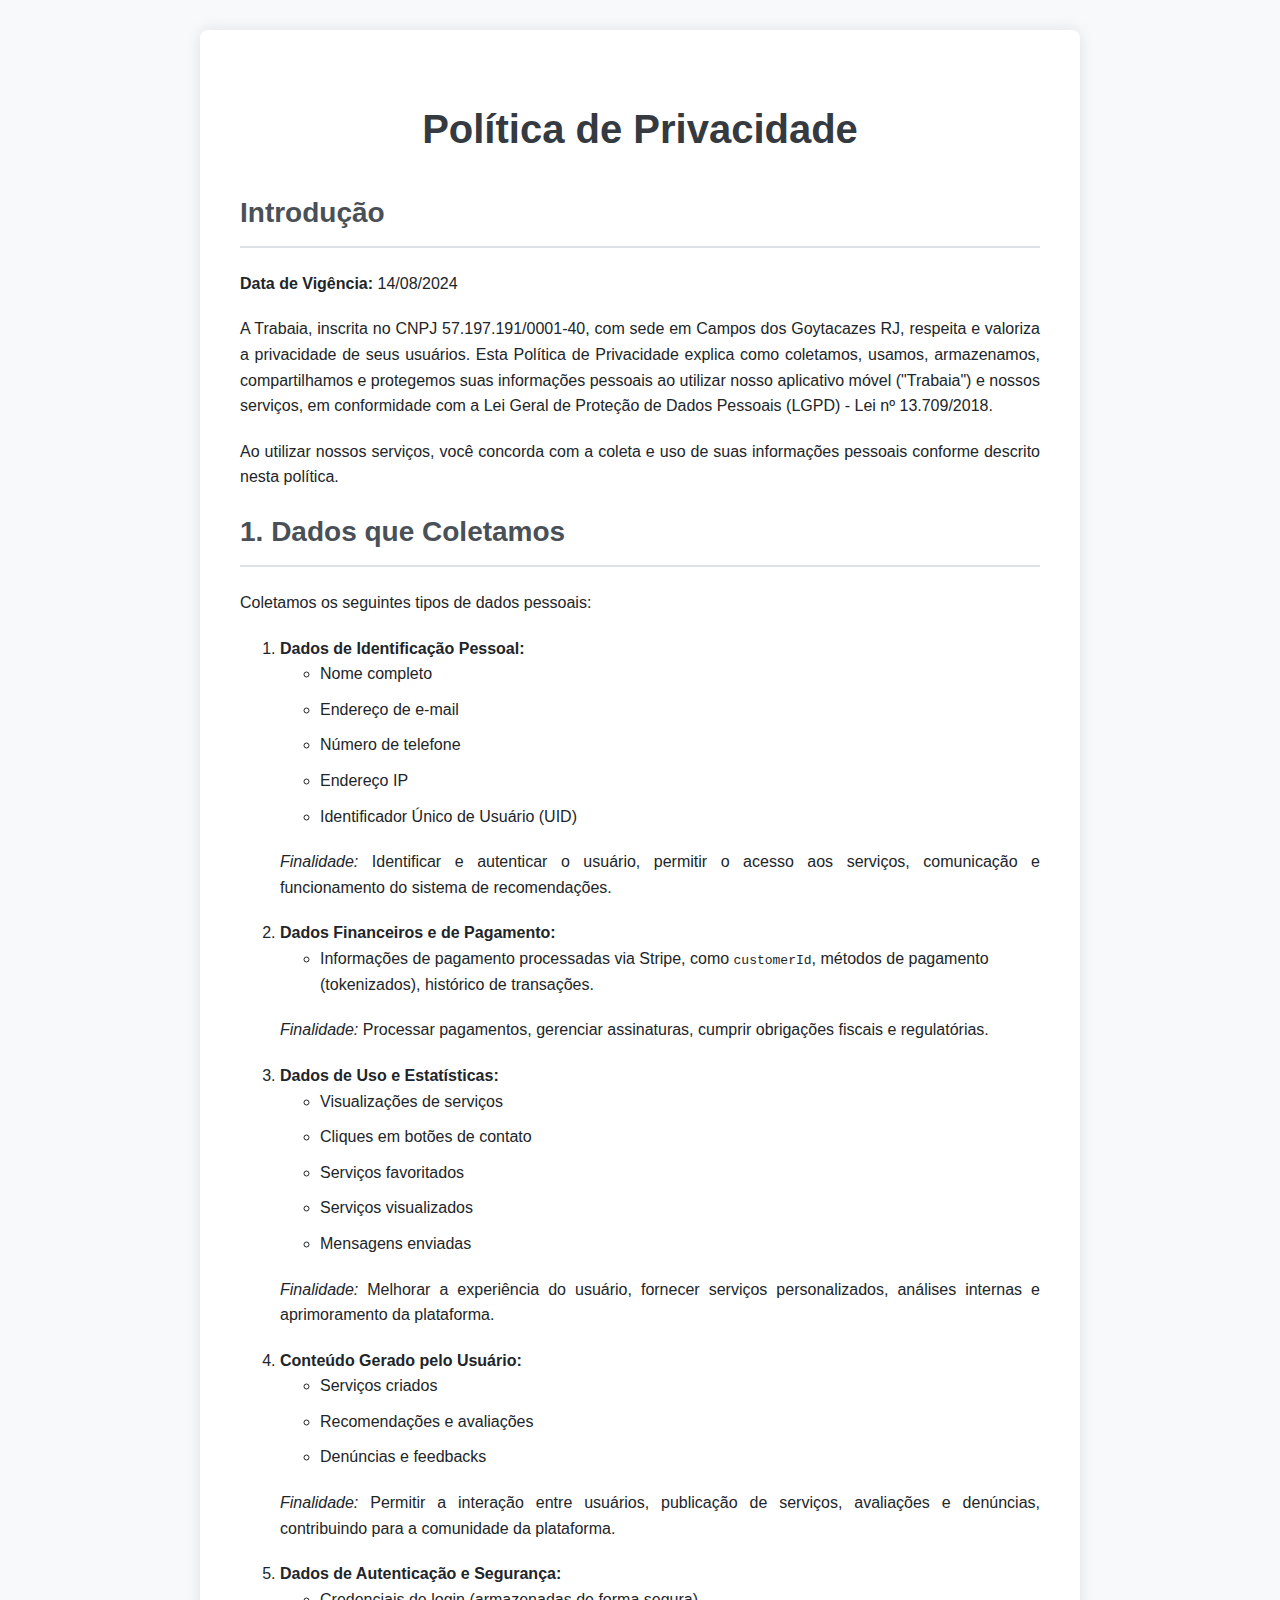
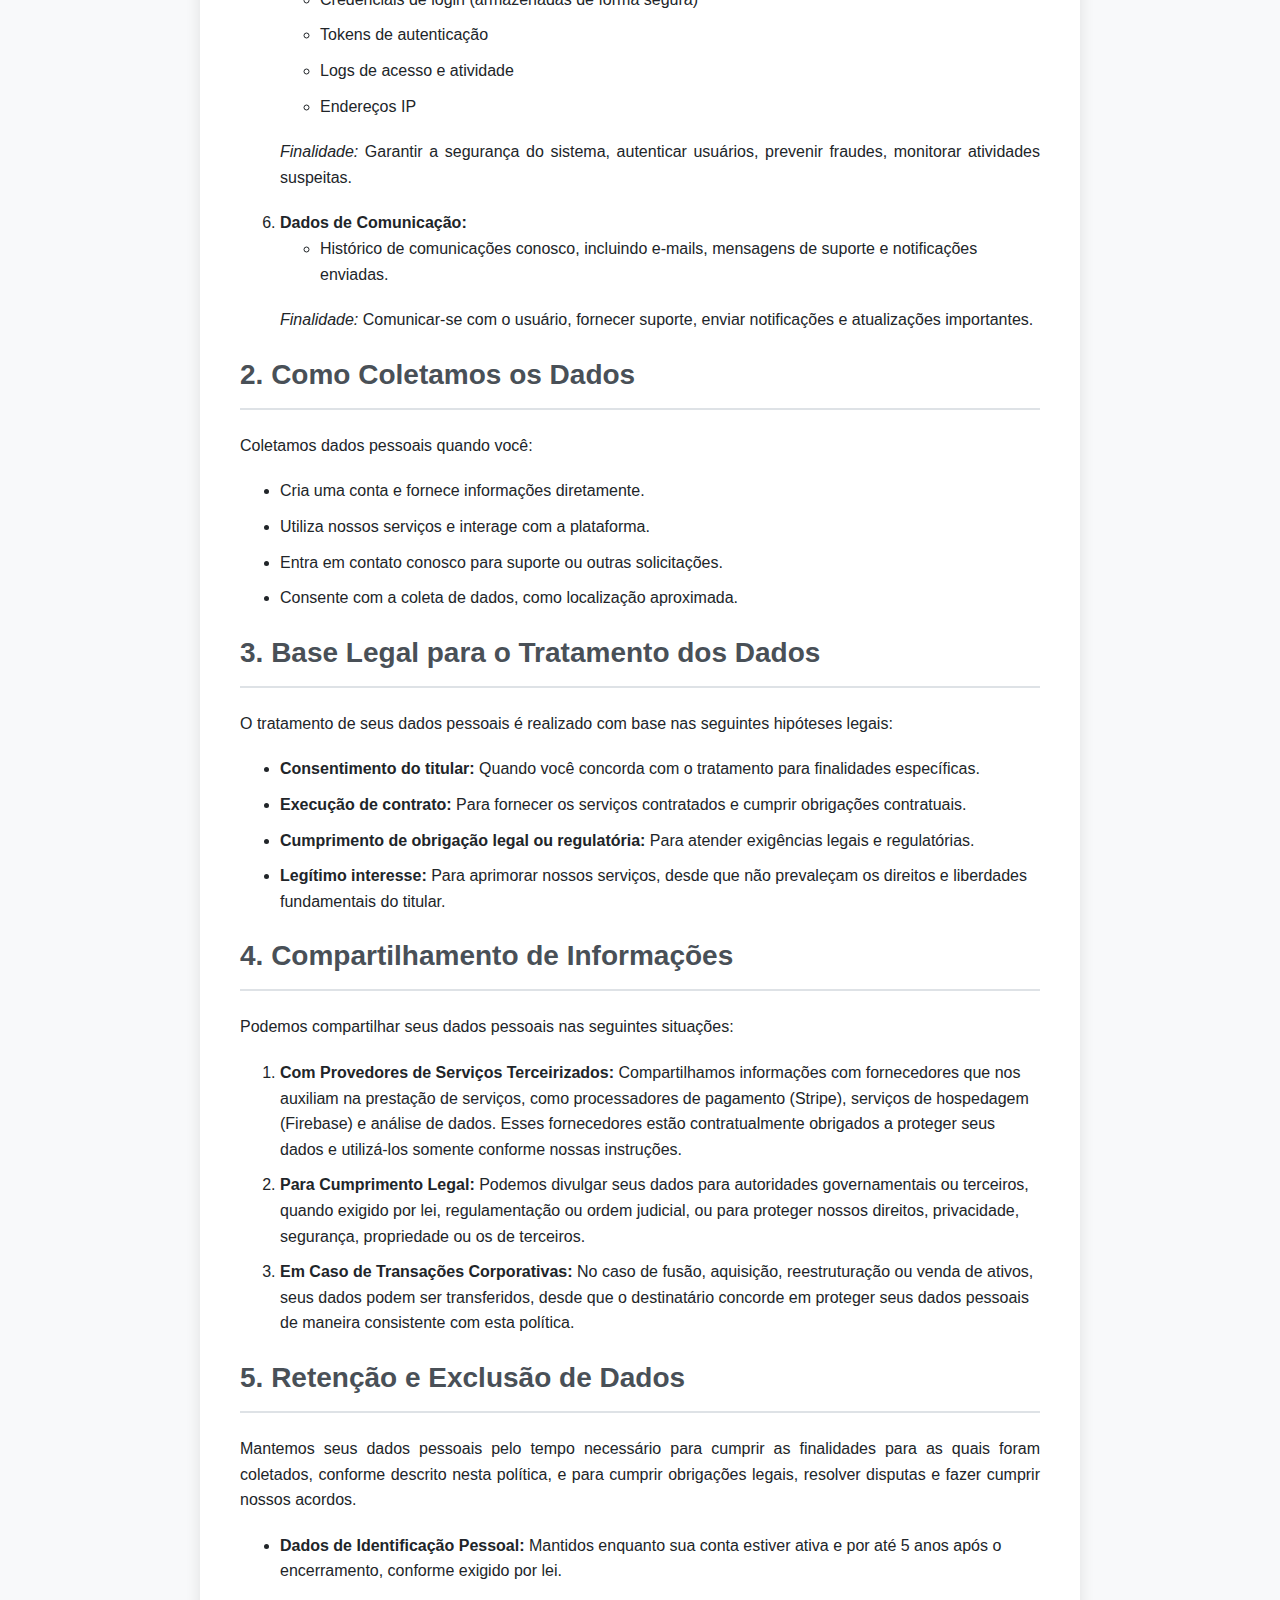
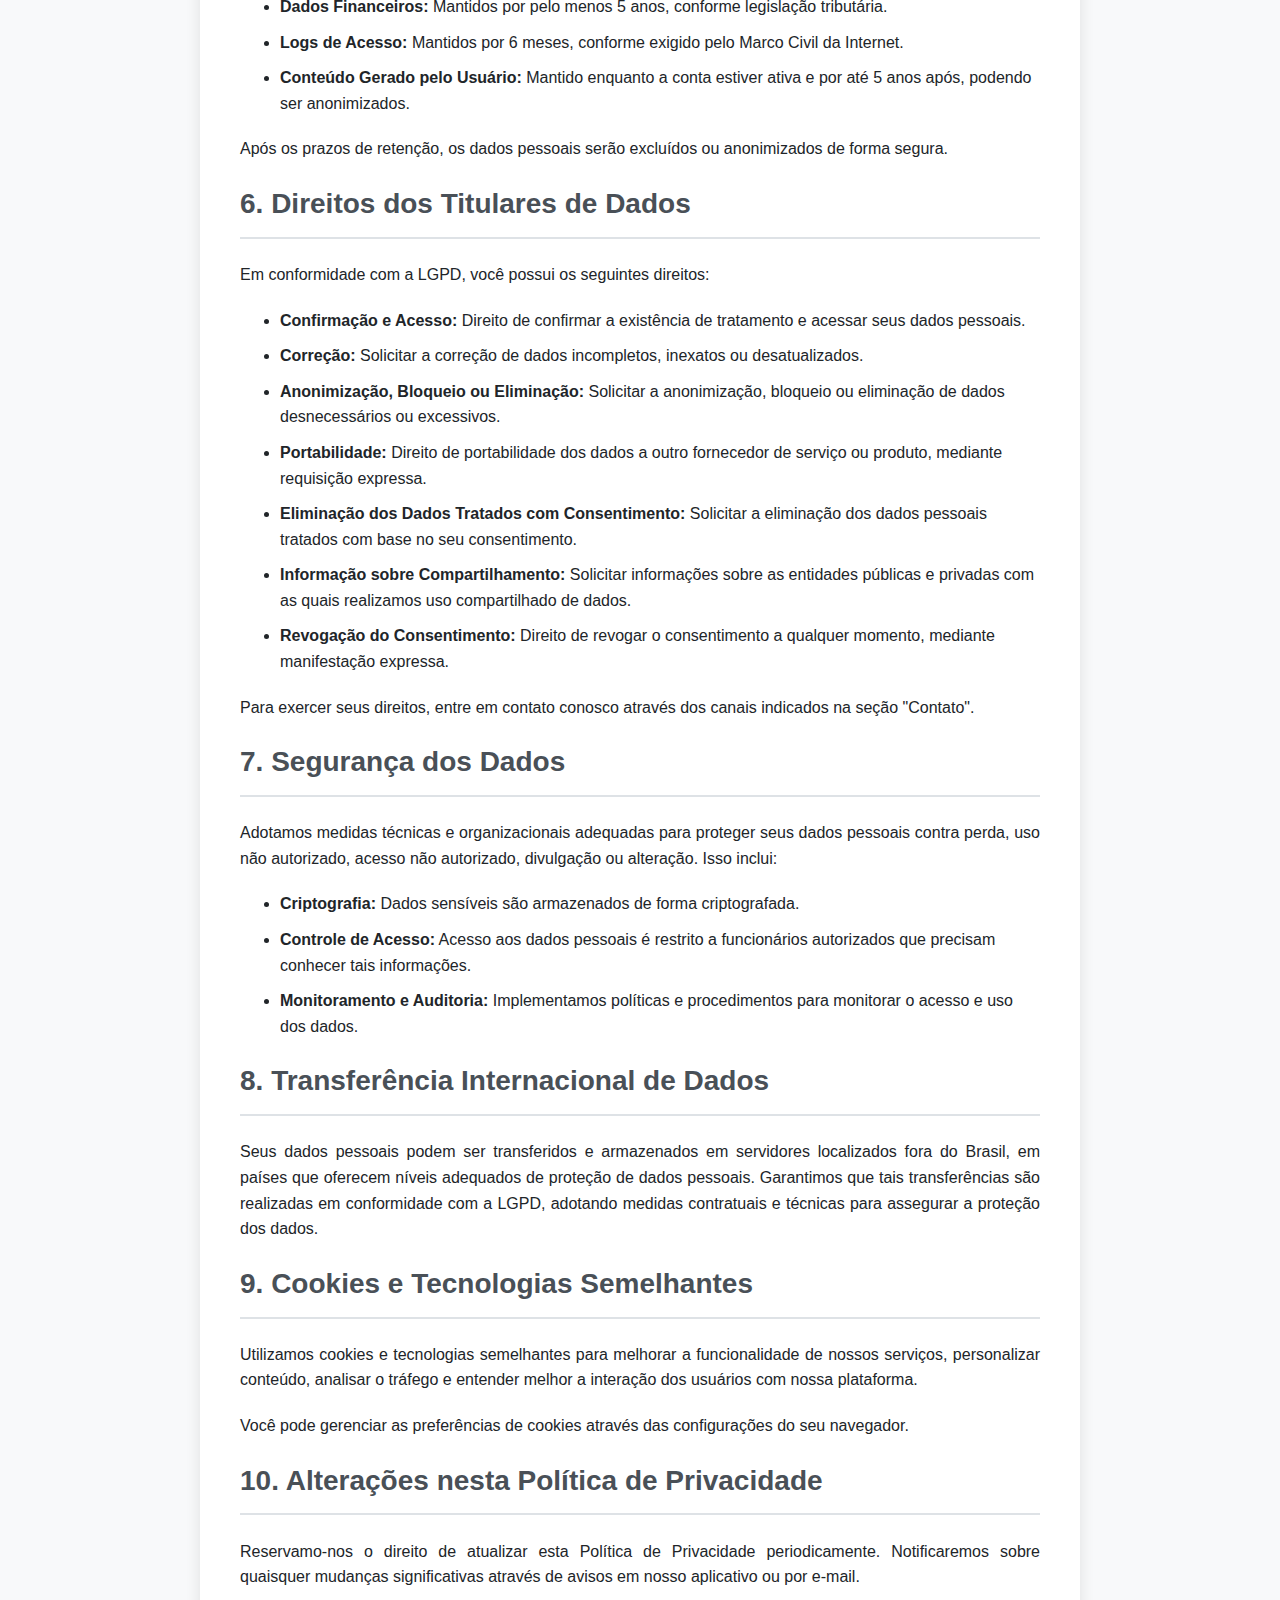
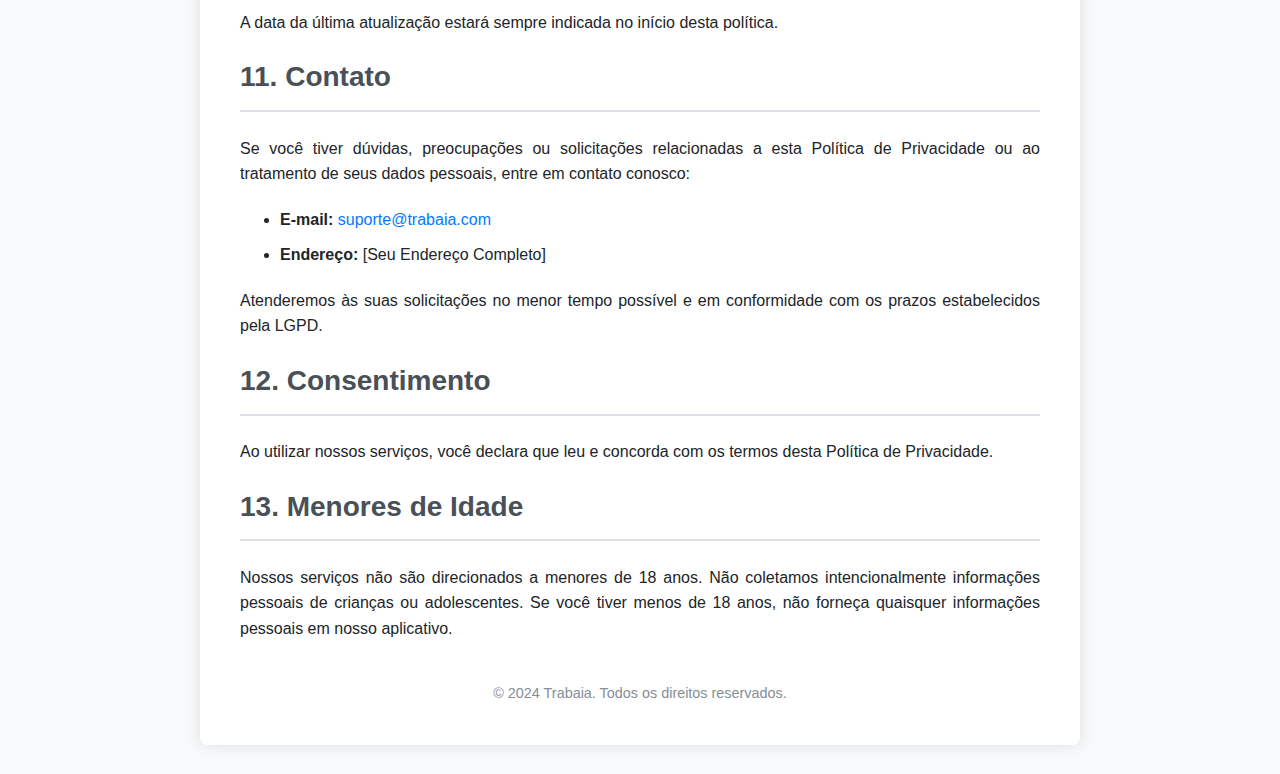
==== politica-de-privacidade.html @ f0afdef7 "Update politica-de-privacidade.html" ====
<!DOCTYPE html>
<html lang="pt-BR">
<head>
    <meta charset="UTF-8">
    <meta name="viewport" content="width=device-width, initial-scale=1.0">
    <title>Política de Privacidade - Trabaia</title>
    <style>
        body {
            font-family: 'Arial', sans-serif;
            background-color: #f8f9fa;
            margin: 0;
            padding: 0;
            color: #212529;
            line-height: 1.6;
        }
        .container {
            max-width: 800px;
            margin: 30px auto;
            background-color: #ffffff;
            padding: 40px;
            border-radius: 8px;
            box-shadow: 0 0 15px rgba(0, 0, 0, 0.1);
        }
        h1 {
            text-align: center;
            font-size: 2.5em;
            color: #343a40;
            margin-bottom: 30px;
        }
        h2 {
            font-size: 1.75em;
            color: #495057;
            margin-top: 20px;
            border-bottom: 2px solid #dee2e6;
            padding-bottom: 10px;
        }
        p {
            margin-bottom: 20px;
            text-align: justify;
            text-justify: inter-word;
        }
        ul, ol {
            margin-bottom: 20px;
        }
        li {
            margin-bottom: 10px;
        }
        a {
            color: #007bff;
            text-decoration: none;
        }
        a:hover {
            text-decoration: underline;
        }
        footer {
            text-align: center;
            margin-top: 40px;
            font-size: 0.9em;
            color: #868e96;
        }
    </style>
</head>
<body>
    <div class="container">
        <h1>Política de Privacidade</h1>
        
        <h2>Introdução</h2>
        <p><strong>Data de Vigência:</strong> 14/08/2024</p>
        <p>A Trabaia, inscrita no CNPJ 57.197.191/0001-40, com sede em Campos dos Goytacazes RJ, respeita e valoriza a privacidade de seus usuários. Esta Política de Privacidade explica como coletamos, usamos, armazenamos, compartilhamos e protegemos suas informações pessoais ao utilizar nosso aplicativo móvel ("Trabaia") e nossos serviços, em conformidade com a Lei Geral de Proteção de Dados Pessoais (LGPD) - Lei nº 13.709/2018.</p>
        <p>Ao utilizar nossos serviços, você concorda com a coleta e uso de suas informações pessoais conforme descrito nesta política.</p>

        <h2>1. Dados que Coletamos</h2>
        <p>Coletamos os seguintes tipos de dados pessoais:</p>
        <ol>
            <li><strong>Dados de Identificação Pessoal:</strong>
                <ul>
                    <li>Nome completo</li>
                    <li>Endereço de e-mail</li>
                    <li>Número de telefone</li>
                    <li>Endereço IP</li>
                    <li>Identificador Único de Usuário (UID)</li>
                </ul>
                <p><em>Finalidade:</em> Identificar e autenticar o usuário, permitir o acesso aos serviços, comunicação e funcionamento do sistema de recomendações.</p>
            </li>
            <li><strong>Dados Financeiros e de Pagamento:</strong>
                <ul>
                    <li>Informações de pagamento processadas via Stripe, como <code>customerId</code>, métodos de pagamento (tokenizados), histórico de transações.</li>
                </ul>
                <p><em>Finalidade:</em> Processar pagamentos, gerenciar assinaturas, cumprir obrigações fiscais e regulatórias.</p>
            </li>
            <li><strong>Dados de Uso e Estatísticas:</strong>
                <ul>
                    <li>Visualizações de serviços</li>
                    <li>Cliques em botões de contato</li>
                    <li>Serviços favoritados</li>
                    <li>Serviços visualizados</li>
                    <li>Mensagens enviadas</li>
                </ul>
                <p><em>Finalidade:</em> Melhorar a experiência do usuário, fornecer serviços personalizados, análises internas e aprimoramento da plataforma.</p>
            </li>
            <li><strong>Conteúdo Gerado pelo Usuário:</strong>
                <ul>
                    <li>Serviços criados</li>
                    <li>Recomendações e avaliações</li>
                    <li>Denúncias e feedbacks</li>
                </ul>
                <p><em>Finalidade:</em> Permitir a interação entre usuários, publicação de serviços, avaliações e denúncias, contribuindo para a comunidade da plataforma.</p>
            </li>
            <li><strong>Dados de Autenticação e Segurança:</strong>
                <ul>
                    <li>Credenciais de login (armazenadas de forma segura)</li>
                    <li>Tokens de autenticação</li>
                    <li>Logs de acesso e atividade</li>
                    <li>Endereços IP</li>
                </ul>
                <p><em>Finalidade:</em> Garantir a segurança do sistema, autenticar usuários, prevenir fraudes, monitorar atividades suspeitas.</p>
            </li>
            <li><strong>Dados de Comunicação:</strong>
                <ul>
                    <li>Histórico de comunicações conosco, incluindo e-mails, mensagens de suporte e notificações enviadas.</li>
                </ul>
                <p><em>Finalidade:</em> Comunicar-se com o usuário, fornecer suporte, enviar notificações e atualizações importantes.</p>
            </li>
        </ol>

        <h2>2. Como Coletamos os Dados</h2>
        <p>Coletamos dados pessoais quando você:</p>
        <ul>
            <li>Cria uma conta e fornece informações diretamente.</li>
            <li>Utiliza nossos serviços e interage com a plataforma.</li>
            <li>Entra em contato conosco para suporte ou outras solicitações.</li>
            <li>Consente com a coleta de dados, como localização aproximada.</li>
        </ul>

        <h2>3. Base Legal para o Tratamento dos Dados</h2>
        <p>O tratamento de seus dados pessoais é realizado com base nas seguintes hipóteses legais:</p>
        <ul>
            <li><strong>Consentimento do titular:</strong> Quando você concorda com o tratamento para finalidades específicas.</li>
            <li><strong>Execução de contrato:</strong> Para fornecer os serviços contratados e cumprir obrigações contratuais.</li>
            <li><strong>Cumprimento de obrigação legal ou regulatória:</strong> Para atender exigências legais e regulatórias.</li>
            <li><strong>Legítimo interesse:</strong> Para aprimorar nossos serviços, desde que não prevaleçam os direitos e liberdades fundamentais do titular.</li>
        </ul>

        <h2>4. Compartilhamento de Informações</h2>
        <p>Podemos compartilhar seus dados pessoais nas seguintes situações:</p>
        <ol>
            <li><strong>Com Provedores de Serviços Terceirizados:</strong> Compartilhamos informações com fornecedores que nos auxiliam na prestação de serviços, como processadores de pagamento (Stripe), serviços de hospedagem (Firebase) e análise de dados. Esses fornecedores estão contratualmente obrigados a proteger seus dados e utilizá-los somente conforme nossas instruções.</li>
            <li><strong>Para Cumprimento Legal:</strong> Podemos divulgar seus dados para autoridades governamentais ou terceiros, quando exigido por lei, regulamentação ou ordem judicial, ou para proteger nossos direitos, privacidade, segurança, propriedade ou os de terceiros.</li>
            <li><strong>Em Caso de Transações Corporativas:</strong> No caso de fusão, aquisição, reestruturação ou venda de ativos, seus dados podem ser transferidos, desde que o destinatário concorde em proteger seus dados pessoais de maneira consistente com esta política.</li>
        </ol>

        <h2>5. Retenção e Exclusão de Dados</h2>
        <p>Mantemos seus dados pessoais pelo tempo necessário para cumprir as finalidades para as quais foram coletados, conforme descrito nesta política, e para cumprir obrigações legais, resolver disputas e fazer cumprir nossos acordos.</p>
        <ul>
            <li><strong>Dados de Identificação Pessoal:</strong> Mantidos enquanto sua conta estiver ativa e por até 5 anos após o encerramento, conforme exigido por lei.</li>
            <li><strong>Dados Financeiros:</strong> Mantidos por pelo menos 5 anos, conforme legislação tributária.</li>
            <li><strong>Logs de Acesso:</strong> Mantidos por 6 meses, conforme exigido pelo Marco Civil da Internet.</li>
            <li><strong>Conteúdo Gerado pelo Usuário:</strong> Mantido enquanto a conta estiver ativa e por até 5 anos após, podendo ser anonimizados.</li>
        </ul>
        <p>Após os prazos de retenção, os dados pessoais serão excluídos ou anonimizados de forma segura.</p>

        <h2>6. Direitos dos Titulares de Dados</h2>
        <p>Em conformidade com a LGPD, você possui os seguintes direitos:</p>
        <ul>
            <li><strong>Confirmação e Acesso:</strong> Direito de confirmar a existência de tratamento e acessar seus dados pessoais.</li>
            <li><strong>Correção:</strong> Solicitar a correção de dados incompletos, inexatos ou desatualizados.</li>
            <li><strong>Anonimização, Bloqueio ou Eliminação:</strong> Solicitar a anonimização, bloqueio ou eliminação de dados desnecessários ou excessivos.</li>
            <li><strong>Portabilidade:</strong> Direito de portabilidade dos dados a outro fornecedor de serviço ou produto, mediante requisição expressa.</li>
            <li><strong>Eliminação dos Dados Tratados com Consentimento:</strong> Solicitar a eliminação dos dados pessoais tratados com base no seu consentimento.</li>
            <li><strong>Informação sobre Compartilhamento:</strong> Solicitar informações sobre as entidades públicas e privadas com as quais realizamos uso compartilhado de dados.</li>
            <li><strong>Revogação do Consentimento:</strong> Direito de revogar o consentimento a qualquer momento, mediante manifestação expressa.</li>
        </ul>
        <p>Para exercer seus direitos, entre em contato conosco através dos canais indicados na seção "Contato".</p>

        <h2>7. Segurança dos Dados</h2>
        <p>Adotamos medidas técnicas e organizacionais adequadas para proteger seus dados pessoais contra perda, uso não autorizado, acesso não autorizado, divulgação ou alteração. Isso inclui:</p>
        <ul>
            <li><strong>Criptografia:</strong> Dados sensíveis são armazenados de forma criptografada.</li>
            <li><strong>Controle de Acesso:</strong> Acesso aos dados pessoais é restrito a funcionários autorizados que precisam conhecer tais informações.</li>
            <li><strong>Monitoramento e Auditoria:</strong> Implementamos políticas e procedimentos para monitorar o acesso e uso dos dados.</li>
        </ul>

        <h2>8. Transferência Internacional de Dados</h2>
        <p>Seus dados pessoais podem ser transferidos e armazenados em servidores localizados fora do Brasil, em países que oferecem níveis adequados de proteção de dados pessoais. Garantimos que tais transferências são realizadas em conformidade com a LGPD, adotando medidas contratuais e técnicas para assegurar a proteção dos dados.</p>

        <h2>9. Cookies e Tecnologias Semelhantes</h2>
        <p>Utilizamos cookies e tecnologias semelhantes para melhorar a funcionalidade de nossos serviços, personalizar conteúdo, analisar o tráfego e entender melhor a interação dos usuários com nossa plataforma.</p>
        <p>Você pode gerenciar as preferências de cookies através das configurações do seu navegador.</p>

        <h2>10. Alterações nesta Política de Privacidade</h2>
        <p>Reservamo-nos o direito de atualizar esta Política de Privacidade periodicamente. Notificaremos sobre quaisquer mudanças significativas através de avisos em nosso aplicativo ou por e-mail.</p>
        <p>A data da última atualização estará sempre indicada no início desta política.</p>

        <h2>11. Contato</h2>
        <p>Se você tiver dúvidas, preocupações ou solicitações relacionadas a esta Política de Privacidade ou ao tratamento de seus dados pessoais, entre em contato conosco:</p>
        <ul>
            <li><strong>E-mail:</strong> <a href="mailto:suporte@trabaia.com">suporte@trabaia.com</a></li>
            <li><strong>Endereço:</strong> [Seu Endereço Completo]</li>
        </ul>
        <p>Atenderemos às suas solicitações no menor tempo possível e em conformidade com os prazos estabelecidos pela LGPD.</p>

        <h2>12. Consentimento</h2>
        <p>Ao utilizar nossos serviços, você declara que leu e concorda com os termos desta Política de Privacidade.</p>

        <h2>13. Menores de Idade</h2>
        <p>Nossos serviços não são direcionados a menores de 18 anos. Não coletamos intencionalmente informações pessoais de crianças ou adolescentes. Se você tiver menos de 18 anos, não forneça quaisquer informações pessoais em nosso aplicativo.</p>

        <footer>
            &copy; 2024 Trabaia. Todos os direitos reservados.
        </footer>
    </div>
</body>
</html>
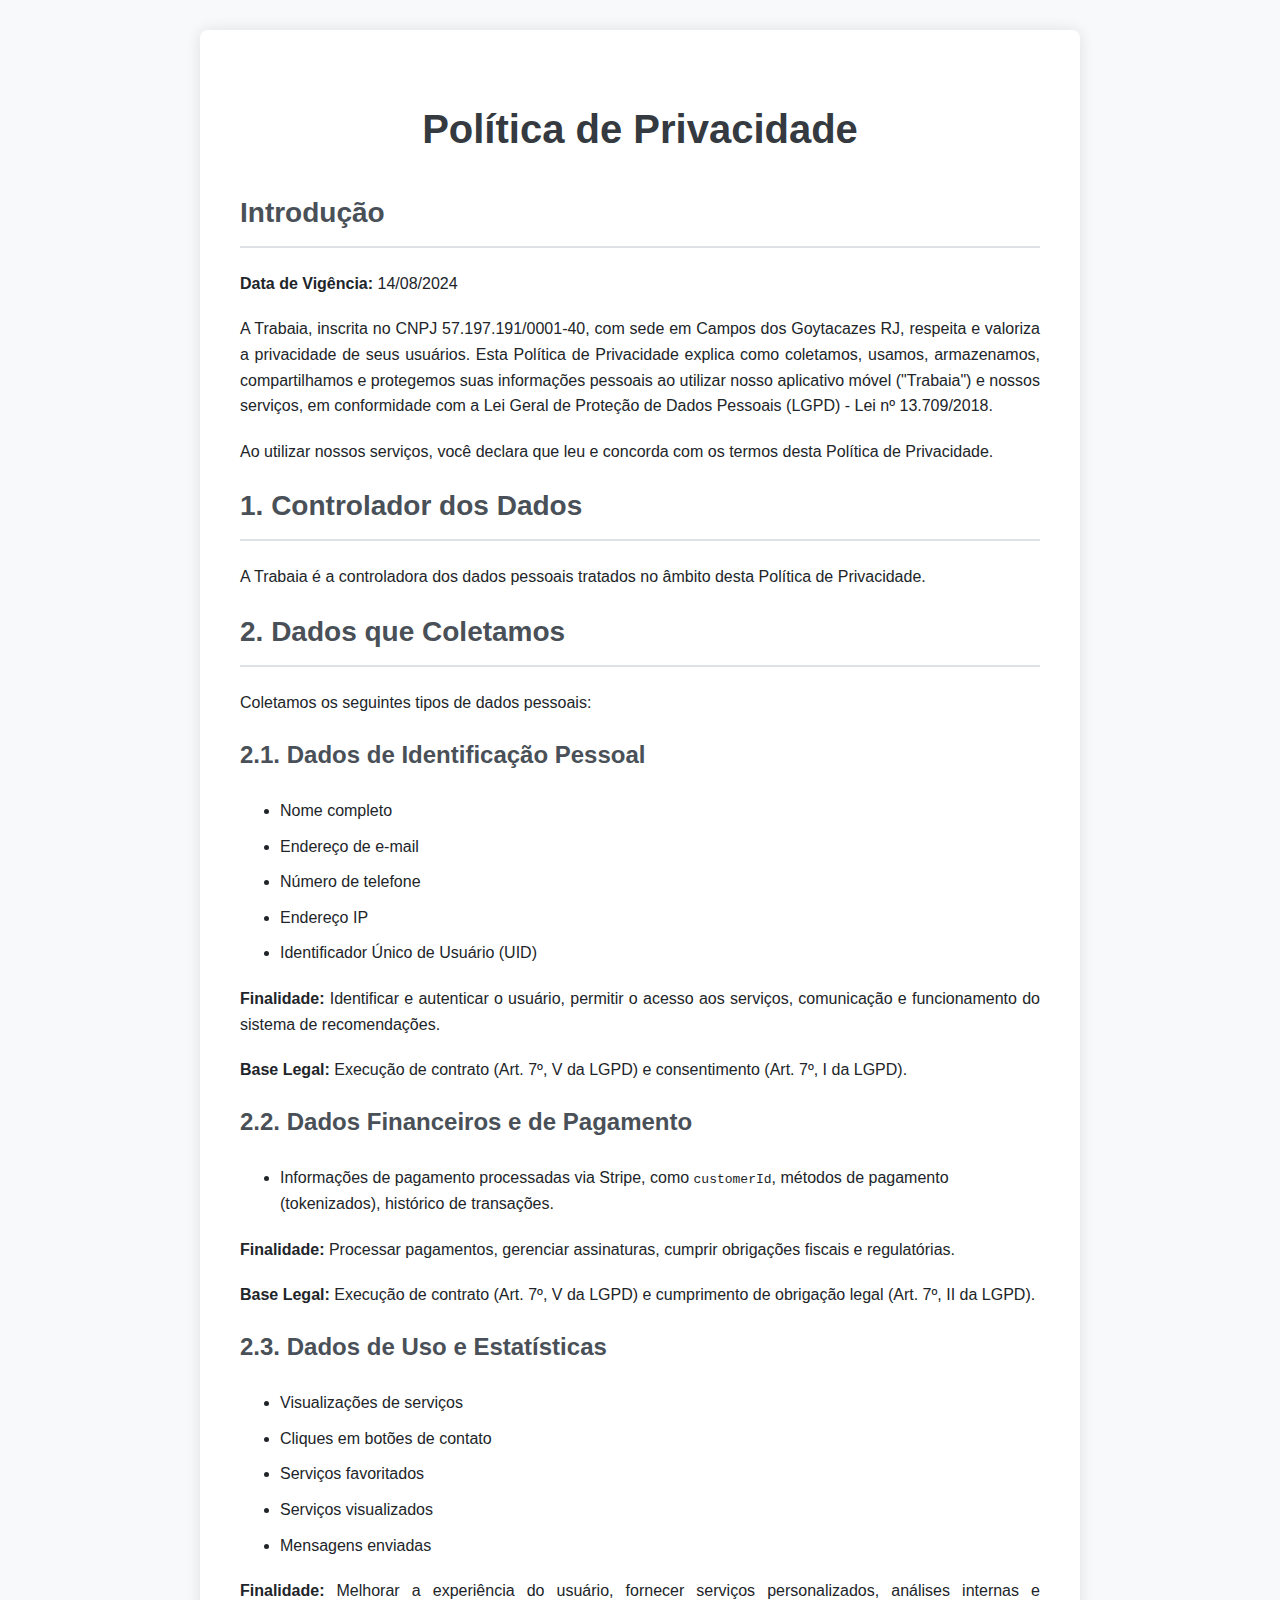
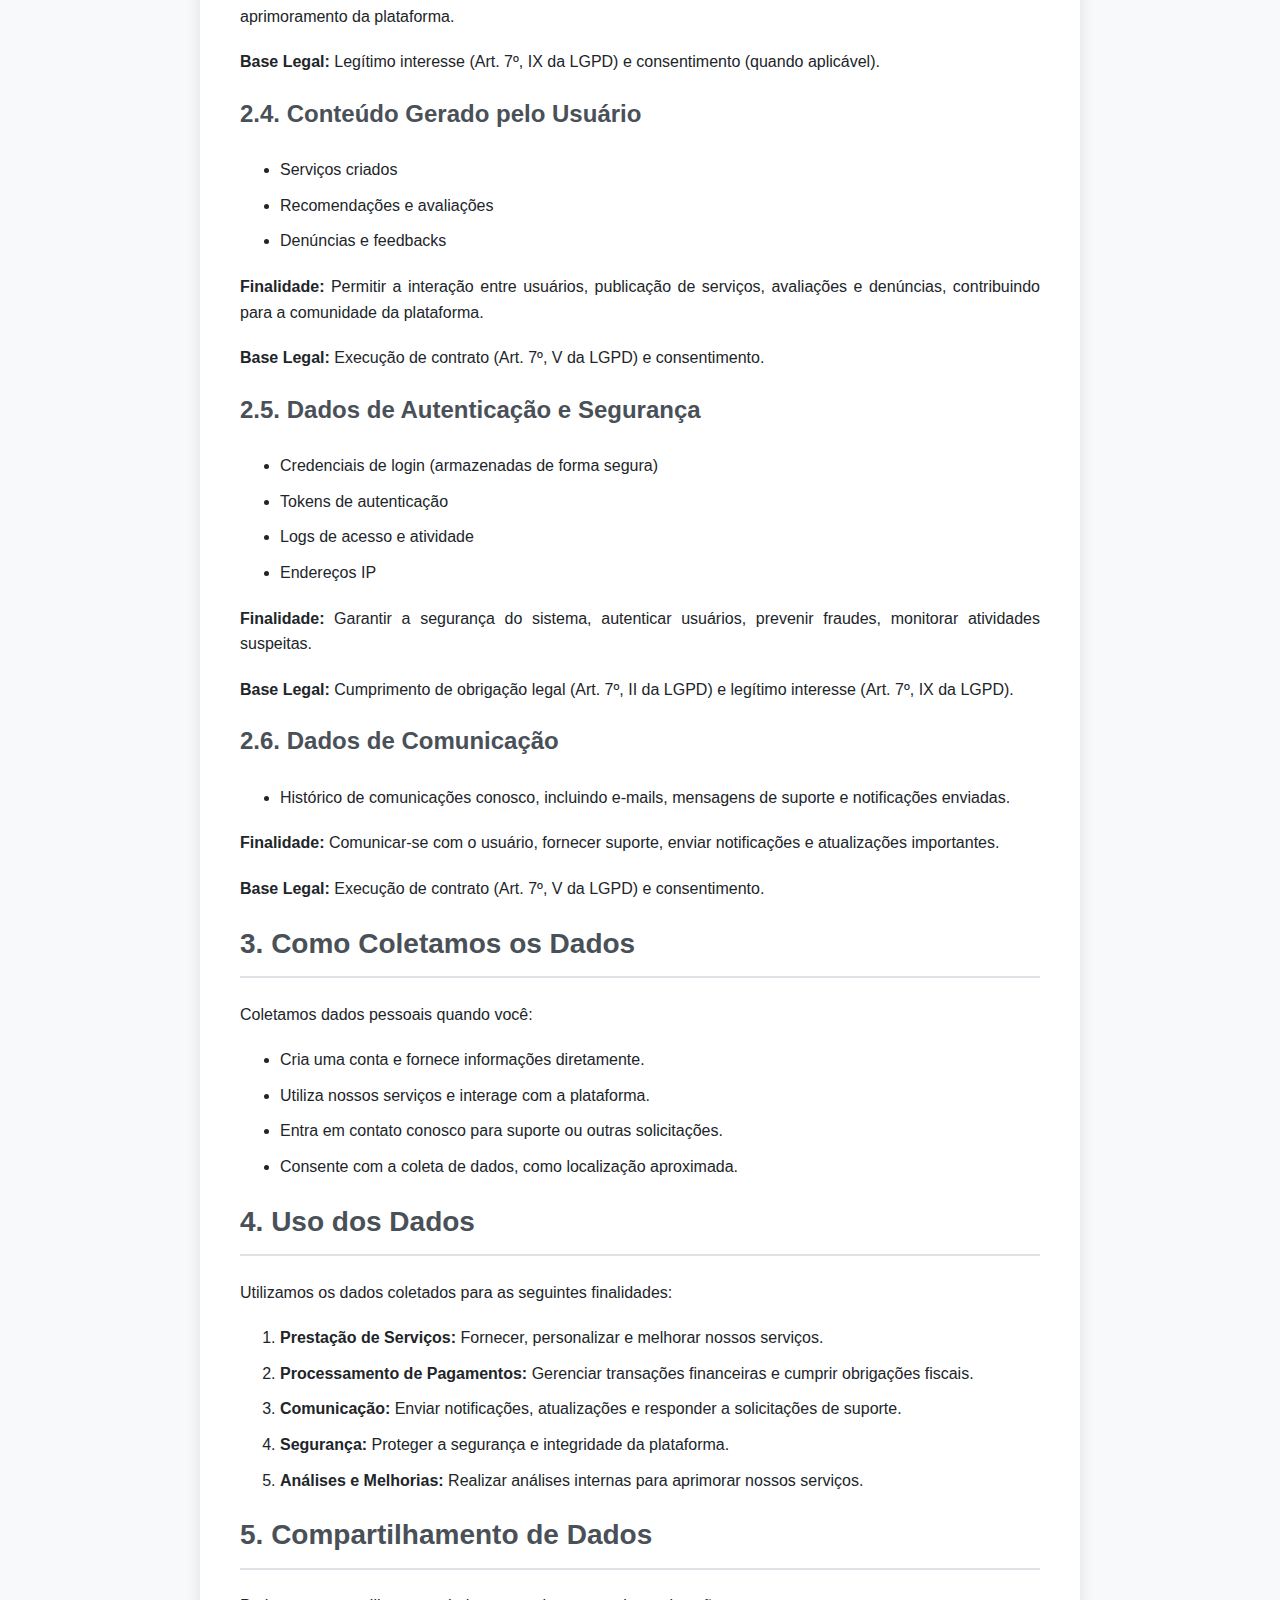
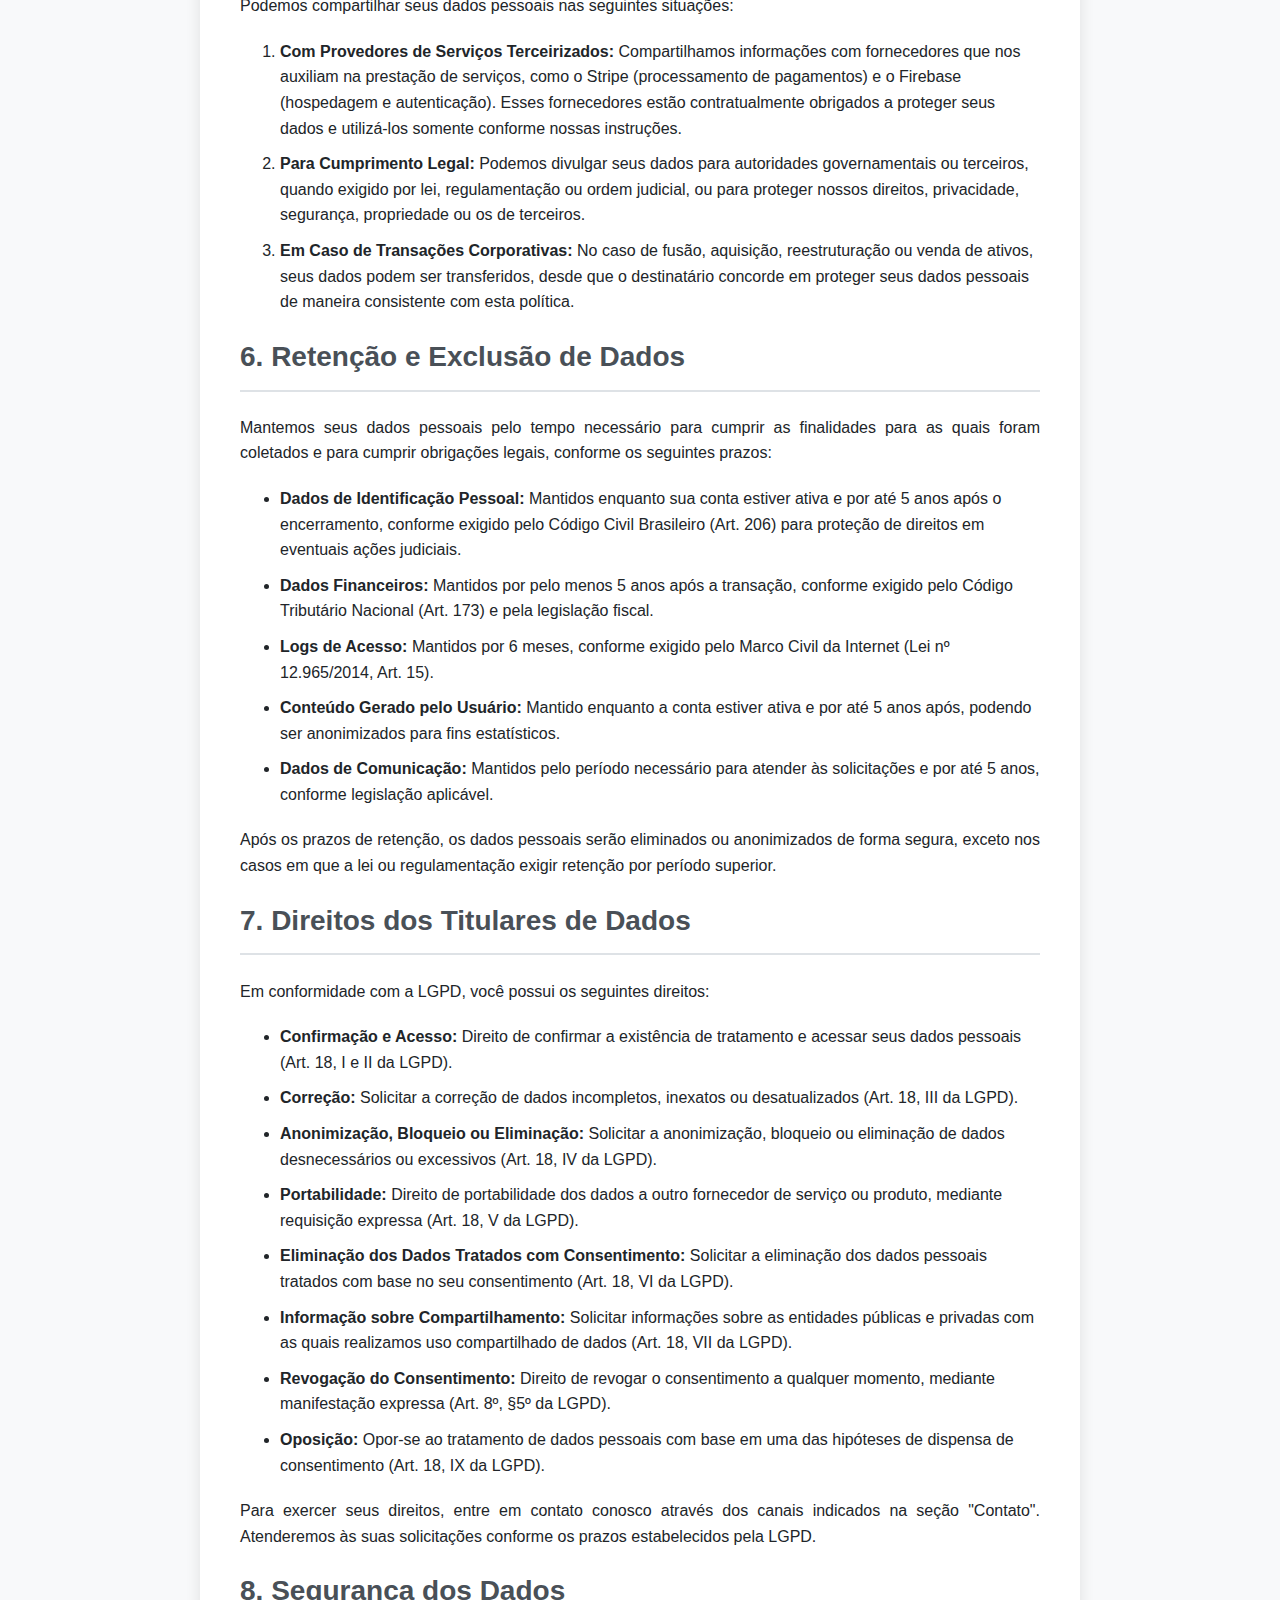
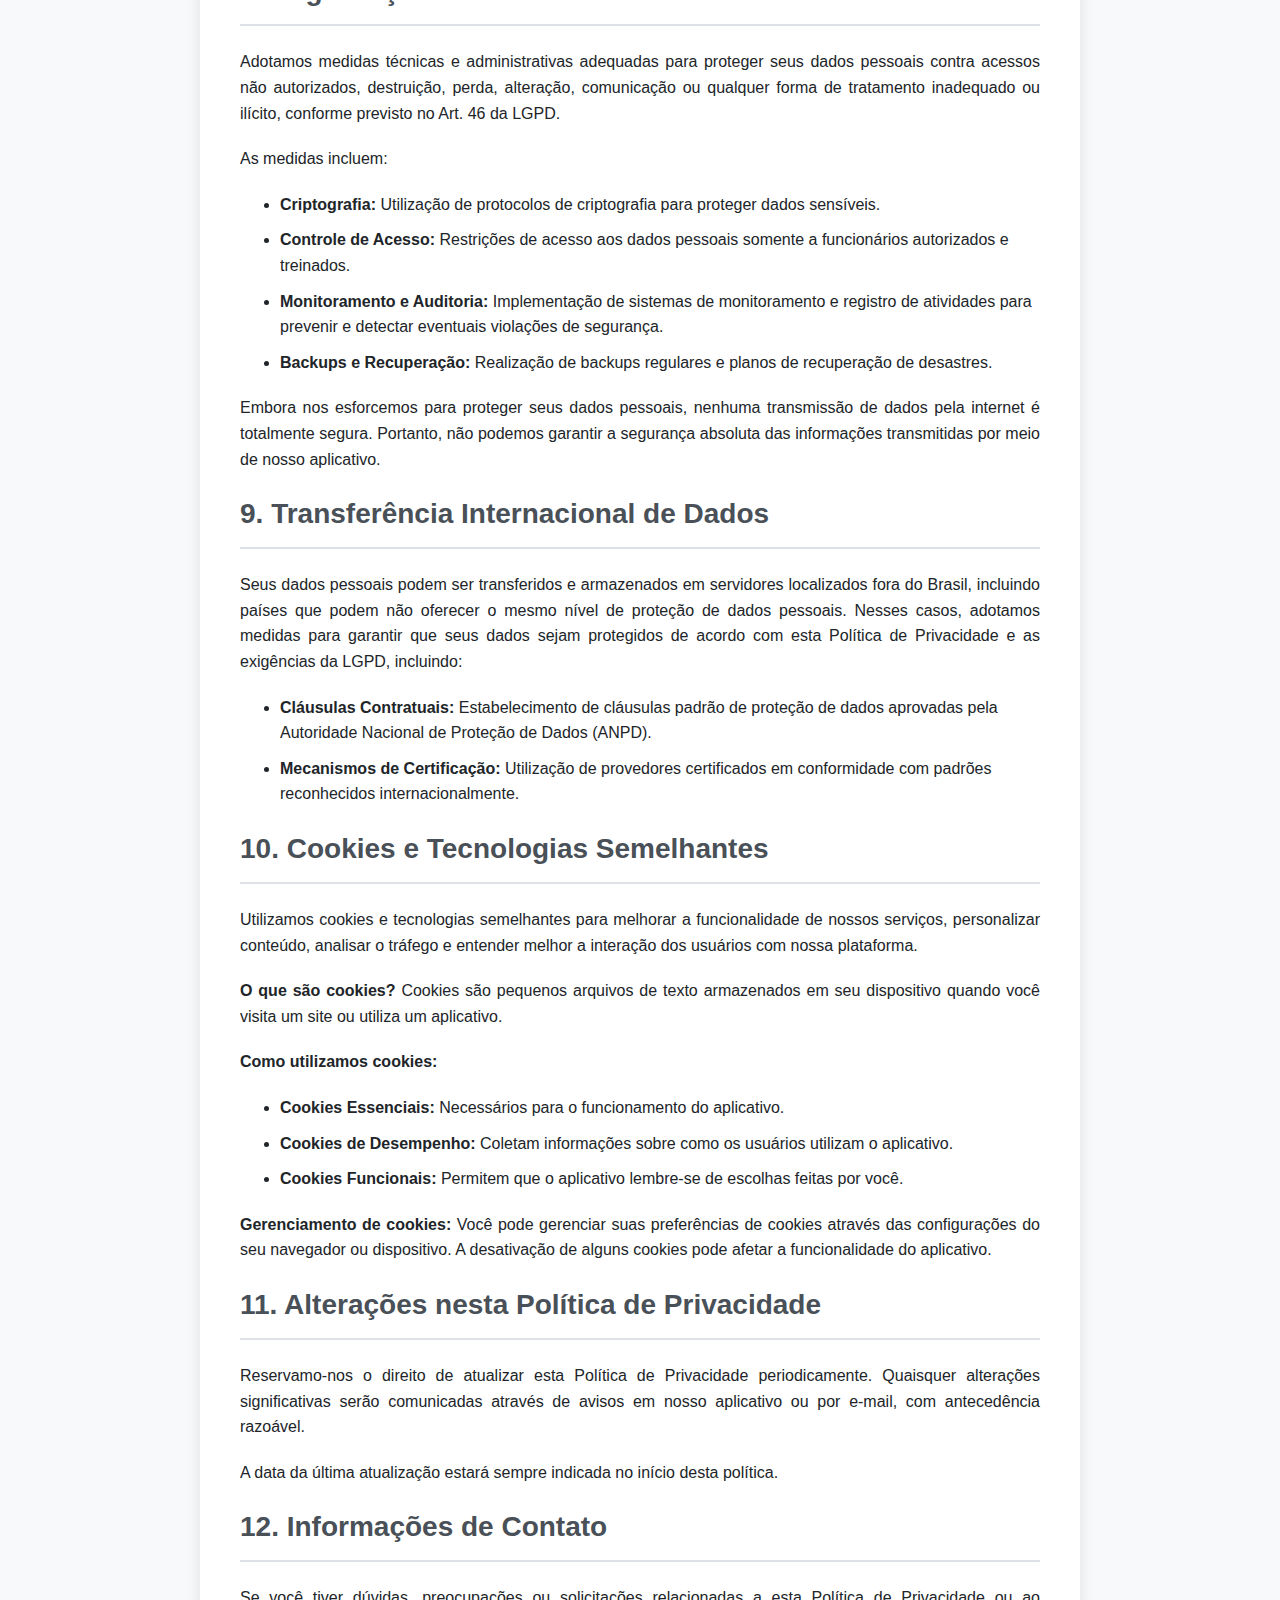
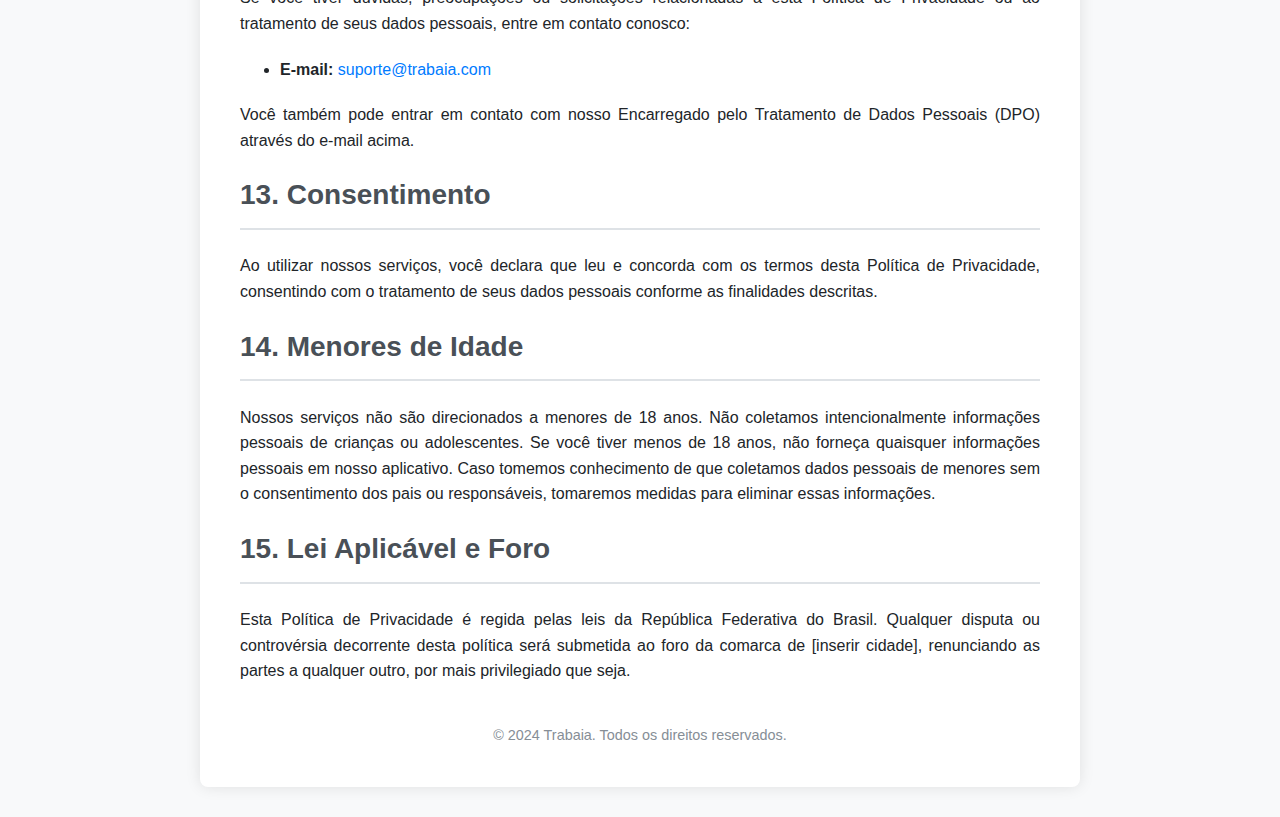
==== commit fc18b9c2: "Update politica-de-privacidade.html" ====
--- a/politica-de-privacidade.html
+++ b/politica-de-privacidade.html
@@ -34,6 +34,11 @@
             border-bottom: 2px solid #dee2e6;
             padding-bottom: 10px;
         }
+        h3 {
+            font-size: 1.5em;
+            color: #495057;
+            margin-top: 20px;
+        }
         p {
             margin-bottom: 20px;
             text-align: justify;
@@ -67,63 +72,70 @@
         <h2>Introdução</h2>
         <p><strong>Data de Vigência:</strong> 14/08/2024</p>
         <p>A Trabaia, inscrita no CNPJ 57.197.191/0001-40, com sede em Campos dos Goytacazes RJ, respeita e valoriza a privacidade de seus usuários. Esta Política de Privacidade explica como coletamos, usamos, armazenamos, compartilhamos e protegemos suas informações pessoais ao utilizar nosso aplicativo móvel ("Trabaia") e nossos serviços, em conformidade com a Lei Geral de Proteção de Dados Pessoais (LGPD) - Lei nº 13.709/2018.</p>
-        <p>Ao utilizar nossos serviços, você concorda com a coleta e uso de suas informações pessoais conforme descrito nesta política.</p>
-
-        <h2>1. Dados que Coletamos</h2>
+        <p>Ao utilizar nossos serviços, você declara que leu e concorda com os termos desta Política de Privacidade.</p>
+
+        <h2>1. Controlador dos Dados</h2>
+        <p>A Trabaia é a controladora dos dados pessoais tratados no âmbito desta Política de Privacidade.</p>
+
+        <h2>2. Dados que Coletamos</h2>
         <p>Coletamos os seguintes tipos de dados pessoais:</p>
-        <ol>
-            <li><strong>Dados de Identificação Pessoal:</strong>
-                <ul>
-                    <li>Nome completo</li>
-                    <li>Endereço de e-mail</li>
-                    <li>Número de telefone</li>
-                    <li>Endereço IP</li>
-                    <li>Identificador Único de Usuário (UID)</li>
-                </ul>
-                <p><em>Finalidade:</em> Identificar e autenticar o usuário, permitir o acesso aos serviços, comunicação e funcionamento do sistema de recomendações.</p>
-            </li>
-            <li><strong>Dados Financeiros e de Pagamento:</strong>
-                <ul>
-                    <li>Informações de pagamento processadas via Stripe, como <code>customerId</code>, métodos de pagamento (tokenizados), histórico de transações.</li>
-                </ul>
-                <p><em>Finalidade:</em> Processar pagamentos, gerenciar assinaturas, cumprir obrigações fiscais e regulatórias.</p>
-            </li>
-            <li><strong>Dados de Uso e Estatísticas:</strong>
-                <ul>
-                    <li>Visualizações de serviços</li>
-                    <li>Cliques em botões de contato</li>
-                    <li>Serviços favoritados</li>
-                    <li>Serviços visualizados</li>
-                    <li>Mensagens enviadas</li>
-                </ul>
-                <p><em>Finalidade:</em> Melhorar a experiência do usuário, fornecer serviços personalizados, análises internas e aprimoramento da plataforma.</p>
-            </li>
-            <li><strong>Conteúdo Gerado pelo Usuário:</strong>
-                <ul>
-                    <li>Serviços criados</li>
-                    <li>Recomendações e avaliações</li>
-                    <li>Denúncias e feedbacks</li>
-                </ul>
-                <p><em>Finalidade:</em> Permitir a interação entre usuários, publicação de serviços, avaliações e denúncias, contribuindo para a comunidade da plataforma.</p>
-            </li>
-            <li><strong>Dados de Autenticação e Segurança:</strong>
-                <ul>
-                    <li>Credenciais de login (armazenadas de forma segura)</li>
-                    <li>Tokens de autenticação</li>
-                    <li>Logs de acesso e atividade</li>
-                    <li>Endereços IP</li>
-                </ul>
-                <p><em>Finalidade:</em> Garantir a segurança do sistema, autenticar usuários, prevenir fraudes, monitorar atividades suspeitas.</p>
-            </li>
-            <li><strong>Dados de Comunicação:</strong>
-                <ul>
-                    <li>Histórico de comunicações conosco, incluindo e-mails, mensagens de suporte e notificações enviadas.</li>
-                </ul>
-                <p><em>Finalidade:</em> Comunicar-se com o usuário, fornecer suporte, enviar notificações e atualizações importantes.</p>
-            </li>
-        </ol>
-
-        <h2>2. Como Coletamos os Dados</h2>
+
+        <h3>2.1. Dados de Identificação Pessoal</h3>
+        <ul>
+            <li>Nome completo</li>
+            <li>Endereço de e-mail</li>
+            <li>Número de telefone</li>
+            <li>Endereço IP</li>
+            <li>Identificador Único de Usuário (UID)</li>
+        </ul>
+        <p><strong>Finalidade:</strong> Identificar e autenticar o usuário, permitir o acesso aos serviços, comunicação e funcionamento do sistema de recomendações.</p>
+        <p><strong>Base Legal:</strong> Execução de contrato (Art. 7º, V da LGPD) e consentimento (Art. 7º, I da LGPD).</p>
+
+        <h3>2.2. Dados Financeiros e de Pagamento</h3>
+        <ul>
+            <li>Informações de pagamento processadas via Stripe, como <code>customerId</code>, métodos de pagamento (tokenizados), histórico de transações.</li>
+        </ul>
+        <p><strong>Finalidade:</strong> Processar pagamentos, gerenciar assinaturas, cumprir obrigações fiscais e regulatórias.</p>
+        <p><strong>Base Legal:</strong> Execução de contrato (Art. 7º, V da LGPD) e cumprimento de obrigação legal (Art. 7º, II da LGPD).</p>
+
+        <h3>2.3. Dados de Uso e Estatísticas</h3>
+        <ul>
+            <li>Visualizações de serviços</li>
+            <li>Cliques em botões de contato</li>
+            <li>Serviços favoritados</li>
+            <li>Serviços visualizados</li>
+            <li>Mensagens enviadas</li>
+        </ul>
+        <p><strong>Finalidade:</strong> Melhorar a experiência do usuário, fornecer serviços personalizados, análises internas e aprimoramento da plataforma.</p>
+        <p><strong>Base Legal:</strong> Legítimo interesse (Art. 7º, IX da LGPD) e consentimento (quando aplicável).</p>
+
+        <h3>2.4. Conteúdo Gerado pelo Usuário</h3>
+        <ul>
+            <li>Serviços criados</li>
+            <li>Recomendações e avaliações</li>
+            <li>Denúncias e feedbacks</li>
+        </ul>
+        <p><strong>Finalidade:</strong> Permitir a interação entre usuários, publicação de serviços, avaliações e denúncias, contribuindo para a comunidade da plataforma.</p>
+        <p><strong>Base Legal:</strong> Execução de contrato (Art. 7º, V da LGPD) e consentimento.</p>
+
+        <h3>2.5. Dados de Autenticação e Segurança</h3>
+        <ul>
+            <li>Credenciais de login (armazenadas de forma segura)</li>
+            <li>Tokens de autenticação</li>
+            <li>Logs de acesso e atividade</li>
+            <li>Endereços IP</li>
+        </ul>
+        <p><strong>Finalidade:</strong> Garantir a segurança do sistema, autenticar usuários, prevenir fraudes, monitorar atividades suspeitas.</p>
+        <p><strong>Base Legal:</strong> Cumprimento de obrigação legal (Art. 7º, II da LGPD) e legítimo interesse (Art. 7º, IX da LGPD).</p>
+
+        <h3>2.6. Dados de Comunicação</h3>
+        <ul>
+            <li>Histórico de comunicações conosco, incluindo e-mails, mensagens de suporte e notificações enviadas.</li>
+        </ul>
+        <p><strong>Finalidade:</strong> Comunicar-se com o usuário, fornecer suporte, enviar notificações e atualizações importantes.</p>
+        <p><strong>Base Legal:</strong> Execução de contrato (Art. 7º, V da LGPD) e consentimento.</p>
+
+        <h2>3. Como Coletamos os Dados</h2>
         <p>Coletamos dados pessoais quando você:</p>
         <ul>
             <li>Cria uma conta e fornece informações diretamente.</li>
@@ -132,78 +144,97 @@
             <li>Consente com a coleta de dados, como localização aproximada.</li>
         </ul>
 
-        <h2>3. Base Legal para o Tratamento dos Dados</h2>
-        <p>O tratamento de seus dados pessoais é realizado com base nas seguintes hipóteses legais:</p>
-        <ul>
-            <li><strong>Consentimento do titular:</strong> Quando você concorda com o tratamento para finalidades específicas.</li>
-            <li><strong>Execução de contrato:</strong> Para fornecer os serviços contratados e cumprir obrigações contratuais.</li>
-            <li><strong>Cumprimento de obrigação legal ou regulatória:</strong> Para atender exigências legais e regulatórias.</li>
-            <li><strong>Legítimo interesse:</strong> Para aprimorar nossos serviços, desde que não prevaleçam os direitos e liberdades fundamentais do titular.</li>
-        </ul>
-
-        <h2>4. Compartilhamento de Informações</h2>
+        <h2>4. Uso dos Dados</h2>
+        <p>Utilizamos os dados coletados para as seguintes finalidades:</p>
+        <ol>
+            <li><strong>Prestação de Serviços:</strong> Fornecer, personalizar e melhorar nossos serviços.</li>
+            <li><strong>Processamento de Pagamentos:</strong> Gerenciar transações financeiras e cumprir obrigações fiscais.</li>
+            <li><strong>Comunicação:</strong> Enviar notificações, atualizações e responder a solicitações de suporte.</li>
+            <li><strong>Segurança:</strong> Proteger a segurança e integridade da plataforma.</li>
+            <li><strong>Análises e Melhorias:</strong> Realizar análises internas para aprimorar nossos serviços.</li>
+        </ol>
+
+        <h2>5. Compartilhamento de Dados</h2>
         <p>Podemos compartilhar seus dados pessoais nas seguintes situações:</p>
         <ol>
-            <li><strong>Com Provedores de Serviços Terceirizados:</strong> Compartilhamos informações com fornecedores que nos auxiliam na prestação de serviços, como processadores de pagamento (Stripe), serviços de hospedagem (Firebase) e análise de dados. Esses fornecedores estão contratualmente obrigados a proteger seus dados e utilizá-los somente conforme nossas instruções.</li>
+            <li><strong>Com Provedores de Serviços Terceirizados:</strong> Compartilhamos informações com fornecedores que nos auxiliam na prestação de serviços, como o Stripe (processamento de pagamentos) e o Firebase (hospedagem e autenticação). Esses fornecedores estão contratualmente obrigados a proteger seus dados e utilizá-los somente conforme nossas instruções.</li>
             <li><strong>Para Cumprimento Legal:</strong> Podemos divulgar seus dados para autoridades governamentais ou terceiros, quando exigido por lei, regulamentação ou ordem judicial, ou para proteger nossos direitos, privacidade, segurança, propriedade ou os de terceiros.</li>
             <li><strong>Em Caso de Transações Corporativas:</strong> No caso de fusão, aquisição, reestruturação ou venda de ativos, seus dados podem ser transferidos, desde que o destinatário concorde em proteger seus dados pessoais de maneira consistente com esta política.</li>
         </ol>
 
-        <h2>5. Retenção e Exclusão de Dados</h2>
-        <p>Mantemos seus dados pessoais pelo tempo necessário para cumprir as finalidades para as quais foram coletados, conforme descrito nesta política, e para cumprir obrigações legais, resolver disputas e fazer cumprir nossos acordos.</p>
-        <ul>
-            <li><strong>Dados de Identificação Pessoal:</strong> Mantidos enquanto sua conta estiver ativa e por até 5 anos após o encerramento, conforme exigido por lei.</li>
-            <li><strong>Dados Financeiros:</strong> Mantidos por pelo menos 5 anos, conforme legislação tributária.</li>
-            <li><strong>Logs de Acesso:</strong> Mantidos por 6 meses, conforme exigido pelo Marco Civil da Internet.</li>
-            <li><strong>Conteúdo Gerado pelo Usuário:</strong> Mantido enquanto a conta estiver ativa e por até 5 anos após, podendo ser anonimizados.</li>
-        </ul>
-        <p>Após os prazos de retenção, os dados pessoais serão excluídos ou anonimizados de forma segura.</p>
-
-        <h2>6. Direitos dos Titulares de Dados</h2>
+        <h2>6. Retenção e Exclusão de Dados</h2>
+        <p>Mantemos seus dados pessoais pelo tempo necessário para cumprir as finalidades para as quais foram coletados e para cumprir obrigações legais, conforme os seguintes prazos:</p>
+        <ul>
+            <li><strong>Dados de Identificação Pessoal:</strong> Mantidos enquanto sua conta estiver ativa e por até 5 anos após o encerramento, conforme exigido pelo Código Civil Brasileiro (Art. 206) para proteção de direitos em eventuais ações judiciais.</li>
+            <li><strong>Dados Financeiros:</strong> Mantidos por pelo menos 5 anos após a transação, conforme exigido pelo Código Tributário Nacional (Art. 173) e pela legislação fiscal.</li>
+            <li><strong>Logs de Acesso:</strong> Mantidos por 6 meses, conforme exigido pelo Marco Civil da Internet (Lei nº 12.965/2014, Art. 15).</li>
+            <li><strong>Conteúdo Gerado pelo Usuário:</strong> Mantido enquanto a conta estiver ativa e por até 5 anos após, podendo ser anonimizados para fins estatísticos.</li>
+            <li><strong>Dados de Comunicação:</strong> Mantidos pelo período necessário para atender às solicitações e por até 5 anos, conforme legislação aplicável.</li>
+        </ul>
+        <p>Após os prazos de retenção, os dados pessoais serão eliminados ou anonimizados de forma segura, exceto nos casos em que a lei ou regulamentação exigir retenção por período superior.</p>
+
+        <h2>7. Direitos dos Titulares de Dados</h2>
         <p>Em conformidade com a LGPD, você possui os seguintes direitos:</p>
         <ul>
-            <li><strong>Confirmação e Acesso:</strong> Direito de confirmar a existência de tratamento e acessar seus dados pessoais.</li>
-            <li><strong>Correção:</strong> Solicitar a correção de dados incompletos, inexatos ou desatualizados.</li>
-            <li><strong>Anonimização, Bloqueio ou Eliminação:</strong> Solicitar a anonimização, bloqueio ou eliminação de dados desnecessários ou excessivos.</li>
-            <li><strong>Portabilidade:</strong> Direito de portabilidade dos dados a outro fornecedor de serviço ou produto, mediante requisição expressa.</li>
-            <li><strong>Eliminação dos Dados Tratados com Consentimento:</strong> Solicitar a eliminação dos dados pessoais tratados com base no seu consentimento.</li>
-            <li><strong>Informação sobre Compartilhamento:</strong> Solicitar informações sobre as entidades públicas e privadas com as quais realizamos uso compartilhado de dados.</li>
-            <li><strong>Revogação do Consentimento:</strong> Direito de revogar o consentimento a qualquer momento, mediante manifestação expressa.</li>
-        </ul>
-        <p>Para exercer seus direitos, entre em contato conosco através dos canais indicados na seção "Contato".</p>
-
-        <h2>7. Segurança dos Dados</h2>
-        <p>Adotamos medidas técnicas e organizacionais adequadas para proteger seus dados pessoais contra perda, uso não autorizado, acesso não autorizado, divulgação ou alteração. Isso inclui:</p>
-        <ul>
-            <li><strong>Criptografia:</strong> Dados sensíveis são armazenados de forma criptografada.</li>
-            <li><strong>Controle de Acesso:</strong> Acesso aos dados pessoais é restrito a funcionários autorizados que precisam conhecer tais informações.</li>
-            <li><strong>Monitoramento e Auditoria:</strong> Implementamos políticas e procedimentos para monitorar o acesso e uso dos dados.</li>
-        </ul>
-
-        <h2>8. Transferência Internacional de Dados</h2>
-        <p>Seus dados pessoais podem ser transferidos e armazenados em servidores localizados fora do Brasil, em países que oferecem níveis adequados de proteção de dados pessoais. Garantimos que tais transferências são realizadas em conformidade com a LGPD, adotando medidas contratuais e técnicas para assegurar a proteção dos dados.</p>
-
-        <h2>9. Cookies e Tecnologias Semelhantes</h2>
+            <li><strong>Confirmação e Acesso:</strong> Direito de confirmar a existência de tratamento e acessar seus dados pessoais (Art. 18, I e II da LGPD).</li>
+            <li><strong>Correção:</strong> Solicitar a correção de dados incompletos, inexatos ou desatualizados (Art. 18, III da LGPD).</li>
+            <li><strong>Anonimização, Bloqueio ou Eliminação:</strong> Solicitar a anonimização, bloqueio ou eliminação de dados desnecessários ou excessivos (Art. 18, IV da LGPD).</li>
+            <li><strong>Portabilidade:</strong> Direito de portabilidade dos dados a outro fornecedor de serviço ou produto, mediante requisição expressa (Art. 18, V da LGPD).</li>
+            <li><strong>Eliminação dos Dados Tratados com Consentimento:</strong> Solicitar a eliminação dos dados pessoais tratados com base no seu consentimento (Art. 18, VI da LGPD).</li>
+            <li><strong>Informação sobre Compartilhamento:</strong> Solicitar informações sobre as entidades públicas e privadas com as quais realizamos uso compartilhado de dados (Art. 18, VII da LGPD).</li>
+            <li><strong>Revogação do Consentimento:</strong> Direito de revogar o consentimento a qualquer momento, mediante manifestação expressa (Art. 8º, §5º da LGPD).</li>
+            <li><strong>Oposição:</strong> Opor-se ao tratamento de dados pessoais com base em uma das hipóteses de dispensa de consentimento (Art. 18, IX da LGPD).</li>
+        </ul>
+        <p>Para exercer seus direitos, entre em contato conosco através dos canais indicados na seção "Contato". Atenderemos às suas solicitações conforme os prazos estabelecidos pela LGPD.</p>
+
+        <h2>8. Segurança dos Dados</h2>
+        <p>Adotamos medidas técnicas e administrativas adequadas para proteger seus dados pessoais contra acessos não autorizados, destruição, perda, alteração, comunicação ou qualquer forma de tratamento inadequado ou ilícito, conforme previsto no Art. 46 da LGPD.</p>
+        <p>As medidas incluem:</p>
+        <ul>
+            <li><strong>Criptografia:</strong> Utilização de protocolos de criptografia para proteger dados sensíveis.</li>
+            <li><strong>Controle de Acesso:</strong> Restrições de acesso aos dados pessoais somente a funcionários autorizados e treinados.</li>
+            <li><strong>Monitoramento e Auditoria:</strong> Implementação de sistemas de monitoramento e registro de atividades para prevenir e detectar eventuais violações de segurança.</li>
+            <li><strong>Backups e Recuperação:</strong> Realização de backups regulares e planos de recuperação de desastres.</li>
+        </ul>
+        <p>Embora nos esforcemos para proteger seus dados pessoais, nenhuma transmissão de dados pela internet é totalmente segura. Portanto, não podemos garantir a segurança absoluta das informações transmitidas por meio de nosso aplicativo.</p>
+
+        <h2>9. Transferência Internacional de Dados</h2>
+        <p>Seus dados pessoais podem ser transferidos e armazenados em servidores localizados fora do Brasil, incluindo países que podem não oferecer o mesmo nível de proteção de dados pessoais. Nesses casos, adotamos medidas para garantir que seus dados sejam protegidos de acordo com esta Política de Privacidade e as exigências da LGPD, incluindo:</p>
+        <ul>
+            <li><strong>Cláusulas Contratuais:</strong> Estabelecimento de cláusulas padrão de proteção de dados aprovadas pela Autoridade Nacional de Proteção de Dados (ANPD).</li>
+            <li><strong>Mecanismos de Certificação:</strong> Utilização de provedores certificados em conformidade com padrões reconhecidos internacionalmente.</li>
+        </ul>
+
+        <h2>10. Cookies e Tecnologias Semelhantes</h2>
         <p>Utilizamos cookies e tecnologias semelhantes para melhorar a funcionalidade de nossos serviços, personalizar conteúdo, analisar o tráfego e entender melhor a interação dos usuários com nossa plataforma.</p>
-        <p>Você pode gerenciar as preferências de cookies através das configurações do seu navegador.</p>
-
-        <h2>10. Alterações nesta Política de Privacidade</h2>
-        <p>Reservamo-nos o direito de atualizar esta Política de Privacidade periodicamente. Notificaremos sobre quaisquer mudanças significativas através de avisos em nosso aplicativo ou por e-mail.</p>
+        <p><strong>O que são cookies?</strong> Cookies são pequenos arquivos de texto armazenados em seu dispositivo quando você visita um site ou utiliza um aplicativo.</p>
+        <p><strong>Como utilizamos cookies:</strong></p>
+        <ul>
+            <li><strong>Cookies Essenciais:</strong> Necessários para o funcionamento do aplicativo.</li>
+            <li><strong>Cookies de Desempenho:</strong> Coletam informações sobre como os usuários utilizam o aplicativo.</li>
+            <li><strong>Cookies Funcionais:</strong> Permitem que o aplicativo lembre-se de escolhas feitas por você.</li>
+        </ul>
+        <p><strong>Gerenciamento de cookies:</strong> Você pode gerenciar suas preferências de cookies através das configurações do seu navegador ou dispositivo. A desativação de alguns cookies pode afetar a funcionalidade do aplicativo.</p>
+
+        <h2>11. Alterações nesta Política de Privacidade</h2>
+        <p>Reservamo-nos o direito de atualizar esta Política de Privacidade periodicamente. Quaisquer alterações significativas serão comunicadas através de avisos em nosso aplicativo ou por e-mail, com antecedência razoável.</p>
         <p>A data da última atualização estará sempre indicada no início desta política.</p>
 
-        <h2>11. Contato</h2>
+        <h2>12. Informações de Contato</h2>
         <p>Se você tiver dúvidas, preocupações ou solicitações relacionadas a esta Política de Privacidade ou ao tratamento de seus dados pessoais, entre em contato conosco:</p>
         <ul>
             <li><strong>E-mail:</strong> <a href="mailto:suporte@trabaia.com">suporte@trabaia.com</a></li>
-            <li><strong>Endereço:</strong> [Seu Endereço Completo]</li>
-        </ul>
-        <p>Atenderemos às suas solicitações no menor tempo possível e em conformidade com os prazos estabelecidos pela LGPD.</p>
-
-        <h2>12. Consentimento</h2>
-        <p>Ao utilizar nossos serviços, você declara que leu e concorda com os termos desta Política de Privacidade.</p>
-
-        <h2>13. Menores de Idade</h2>
-        <p>Nossos serviços não são direcionados a menores de 18 anos. Não coletamos intencionalmente informações pessoais de crianças ou adolescentes. Se você tiver menos de 18 anos, não forneça quaisquer informações pessoais em nosso aplicativo.</p>
+        </ul>
+        <p>Você também pode entrar em contato com nosso Encarregado pelo Tratamento de Dados Pessoais (DPO) através do e-mail acima.</p>
+
+        <h2>13. Consentimento</h2>
+        <p>Ao utilizar nossos serviços, você declara que leu e concorda com os termos desta Política de Privacidade, consentindo com o tratamento de seus dados pessoais conforme as finalidades descritas.</p>
+
+        <h2>14. Menores de Idade</h2>
+        <p>Nossos serviços não são direcionados a menores de 18 anos. Não coletamos intencionalmente informações pessoais de crianças ou adolescentes. Se você tiver menos de 18 anos, não forneça quaisquer informações pessoais em nosso aplicativo. Caso tomemos conhecimento de que coletamos dados pessoais de menores sem o consentimento dos pais ou responsáveis, tomaremos medidas para eliminar essas informações.</p>
+
+        <h2>15. Lei Aplicável e Foro</h2>
+        <p>Esta Política de Privacidade é regida pelas leis da República Federativa do Brasil. Qualquer disputa ou controvérsia decorrente desta política será submetida ao foro da comarca de [inserir cidade], renunciando as partes a qualquer outro, por mais privilegiado que seja.</p>
 
         <footer>
             &copy; 2024 Trabaia. Todos os direitos reservados.
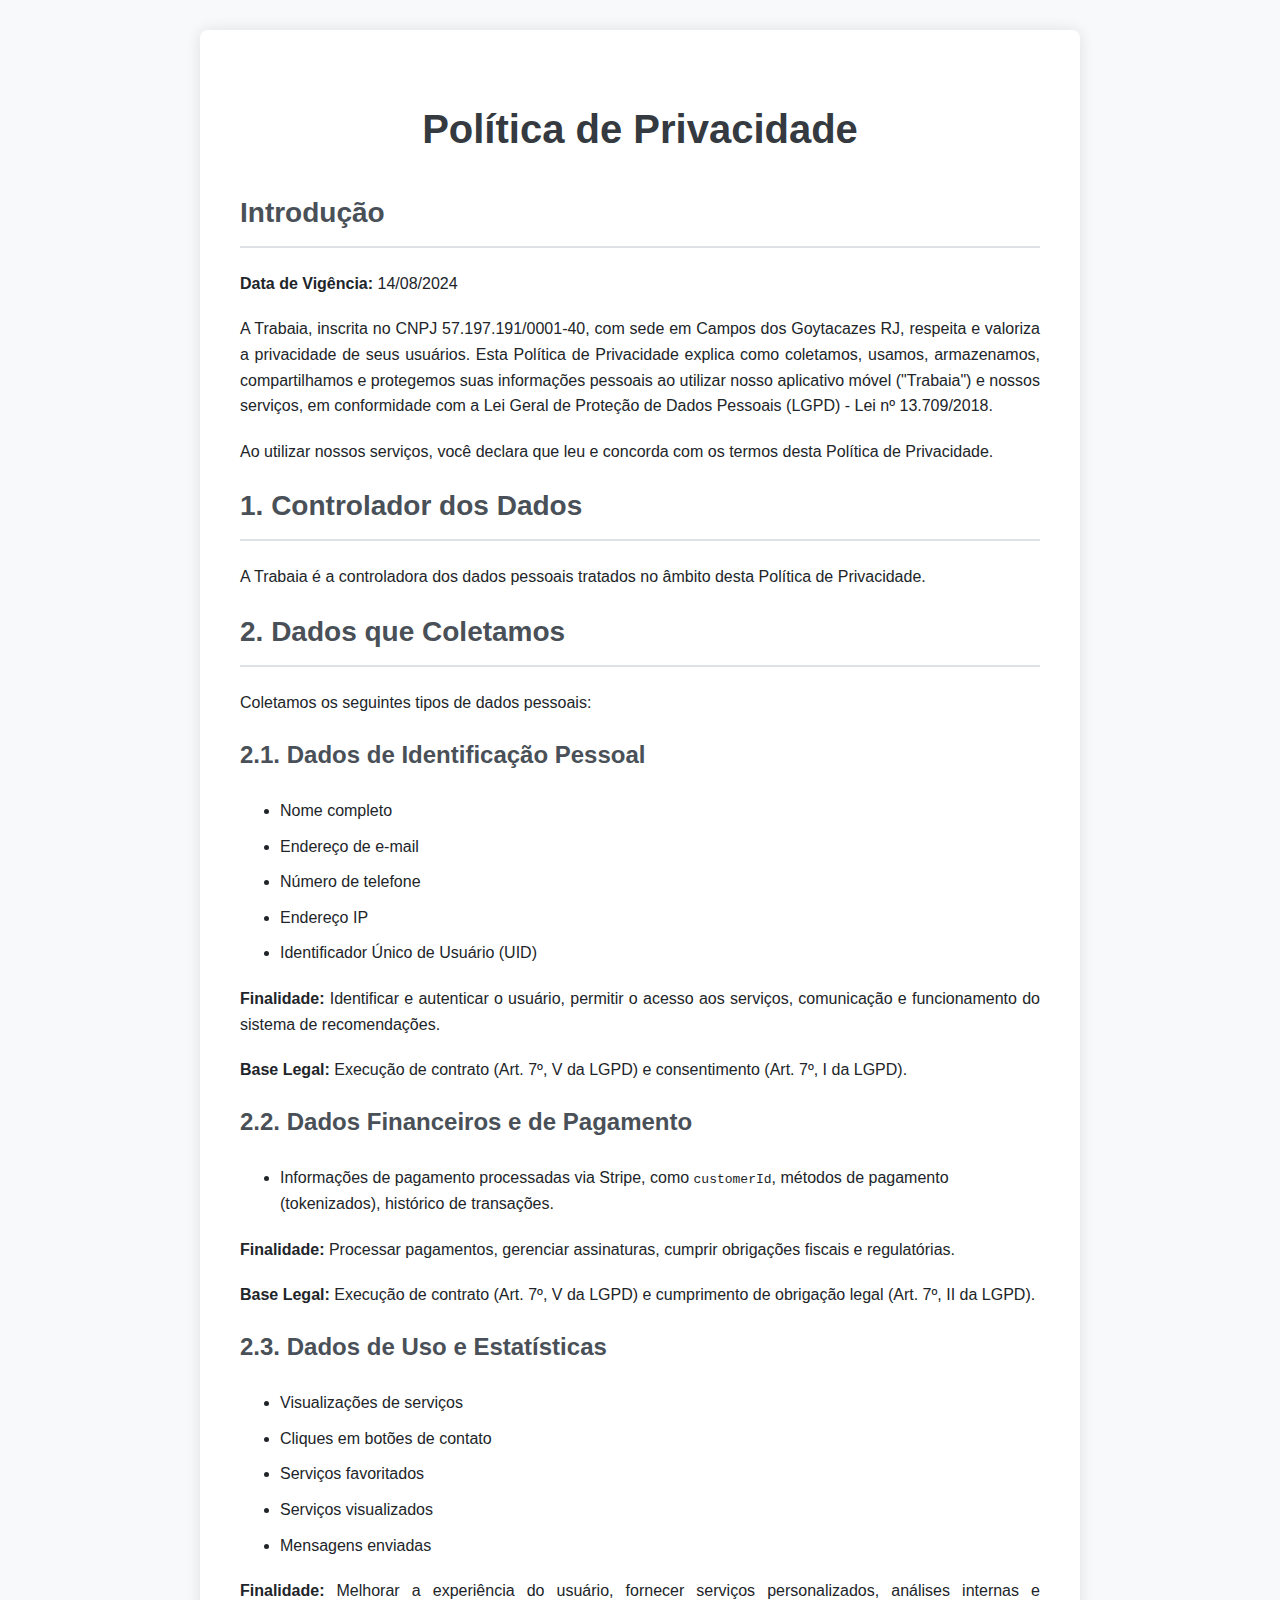
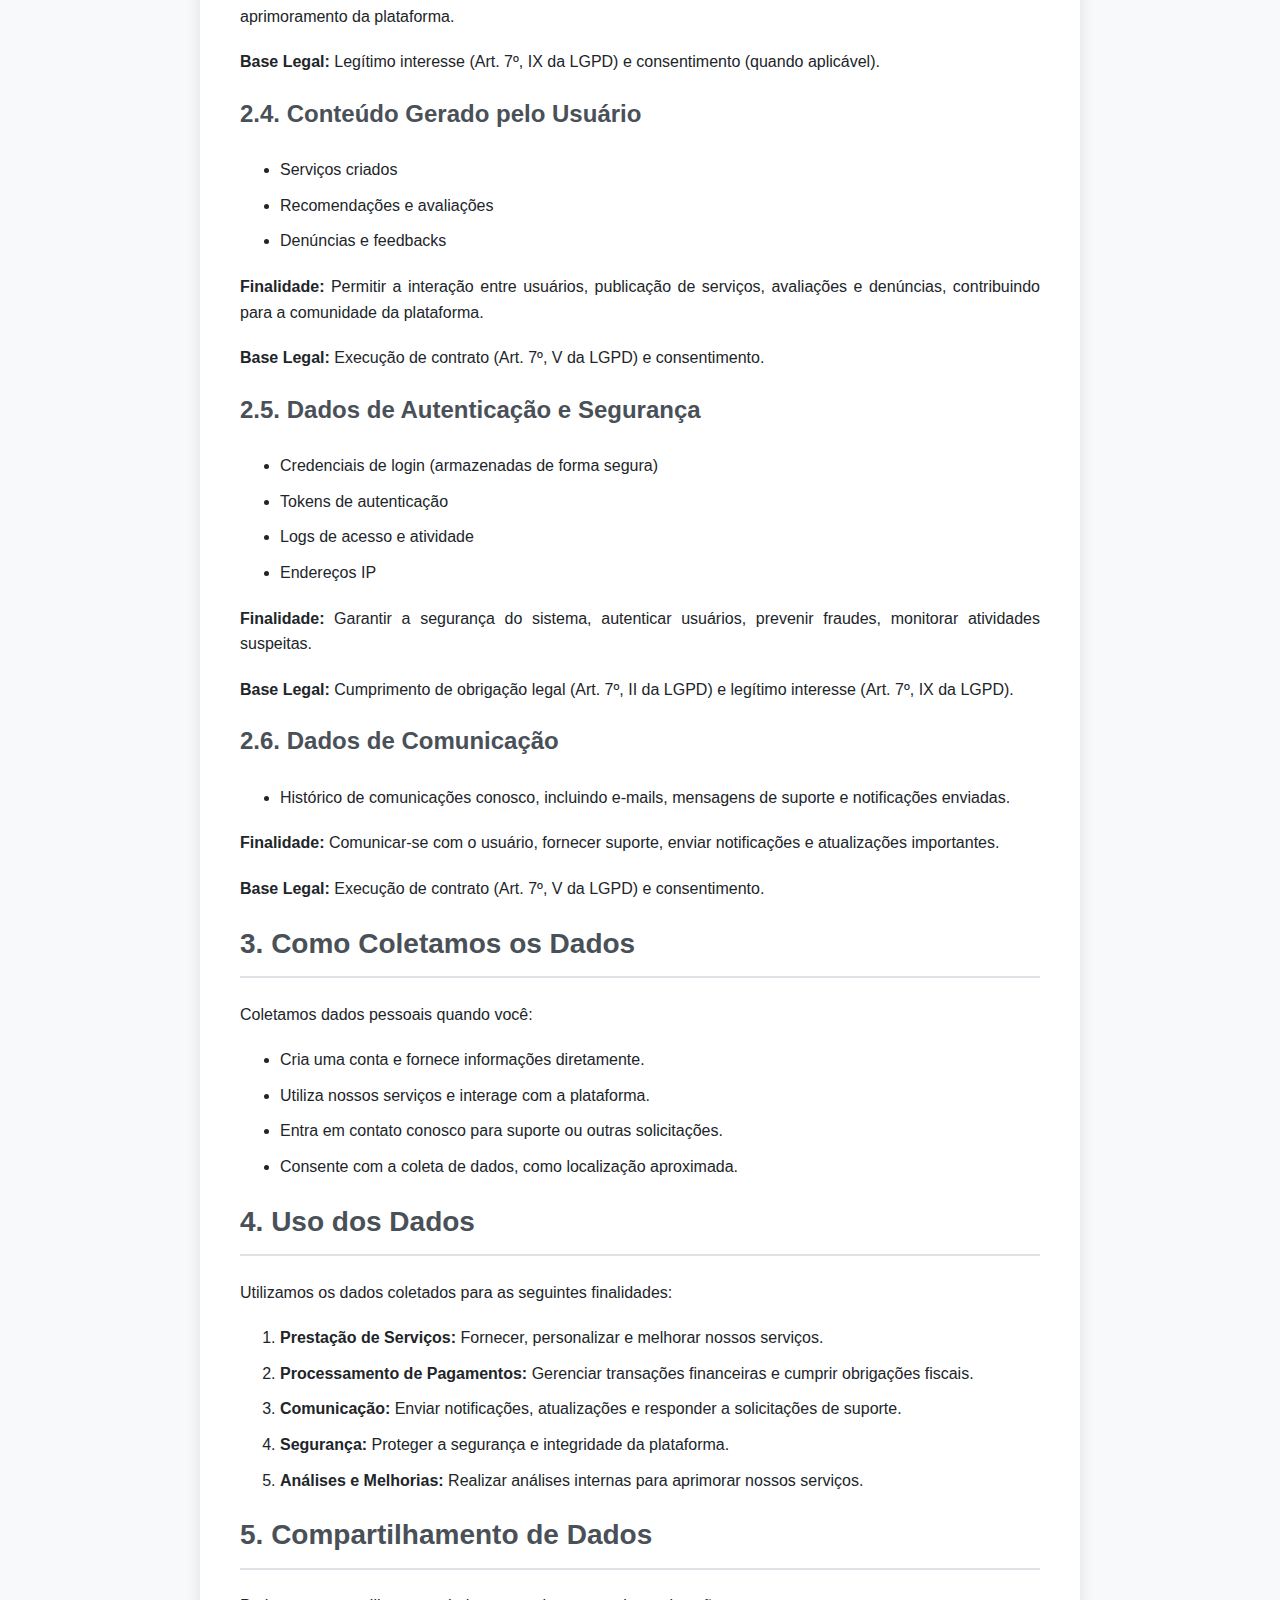
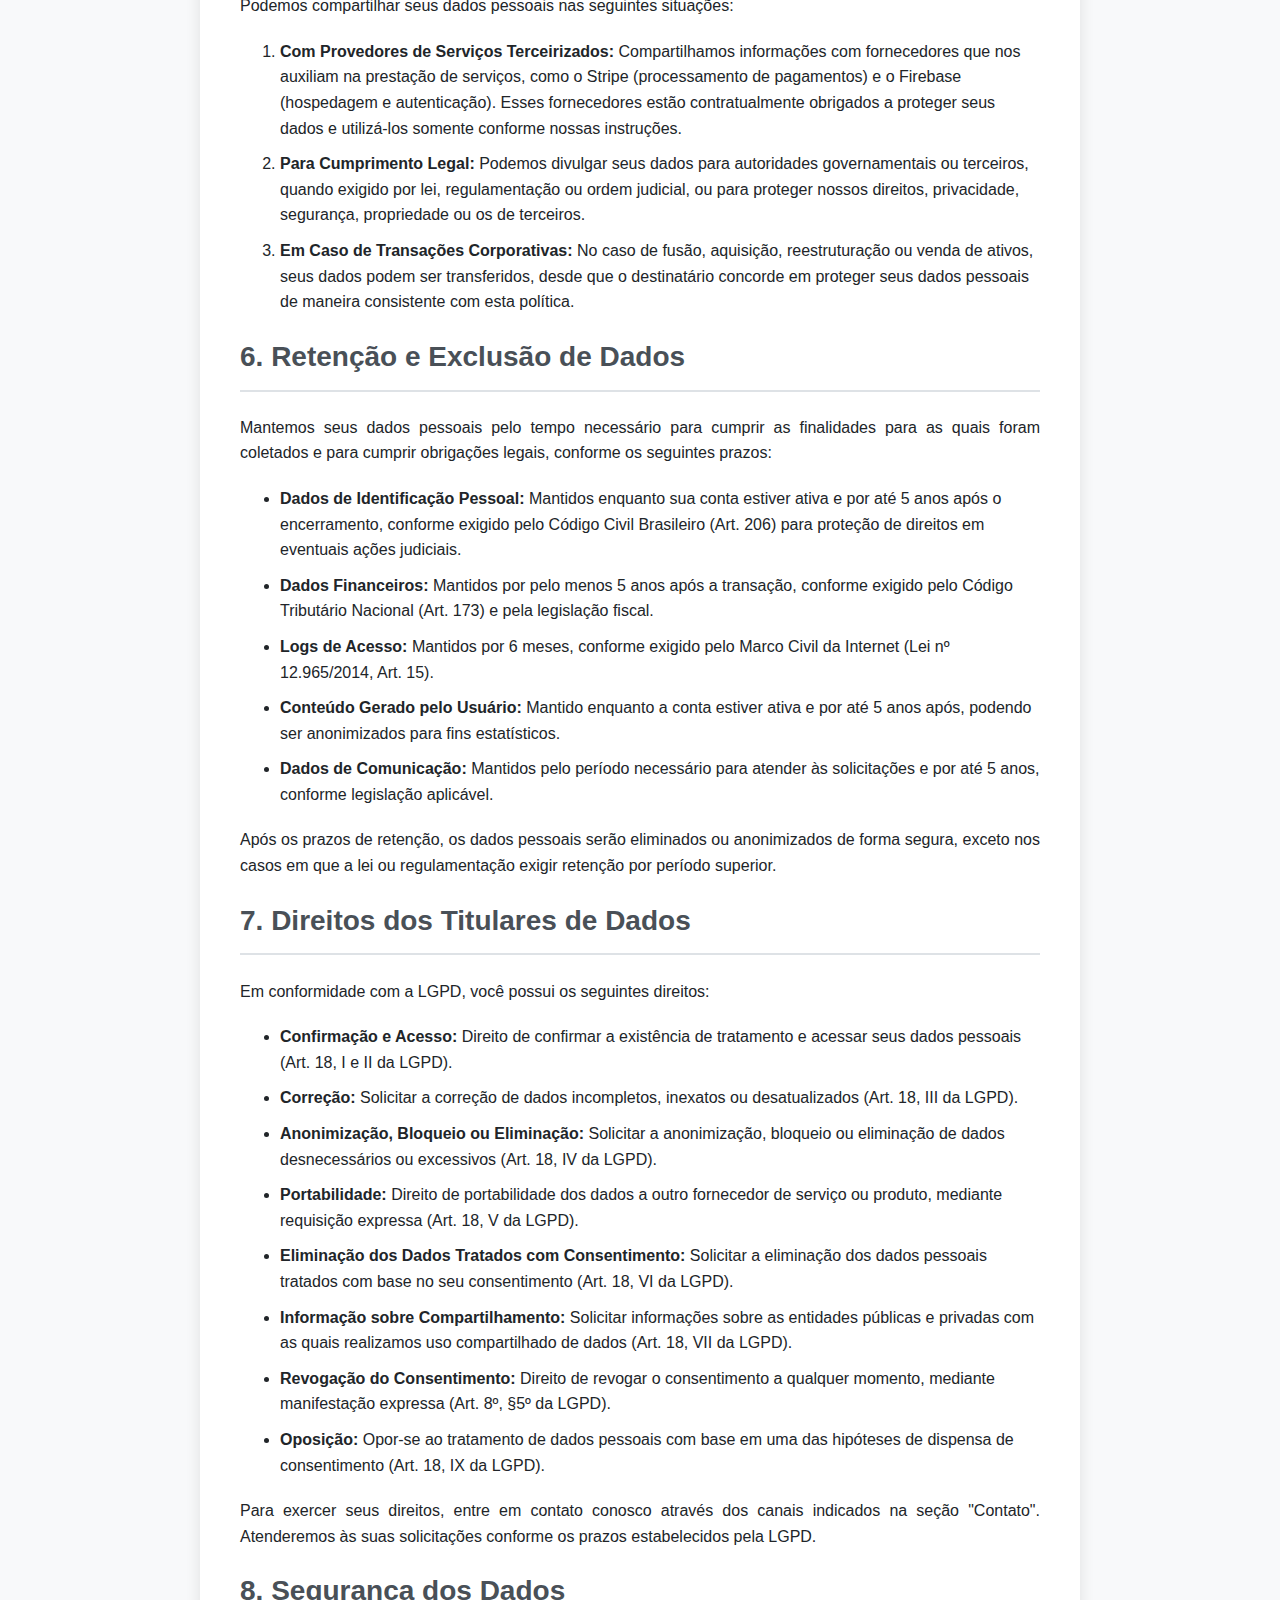
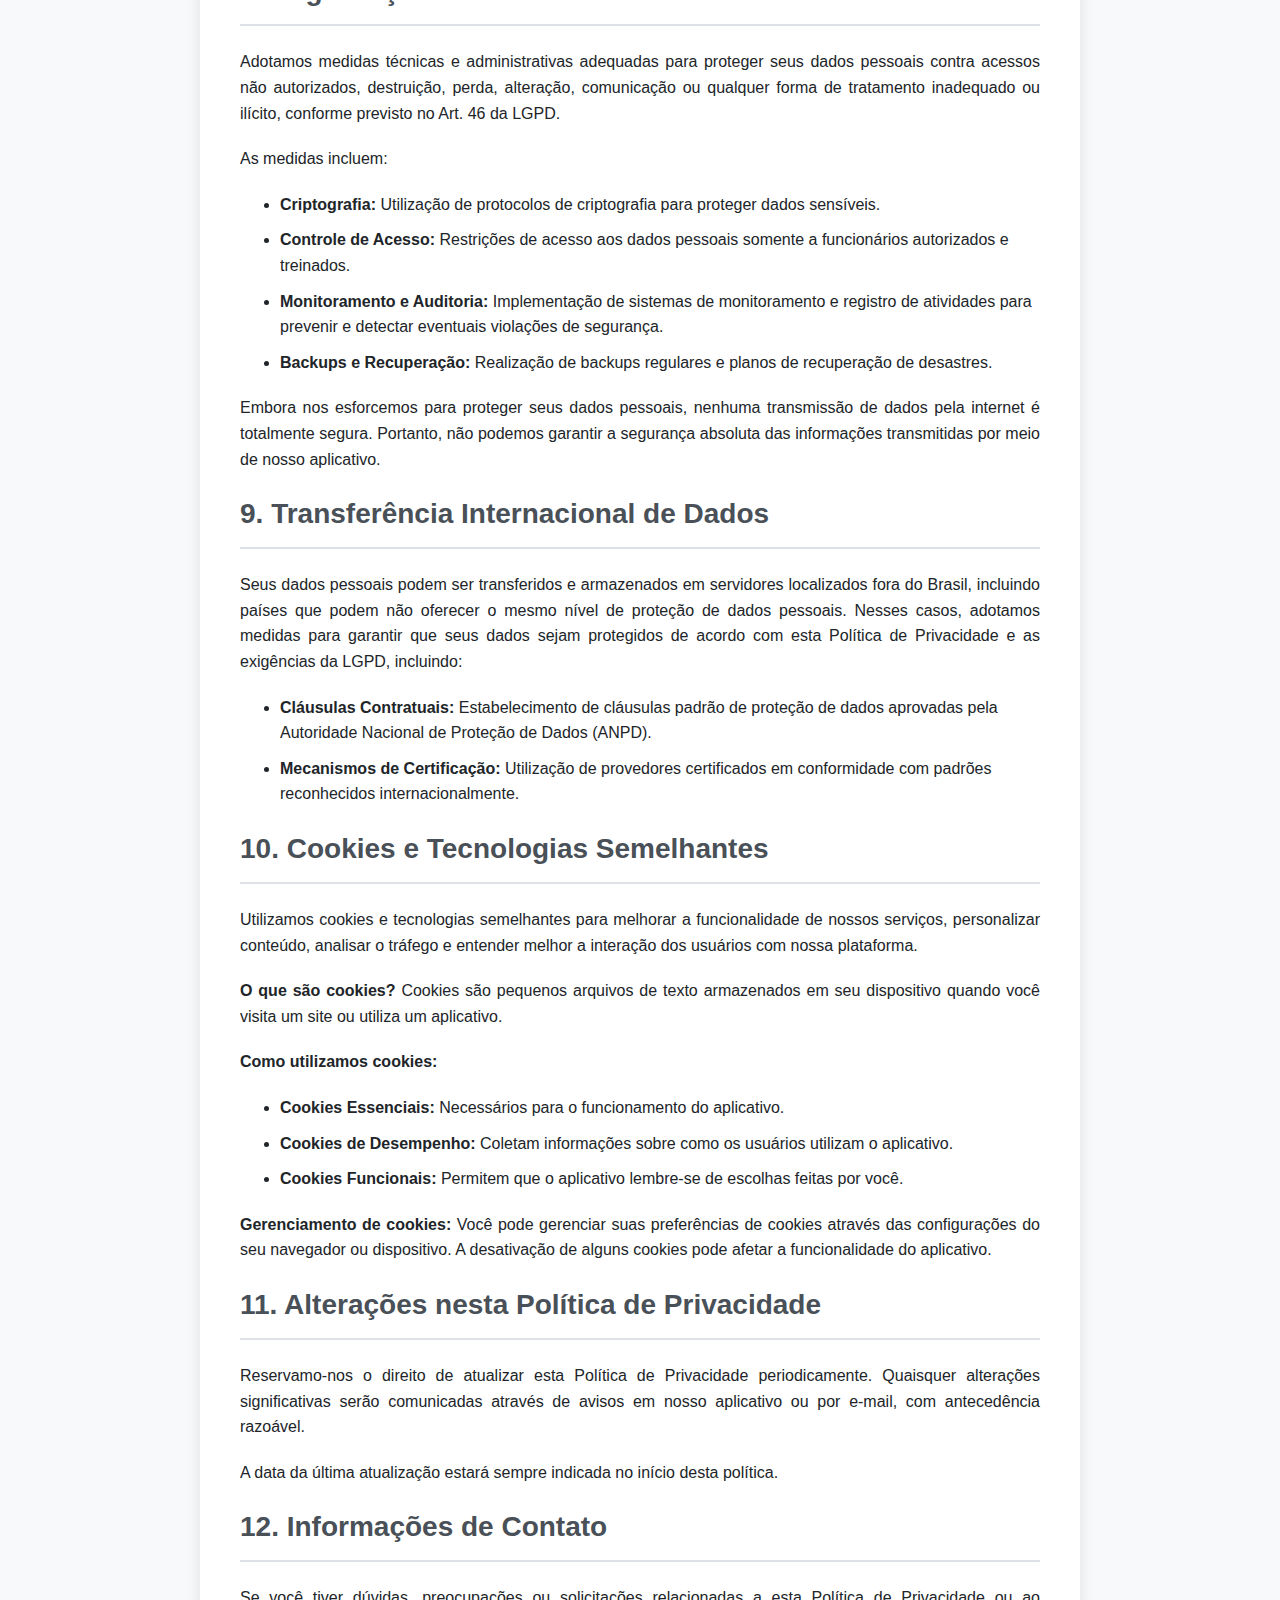
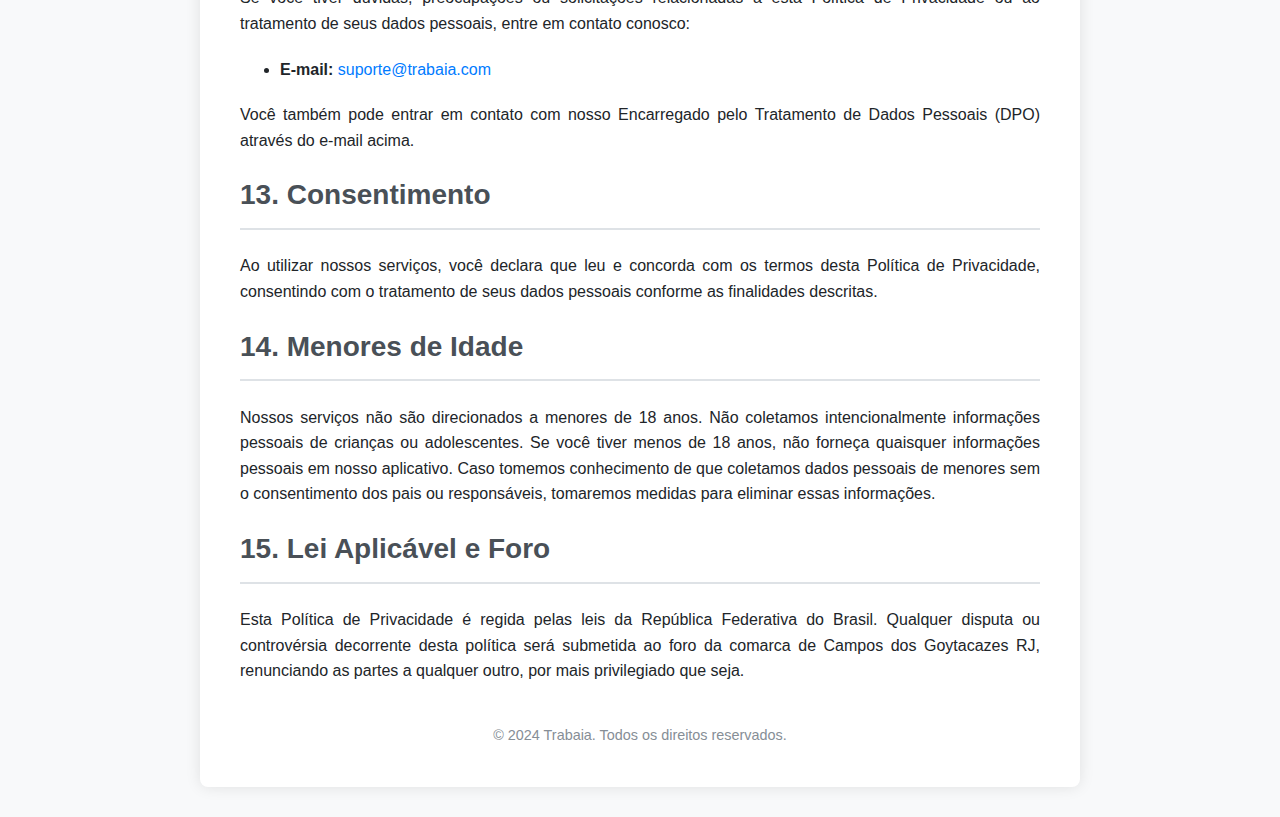
==== commit d2bd1924: "Update politica-de-privacidade.html" ====
--- a/politica-de-privacidade.html
+++ b/politica-de-privacidade.html
@@ -234,7 +234,7 @@
         <p>Nossos serviços não são direcionados a menores de 18 anos. Não coletamos intencionalmente informações pessoais de crianças ou adolescentes. Se você tiver menos de 18 anos, não forneça quaisquer informações pessoais em nosso aplicativo. Caso tomemos conhecimento de que coletamos dados pessoais de menores sem o consentimento dos pais ou responsáveis, tomaremos medidas para eliminar essas informações.</p>
 
         <h2>15. Lei Aplicável e Foro</h2>
-        <p>Esta Política de Privacidade é regida pelas leis da República Federativa do Brasil. Qualquer disputa ou controvérsia decorrente desta política será submetida ao foro da comarca de [inserir cidade], renunciando as partes a qualquer outro, por mais privilegiado que seja.</p>
+        <p>Esta Política de Privacidade é regida pelas leis da República Federativa do Brasil. Qualquer disputa ou controvérsia decorrente desta política será submetida ao foro da comarca de Campos dos Goytacazes RJ, renunciando as partes a qualquer outro, por mais privilegiado que seja.</p>
 
         <footer>
             &copy; 2024 Trabaia. Todos os direitos reservados.
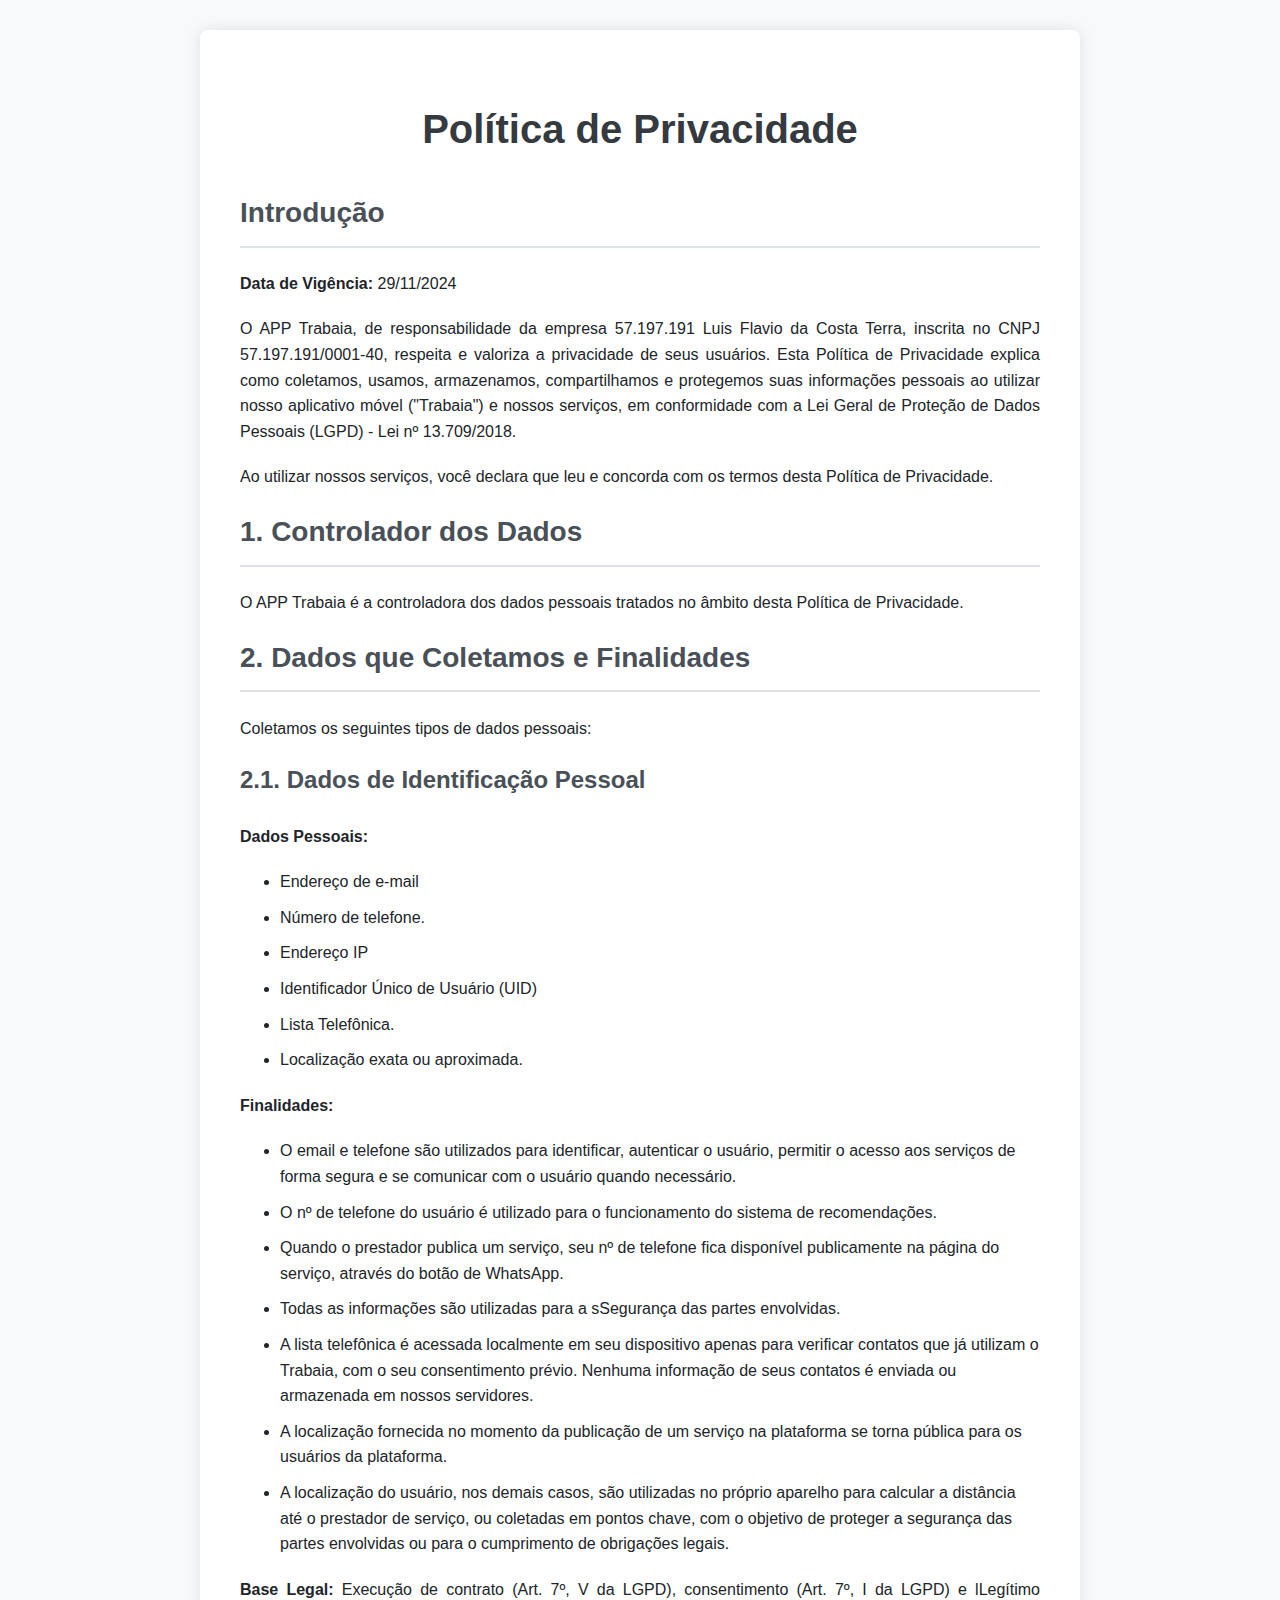
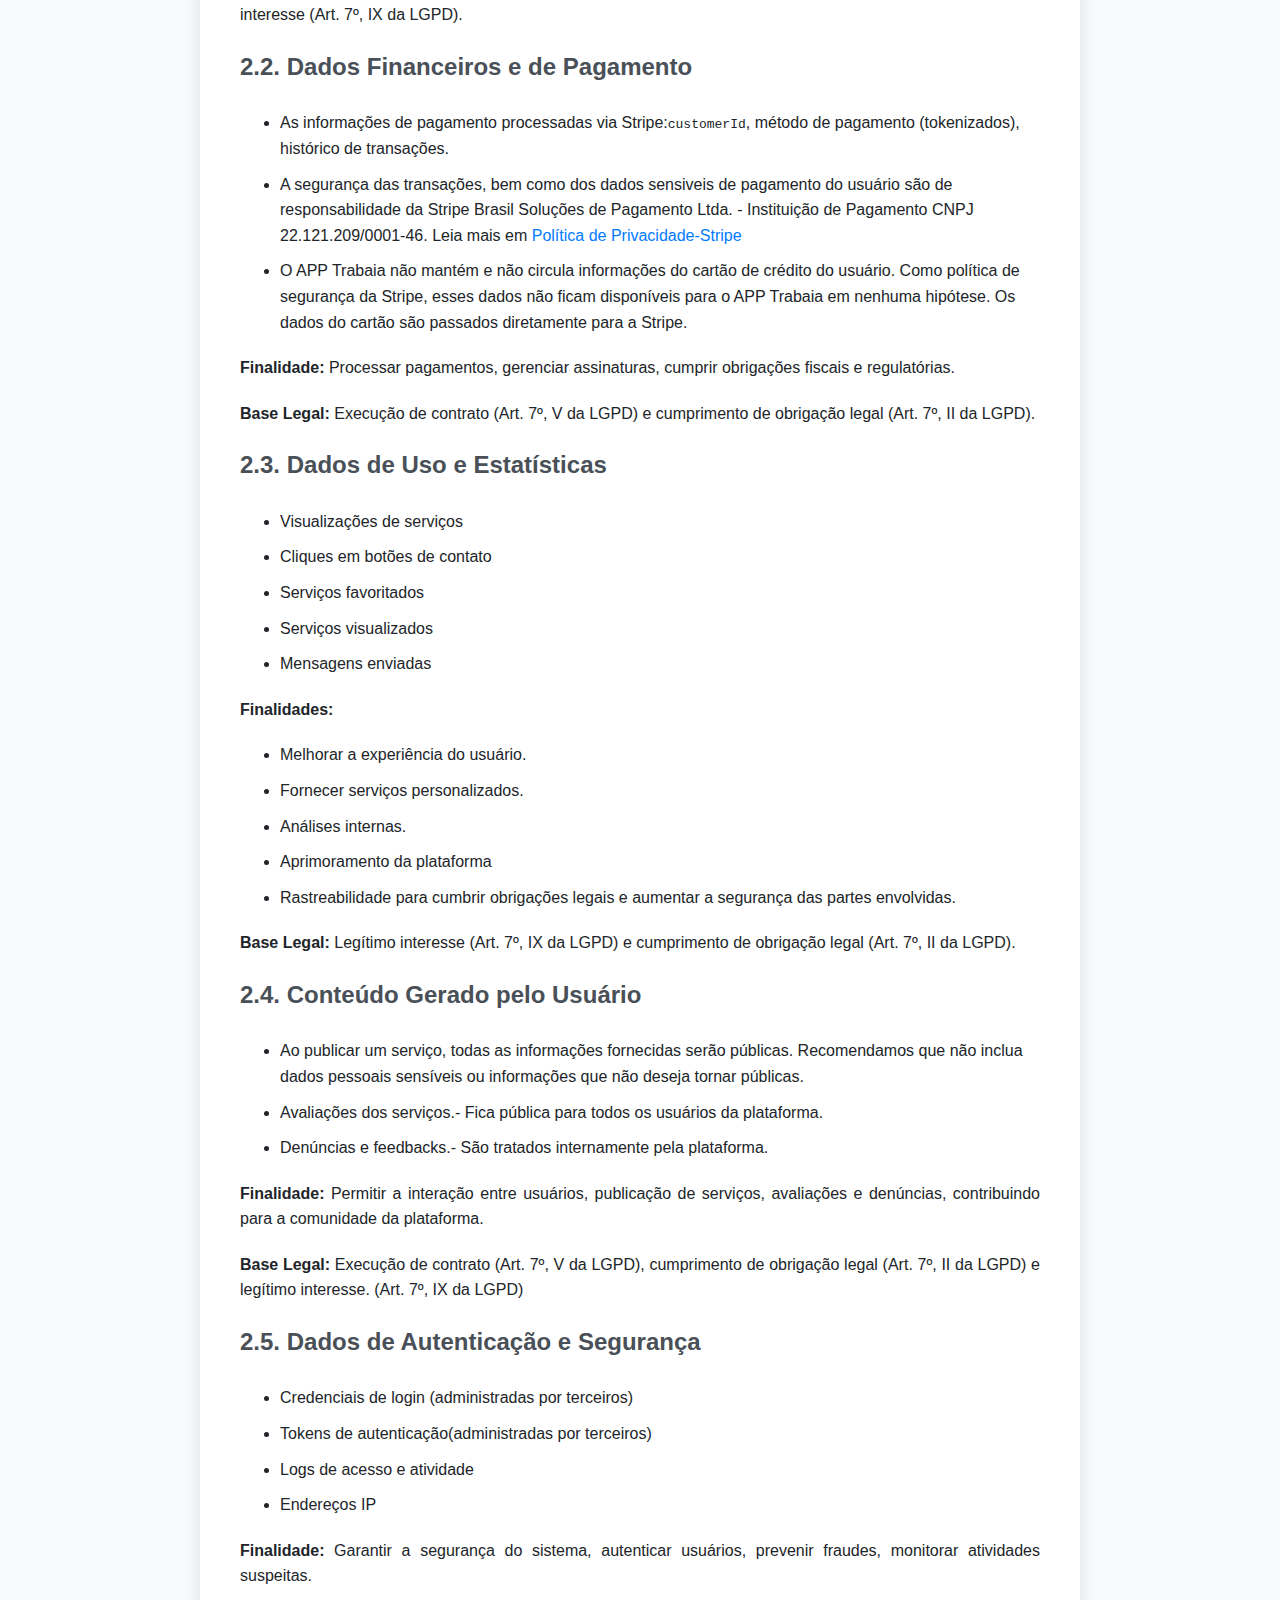
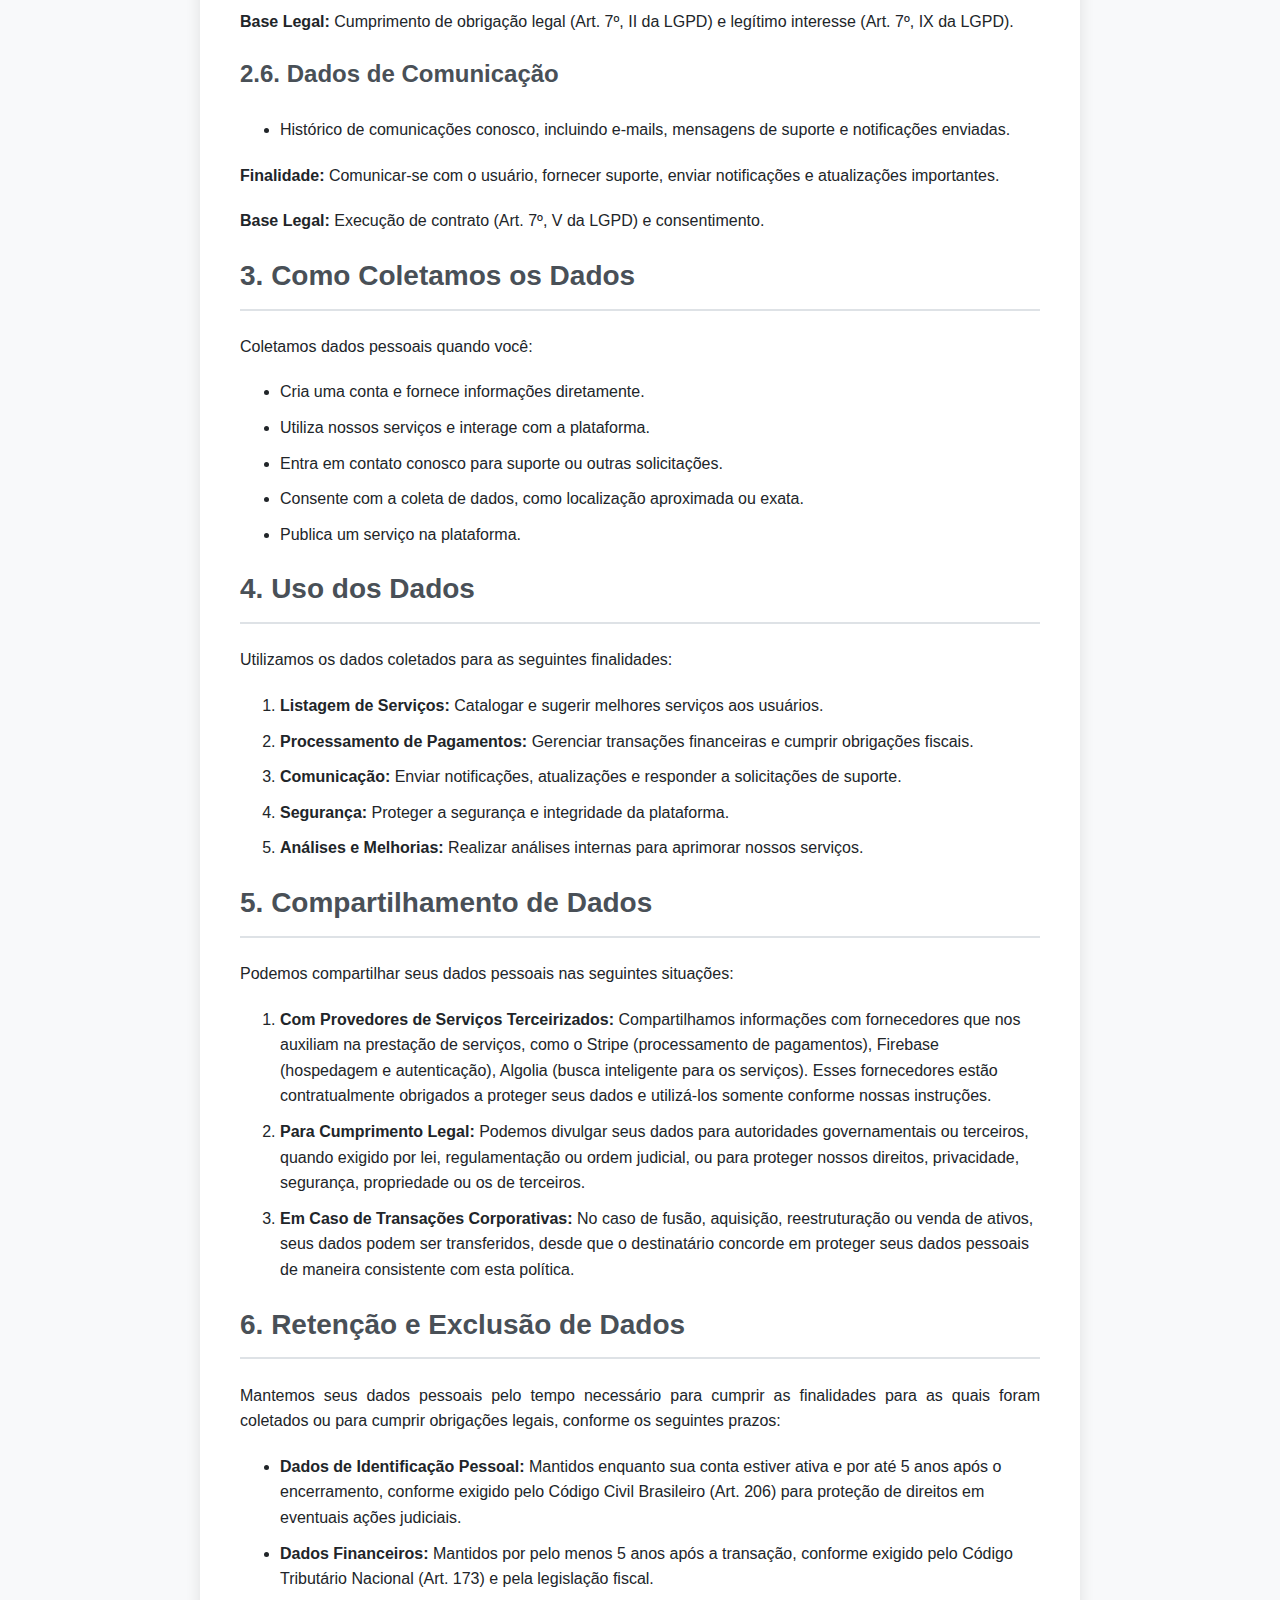
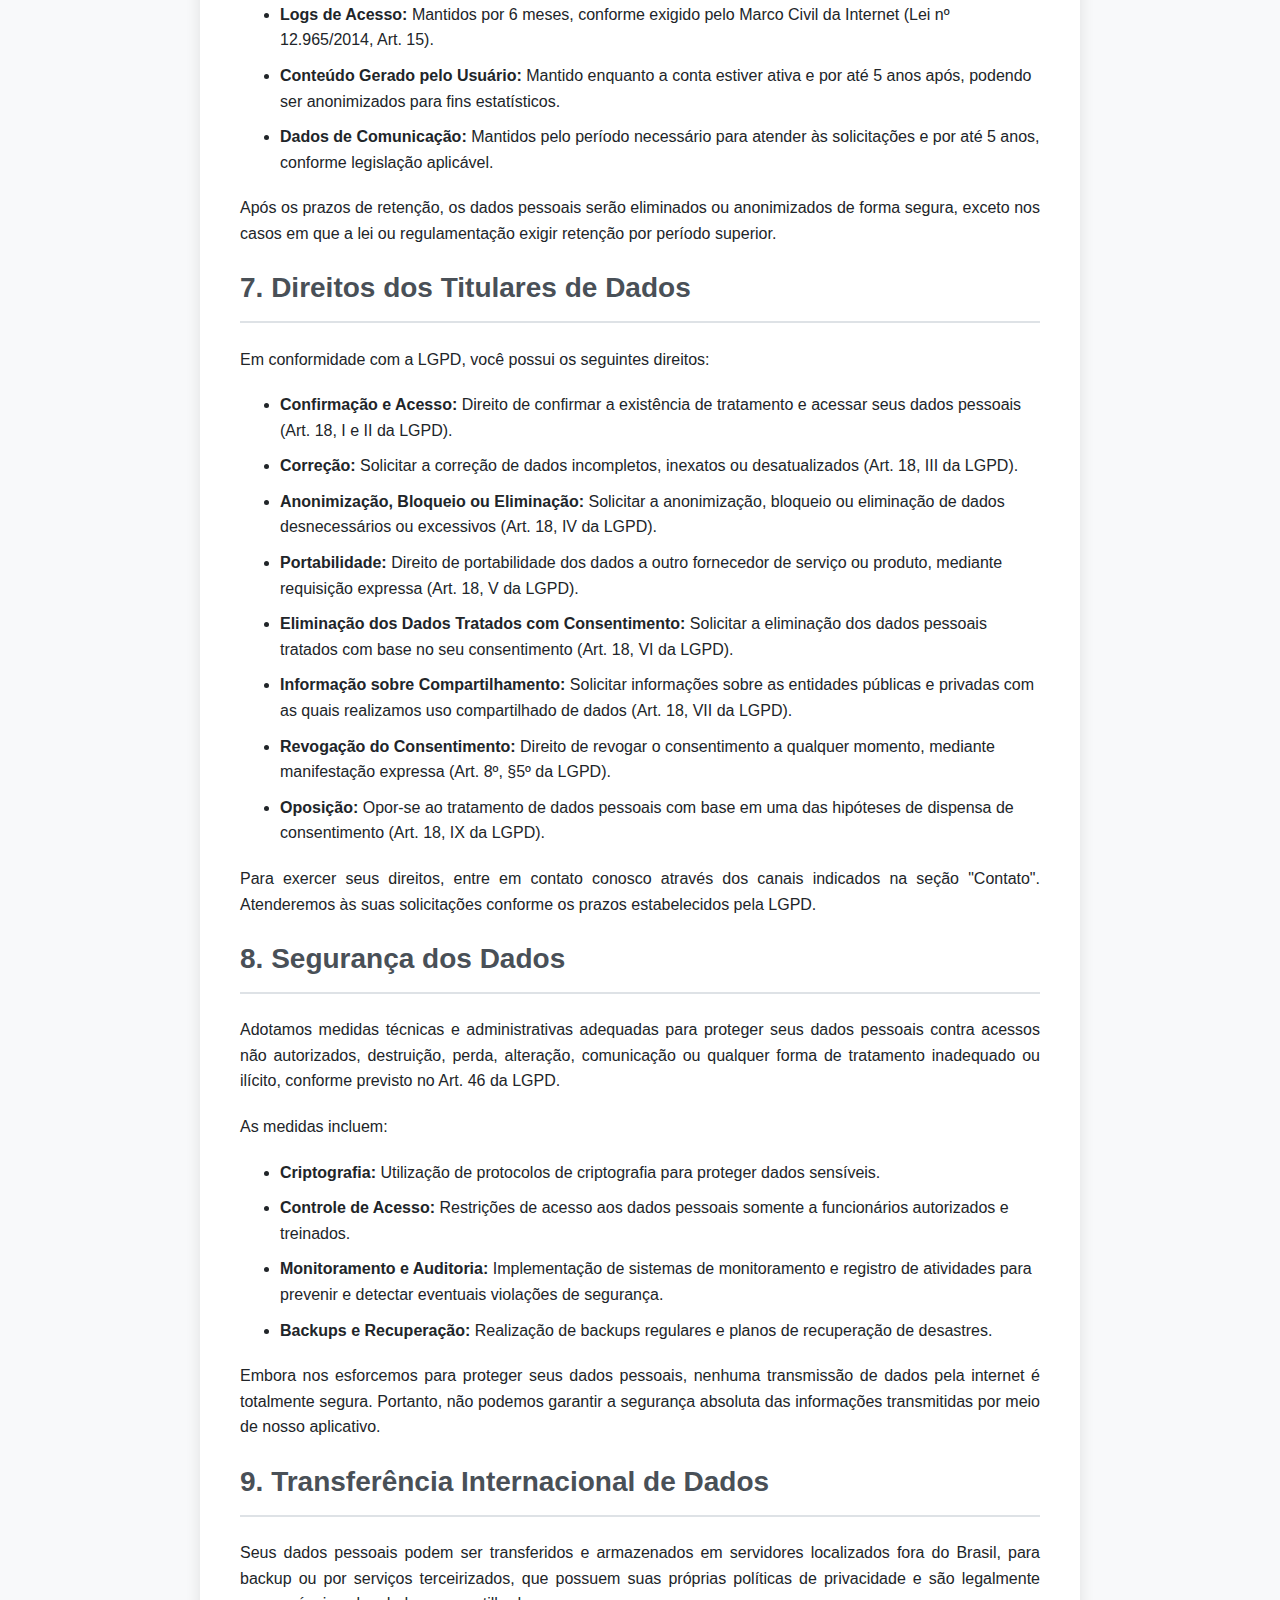
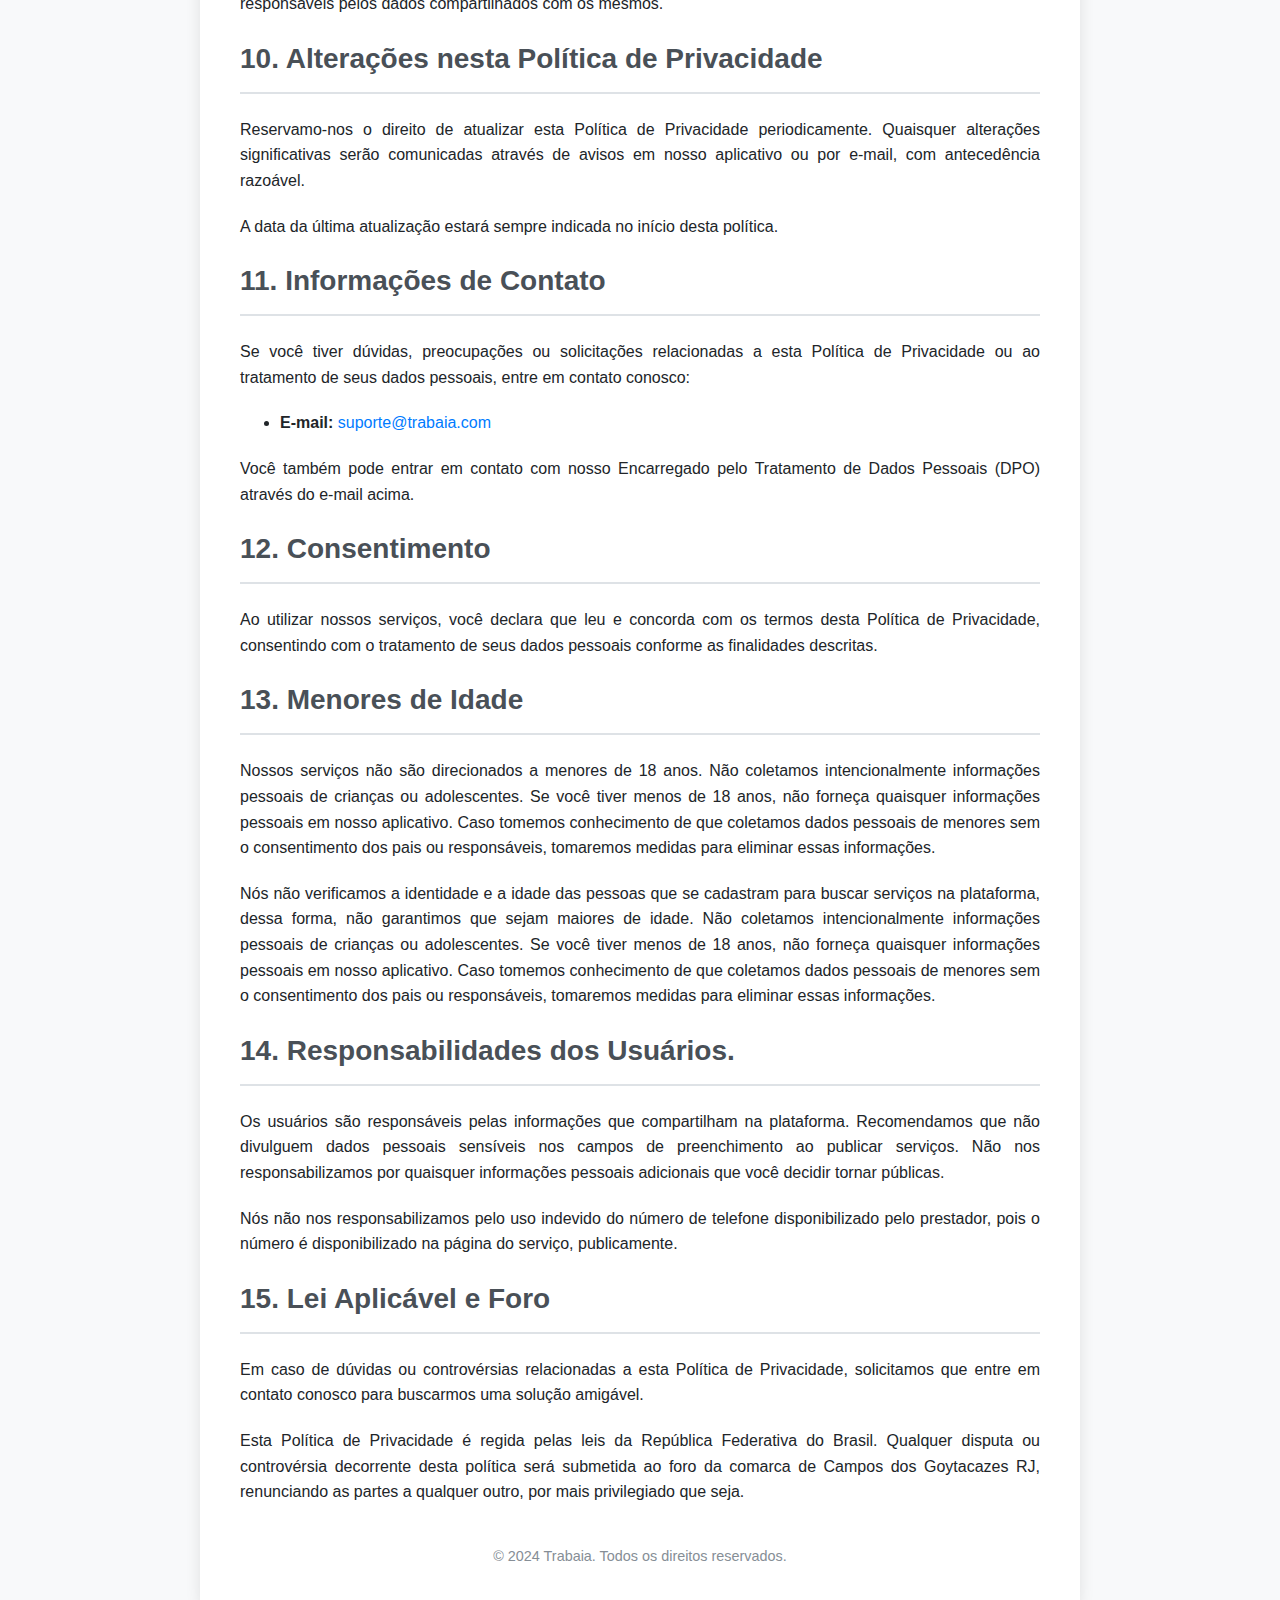
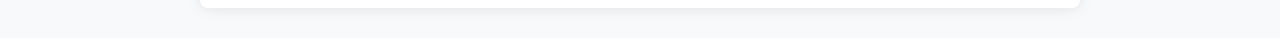
==== commit 2ffd2759: "Update politica-de-privacidade.html" ====
--- a/politica-de-privacidade.html
+++ b/politica-de-privacidade.html
@@ -70,30 +70,44 @@
         <h1>Política de Privacidade</h1>
         
         <h2>Introdução</h2>
-        <p><strong>Data de Vigência:</strong> 14/08/2024</p>
-        <p>A Trabaia, inscrita no CNPJ 57.197.191/0001-40, com sede em Campos dos Goytacazes RJ, respeita e valoriza a privacidade de seus usuários. Esta Política de Privacidade explica como coletamos, usamos, armazenamos, compartilhamos e protegemos suas informações pessoais ao utilizar nosso aplicativo móvel ("Trabaia") e nossos serviços, em conformidade com a Lei Geral de Proteção de Dados Pessoais (LGPD) - Lei nº 13.709/2018.</p>
+        <p><strong>Data de Vigência:</strong> 29/11/2024</p>
+        <p>O APP Trabaia, de responsabilidade da empresa 57.197.191 Luis Flavio da Costa Terra, inscrita no CNPJ 57.197.191/0001-40, respeita e valoriza a privacidade de seus usuários. Esta Política de Privacidade explica como coletamos, usamos, armazenamos, compartilhamos e protegemos suas informações pessoais ao utilizar nosso aplicativo móvel ("Trabaia") e nossos serviços, em conformidade com a Lei Geral de Proteção de Dados Pessoais (LGPD) - Lei nº 13.709/2018.</p>
         <p>Ao utilizar nossos serviços, você declara que leu e concorda com os termos desta Política de Privacidade.</p>
 
         <h2>1. Controlador dos Dados</h2>
-        <p>A Trabaia é a controladora dos dados pessoais tratados no âmbito desta Política de Privacidade.</p>
-
-        <h2>2. Dados que Coletamos</h2>
+        <p>O APP Trabaia é a controladora dos dados pessoais tratados no âmbito desta Política de Privacidade.</p>
+
+        <h2>2. Dados que Coletamos e Finalidades</h2>
         <p>Coletamos os seguintes tipos de dados pessoais:</p>
 
         <h3>2.1. Dados de Identificação Pessoal</h3>
-        <ul>
-            <li>Nome completo</li>
+        <p><strong>Dados Pessoais:</strong></p>
+        <ul>
             <li>Endereço de e-mail</li>
-            <li>Número de telefone</li>
+            <li>Número de telefone.</li>
             <li>Endereço IP</li>
             <li>Identificador Único de Usuário (UID)</li>
-        </ul>
-        <p><strong>Finalidade:</strong> Identificar e autenticar o usuário, permitir o acesso aos serviços, comunicação e funcionamento do sistema de recomendações.</p>
-        <p><strong>Base Legal:</strong> Execução de contrato (Art. 7º, V da LGPD) e consentimento (Art. 7º, I da LGPD).</p>
+            <li>Lista Telefônica.</li>
+            <li>Localização exata ou aproximada.</li>
+        </ul>
+        <p><strong>Finalidades:</strong> </p>
+        <ul>
+            <li>O email e telefone são utilizados para identificar, autenticar o usuário, permitir o acesso aos serviços de forma segura e se comunicar com o usuário quando necessário.</li>
+            <li>O nº de telefone do usuário é utilizado para o funcionamento do sistema de recomendações.</li>
+            <li>Quando o prestador publica um serviço, seu  nº de telefone fica disponível publicamente na página do serviço, através do botão de WhatsApp.</li>
+            <li>Todas as informações são utilizadas para a sSegurança das partes envolvidas.</li>
+            <li>A lista telefônica é acessada localmente em seu dispositivo apenas para verificar contatos que já utilizam o Trabaia, com o seu consentimento prévio. Nenhuma informação de seus contatos é enviada ou armazenada em nossos servidores.</li>
+            <li>A localização fornecida no momento da publicação de um serviço na plataforma se torna pública para os usuários da plataforma.</li>
+            <li>A localização do usuário, nos demais casos, são utilizadas no próprio aparelho para calcular a distância até o prestador de serviço, ou coletadas em pontos chave, com o objetivo de proteger a segurança das partes envolvidas ou para o cumprimento de obrigações legais.</li>
+        </ul>
+        <p><strong>Base Legal:</strong> Execução de contrato (Art. 7º, V da LGPD), consentimento (Art. 7º, I da LGPD) e  lLegítimo interesse (Art. 7º, IX da LGPD).</p>
 
         <h3>2.2. Dados Financeiros e de Pagamento</h3>
         <ul>
-            <li>Informações de pagamento processadas via Stripe, como <code>customerId</code>, métodos de pagamento (tokenizados), histórico de transações.</li>
+            <li>As informações de pagamento processadas via Stripe:<code>customerId</code>, método de pagamento (tokenizados), histórico de transações.</li>
+            <li>A segurança das transações, bem como dos dados sensiveis de pagamento do usuário são de responsabilidade da Stripe Brasil Soluções de Pagamento Ltda. - Instituição de Pagamento
+CNPJ 22.121.209/0001-46. Leia mais em <a href="https://stripe.com/br/privacy">Política de Privacidade-Stripe</a></li>
+            <li>O APP Trabaia não mantém e não circula informações do cartão de crédito do usuário. Como política de segurança da Stripe, esses dados não ficam disponíveis para o APP Trabaia em nenhuma hipótese. Os dados do cartão são passados diretamente para a Stripe.</li>
         </ul>
         <p><strong>Finalidade:</strong> Processar pagamentos, gerenciar assinaturas, cumprir obrigações fiscais e regulatórias.</p>
         <p><strong>Base Legal:</strong> Execução de contrato (Art. 7º, V da LGPD) e cumprimento de obrigação legal (Art. 7º, II da LGPD).</p>
@@ -106,22 +120,29 @@
             <li>Serviços visualizados</li>
             <li>Mensagens enviadas</li>
         </ul>
-        <p><strong>Finalidade:</strong> Melhorar a experiência do usuário, fornecer serviços personalizados, análises internas e aprimoramento da plataforma.</p>
-        <p><strong>Base Legal:</strong> Legítimo interesse (Art. 7º, IX da LGPD) e consentimento (quando aplicável).</p>
+        <p><strong>Finalidades:</strong> </p>
+        <ul>
+            <li>Melhorar a experiência do usuário.</li>
+            <li>Fornecer serviços personalizados.</li>
+            <li>Análises internas.</li>
+            <li>Aprimoramento da plataforma</li>
+            <li>Rastreabilidade para cumbrir obrigações legais e aumentar a segurança das partes envolvidas.</li>
+        </ul>
+        <p><strong>Base Legal:</strong> Legítimo interesse (Art. 7º, IX da LGPD) e  cumprimento de obrigação legal (Art. 7º, II da LGPD).</p>
 
         <h3>2.4. Conteúdo Gerado pelo Usuário</h3>
         <ul>
-            <li>Serviços criados</li>
-            <li>Recomendações e avaliações</li>
-            <li>Denúncias e feedbacks</li>
+            <li>Ao publicar um serviço, todas as informações fornecidas serão públicas. Recomendamos que não inclua dados pessoais sensíveis ou informações que não deseja tornar públicas.</li>
+            <li>Avaliações dos serviços.- Fica pública para todos os usuários da plataforma.</li>
+            <li>Denúncias e feedbacks.- São tratados internamente pela plataforma.</li>
         </ul>
         <p><strong>Finalidade:</strong> Permitir a interação entre usuários, publicação de serviços, avaliações e denúncias, contribuindo para a comunidade da plataforma.</p>
-        <p><strong>Base Legal:</strong> Execução de contrato (Art. 7º, V da LGPD) e consentimento.</p>
+        <p><strong>Base Legal:</strong> Execução de contrato (Art. 7º, V da LGPD), cumprimento de obrigação legal (Art. 7º, II da LGPD) e legítimo interesse. (Art. 7º, IX da LGPD)</p>
 
         <h3>2.5. Dados de Autenticação e Segurança</h3>
         <ul>
-            <li>Credenciais de login (armazenadas de forma segura)</li>
-            <li>Tokens de autenticação</li>
+            <li>Credenciais de login (administradas por terceiros)</li>
+            <li>Tokens de autenticação(administradas por terceiros)</li>
             <li>Logs de acesso e atividade</li>
             <li>Endereços IP</li>
         </ul>
@@ -141,13 +162,14 @@
             <li>Cria uma conta e fornece informações diretamente.</li>
             <li>Utiliza nossos serviços e interage com a plataforma.</li>
             <li>Entra em contato conosco para suporte ou outras solicitações.</li>
-            <li>Consente com a coleta de dados, como localização aproximada.</li>
+            <li>Consente com a coleta de dados, como localização aproximada ou exata.</li>
+            <li>Publica um serviço na plataforma.</li>
         </ul>
 
         <h2>4. Uso dos Dados</h2>
         <p>Utilizamos os dados coletados para as seguintes finalidades:</p>
         <ol>
-            <li><strong>Prestação de Serviços:</strong> Fornecer, personalizar e melhorar nossos serviços.</li>
+            <li><strong>Listagem de Serviços:</strong> Catalogar e sugerir melhores serviços aos usuários.</li>
             <li><strong>Processamento de Pagamentos:</strong> Gerenciar transações financeiras e cumprir obrigações fiscais.</li>
             <li><strong>Comunicação:</strong> Enviar notificações, atualizações e responder a solicitações de suporte.</li>
             <li><strong>Segurança:</strong> Proteger a segurança e integridade da plataforma.</li>
@@ -157,13 +179,13 @@
         <h2>5. Compartilhamento de Dados</h2>
         <p>Podemos compartilhar seus dados pessoais nas seguintes situações:</p>
         <ol>
-            <li><strong>Com Provedores de Serviços Terceirizados:</strong> Compartilhamos informações com fornecedores que nos auxiliam na prestação de serviços, como o Stripe (processamento de pagamentos) e o Firebase (hospedagem e autenticação). Esses fornecedores estão contratualmente obrigados a proteger seus dados e utilizá-los somente conforme nossas instruções.</li>
+            <li><strong>Com Provedores de Serviços Terceirizados:</strong> Compartilhamos informações com fornecedores que nos auxiliam na prestação de serviços, como o Stripe (processamento de pagamentos), Firebase (hospedagem e autenticação), Algolia (busca inteligente para os serviços). Esses fornecedores estão contratualmente obrigados a proteger seus dados e utilizá-los somente conforme nossas instruções.</li>
             <li><strong>Para Cumprimento Legal:</strong> Podemos divulgar seus dados para autoridades governamentais ou terceiros, quando exigido por lei, regulamentação ou ordem judicial, ou para proteger nossos direitos, privacidade, segurança, propriedade ou os de terceiros.</li>
             <li><strong>Em Caso de Transações Corporativas:</strong> No caso de fusão, aquisição, reestruturação ou venda de ativos, seus dados podem ser transferidos, desde que o destinatário concorde em proteger seus dados pessoais de maneira consistente com esta política.</li>
         </ol>
 
         <h2>6. Retenção e Exclusão de Dados</h2>
-        <p>Mantemos seus dados pessoais pelo tempo necessário para cumprir as finalidades para as quais foram coletados e para cumprir obrigações legais, conforme os seguintes prazos:</p>
+        <p>Mantemos seus dados pessoais pelo tempo necessário para cumprir as finalidades para as quais foram coletados ou para cumprir obrigações legais, conforme os seguintes prazos:</p>
         <ul>
             <li><strong>Dados de Identificação Pessoal:</strong> Mantidos enquanto sua conta estiver ativa e por até 5 anos após o encerramento, conforme exigido pelo Código Civil Brasileiro (Art. 206) para proteção de direitos em eventuais ações judiciais.</li>
             <li><strong>Dados Financeiros:</strong> Mantidos por pelo menos 5 anos após a transação, conforme exigido pelo Código Tributário Nacional (Art. 173) e pela legislação fiscal.</li>
@@ -199,41 +221,33 @@
         <p>Embora nos esforcemos para proteger seus dados pessoais, nenhuma transmissão de dados pela internet é totalmente segura. Portanto, não podemos garantir a segurança absoluta das informações transmitidas por meio de nosso aplicativo.</p>
 
         <h2>9. Transferência Internacional de Dados</h2>
-        <p>Seus dados pessoais podem ser transferidos e armazenados em servidores localizados fora do Brasil, incluindo países que podem não oferecer o mesmo nível de proteção de dados pessoais. Nesses casos, adotamos medidas para garantir que seus dados sejam protegidos de acordo com esta Política de Privacidade e as exigências da LGPD, incluindo:</p>
-        <ul>
-            <li><strong>Cláusulas Contratuais:</strong> Estabelecimento de cláusulas padrão de proteção de dados aprovadas pela Autoridade Nacional de Proteção de Dados (ANPD).</li>
-            <li><strong>Mecanismos de Certificação:</strong> Utilização de provedores certificados em conformidade com padrões reconhecidos internacionalmente.</li>
-        </ul>
-
-        <h2>10. Cookies e Tecnologias Semelhantes</h2>
-        <p>Utilizamos cookies e tecnologias semelhantes para melhorar a funcionalidade de nossos serviços, personalizar conteúdo, analisar o tráfego e entender melhor a interação dos usuários com nossa plataforma.</p>
-        <p><strong>O que são cookies?</strong> Cookies são pequenos arquivos de texto armazenados em seu dispositivo quando você visita um site ou utiliza um aplicativo.</p>
-        <p><strong>Como utilizamos cookies:</strong></p>
-        <ul>
-            <li><strong>Cookies Essenciais:</strong> Necessários para o funcionamento do aplicativo.</li>
-            <li><strong>Cookies de Desempenho:</strong> Coletam informações sobre como os usuários utilizam o aplicativo.</li>
-            <li><strong>Cookies Funcionais:</strong> Permitem que o aplicativo lembre-se de escolhas feitas por você.</li>
-        </ul>
-        <p><strong>Gerenciamento de cookies:</strong> Você pode gerenciar suas preferências de cookies através das configurações do seu navegador ou dispositivo. A desativação de alguns cookies pode afetar a funcionalidade do aplicativo.</p>
-
-        <h2>11. Alterações nesta Política de Privacidade</h2>
+        <p>Seus dados pessoais podem ser transferidos e armazenados em servidores localizados fora do Brasil, para backup ou por serviços terceirizados, que possuem suas próprias políticas de privacidade e são legalmente responsáveis pelos dados compartilhados com os mesmos. </p>
+
+        <h2>10. Alterações nesta Política de Privacidade</h2>
         <p>Reservamo-nos o direito de atualizar esta Política de Privacidade periodicamente. Quaisquer alterações significativas serão comunicadas através de avisos em nosso aplicativo ou por e-mail, com antecedência razoável.</p>
         <p>A data da última atualização estará sempre indicada no início desta política.</p>
 
-        <h2>12. Informações de Contato</h2>
+        <h2>11. Informações de Contato</h2>
         <p>Se você tiver dúvidas, preocupações ou solicitações relacionadas a esta Política de Privacidade ou ao tratamento de seus dados pessoais, entre em contato conosco:</p>
+        
         <ul>
             <li><strong>E-mail:</strong> <a href="mailto:suporte@trabaia.com">suporte@trabaia.com</a></li>
         </ul>
         <p>Você também pode entrar em contato com nosso Encarregado pelo Tratamento de Dados Pessoais (DPO) através do e-mail acima.</p>
 
-        <h2>13. Consentimento</h2>
+        <h2>12. Consentimento</h2>
         <p>Ao utilizar nossos serviços, você declara que leu e concorda com os termos desta Política de Privacidade, consentindo com o tratamento de seus dados pessoais conforme as finalidades descritas.</p>
 
-        <h2>14. Menores de Idade</h2>
+        <h2>13. Menores de Idade</h2>
         <p>Nossos serviços não são direcionados a menores de 18 anos. Não coletamos intencionalmente informações pessoais de crianças ou adolescentes. Se você tiver menos de 18 anos, não forneça quaisquer informações pessoais em nosso aplicativo. Caso tomemos conhecimento de que coletamos dados pessoais de menores sem o consentimento dos pais ou responsáveis, tomaremos medidas para eliminar essas informações.</p>
+        <p>Nós não verificamos a identidade e a idade das pessoas que se cadastram para buscar serviços na plataforma, dessa forma, não garantimos que sejam maiores de idade. Não coletamos intencionalmente informações pessoais de crianças ou adolescentes. Se você tiver menos de 18 anos, não forneça quaisquer informações pessoais em nosso aplicativo. Caso tomemos conhecimento de que coletamos dados pessoais de menores sem o consentimento dos pais ou responsáveis, tomaremos medidas para eliminar essas informações.</p>
+
+         <h2>14. Responsabilidades dos Usuários.</h2>
+        <p>Os usuários são responsáveis pelas informações que compartilham na plataforma. Recomendamos que não divulguem dados pessoais sensíveis nos campos de preenchimento ao publicar serviços. Não nos responsabilizamos por quaisquer informações pessoais adicionais que você decidir tornar públicas.</p>
+        <p>Nós não nos responsabilizamos pelo uso indevido do número de telefone disponibilizado pelo prestador, pois o número é disponibilizado na página do serviço, publicamente.</p>
 
         <h2>15. Lei Aplicável e Foro</h2>
+        <p>Em caso de dúvidas ou controvérsias relacionadas a esta Política de Privacidade, solicitamos que entre em contato conosco para buscarmos uma solução amigável.</p>
         <p>Esta Política de Privacidade é regida pelas leis da República Federativa do Brasil. Qualquer disputa ou controvérsia decorrente desta política será submetida ao foro da comarca de Campos dos Goytacazes RJ, renunciando as partes a qualquer outro, por mais privilegiado que seja.</p>
 
         <footer>
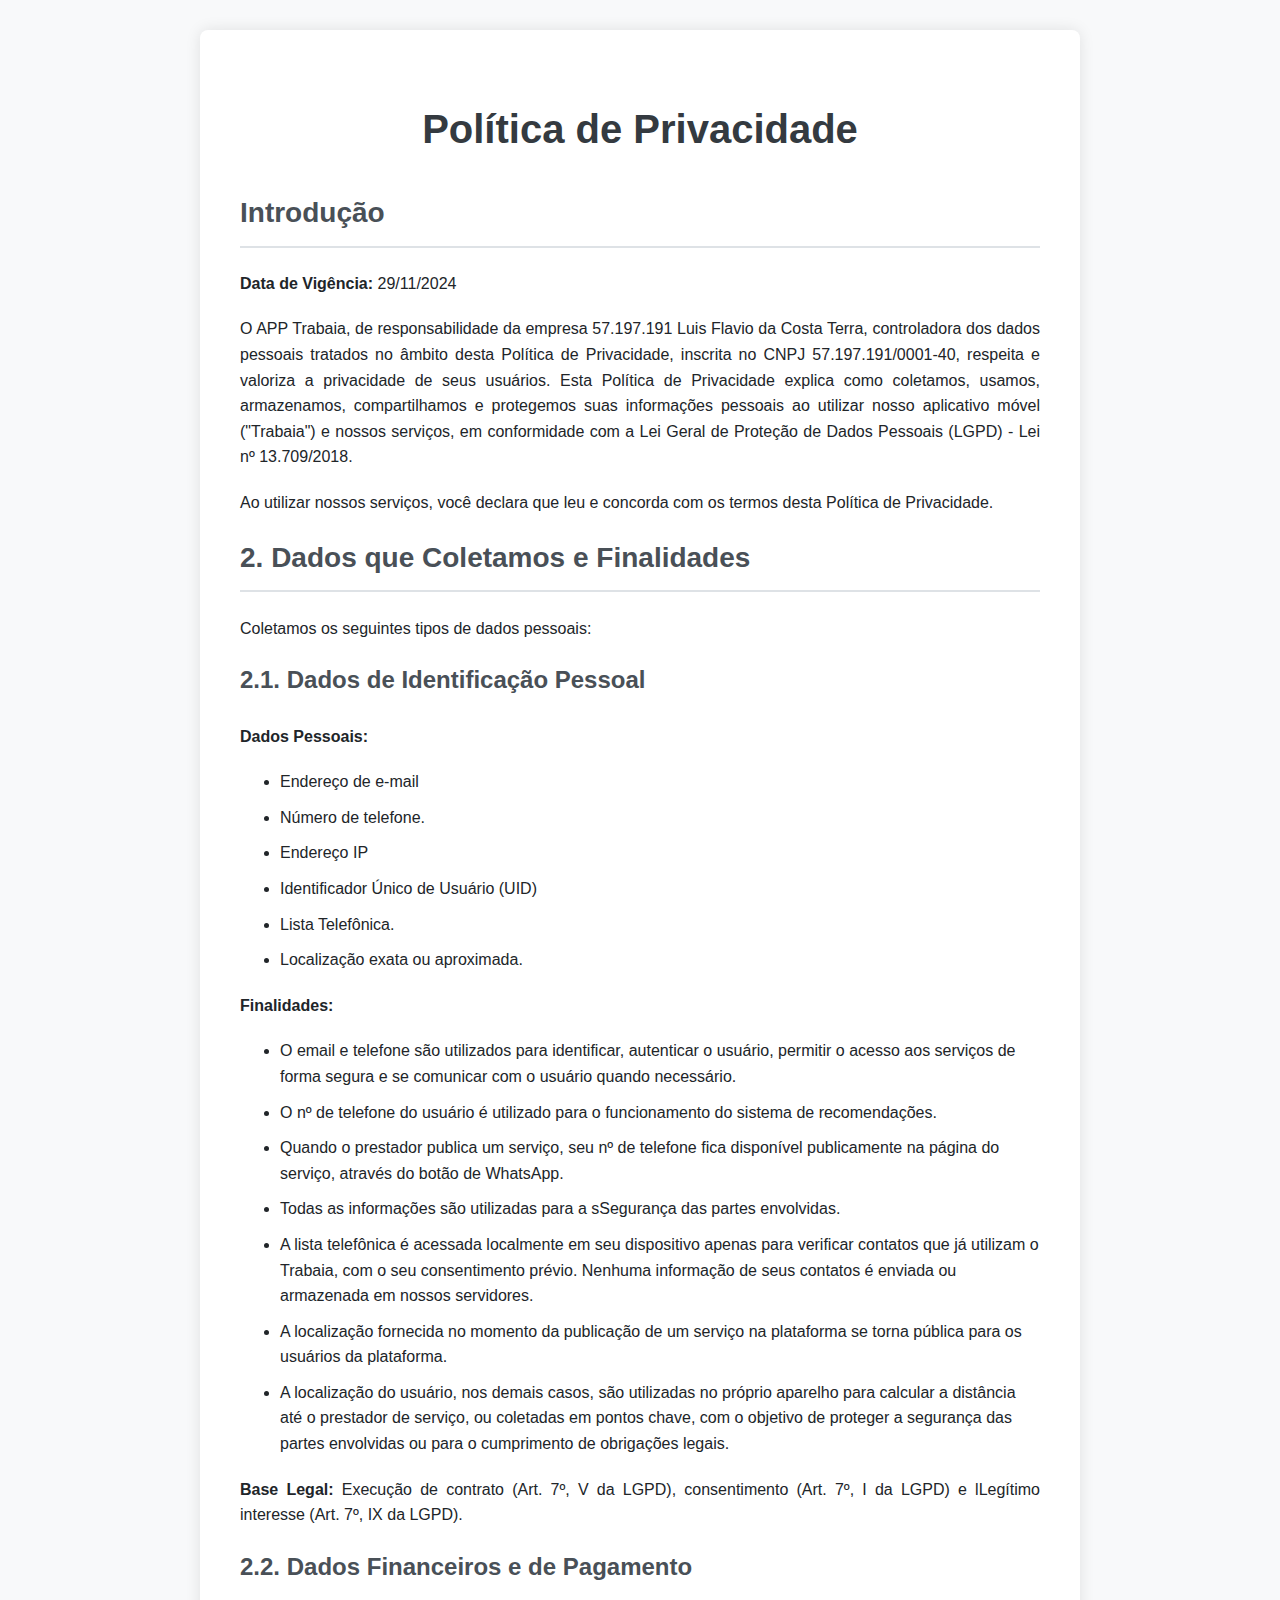
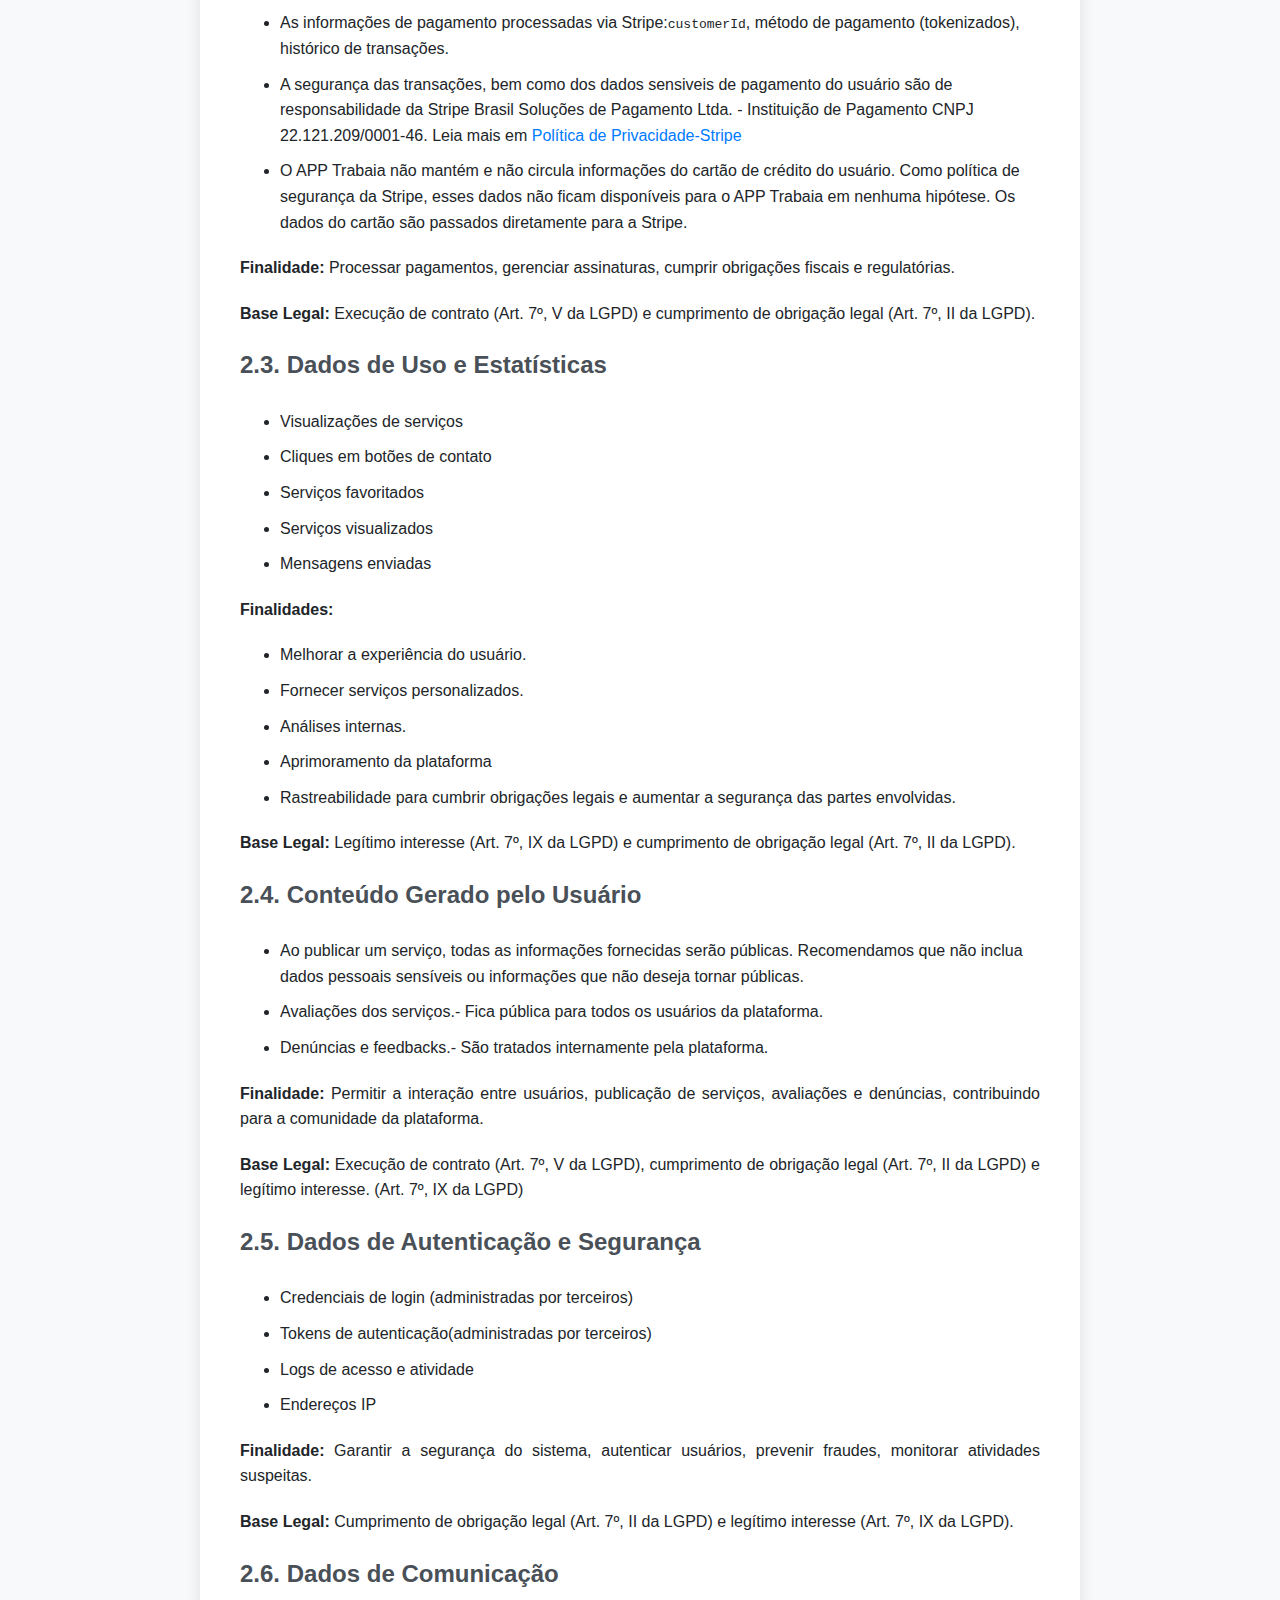
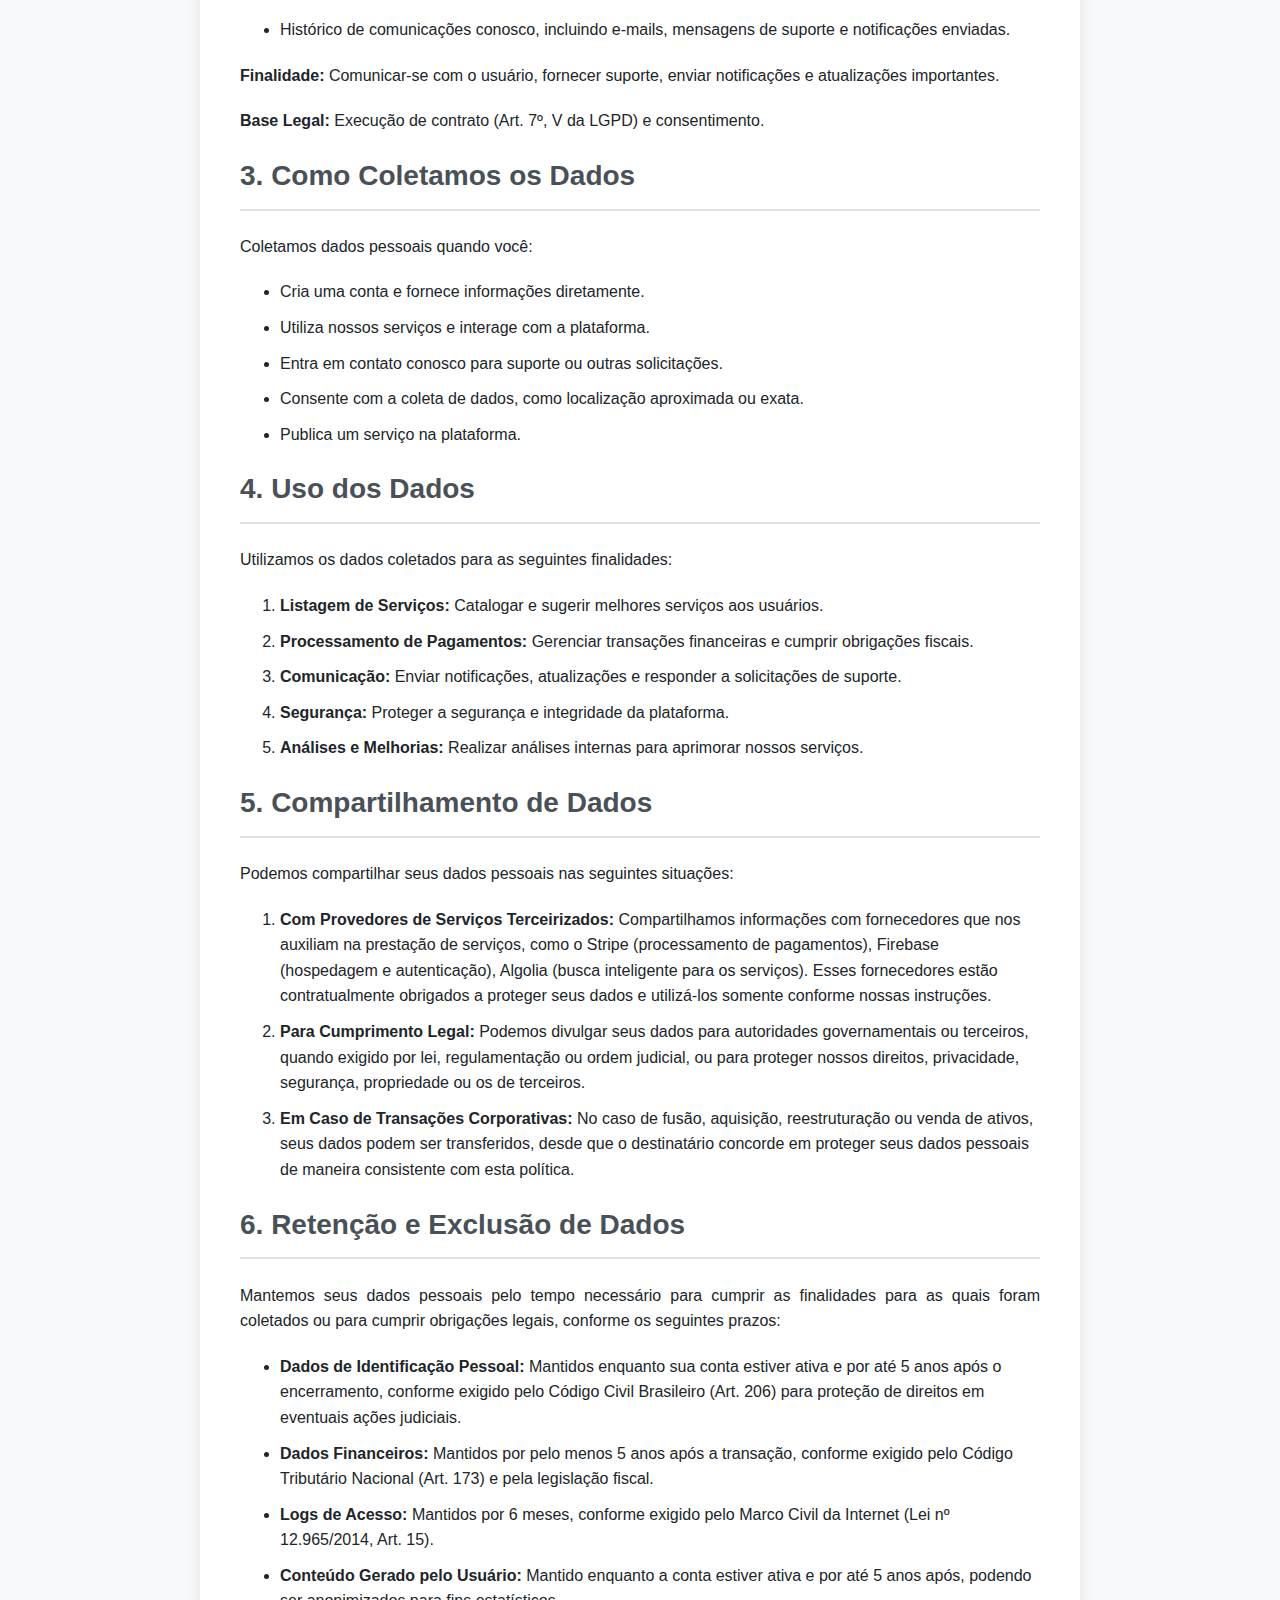
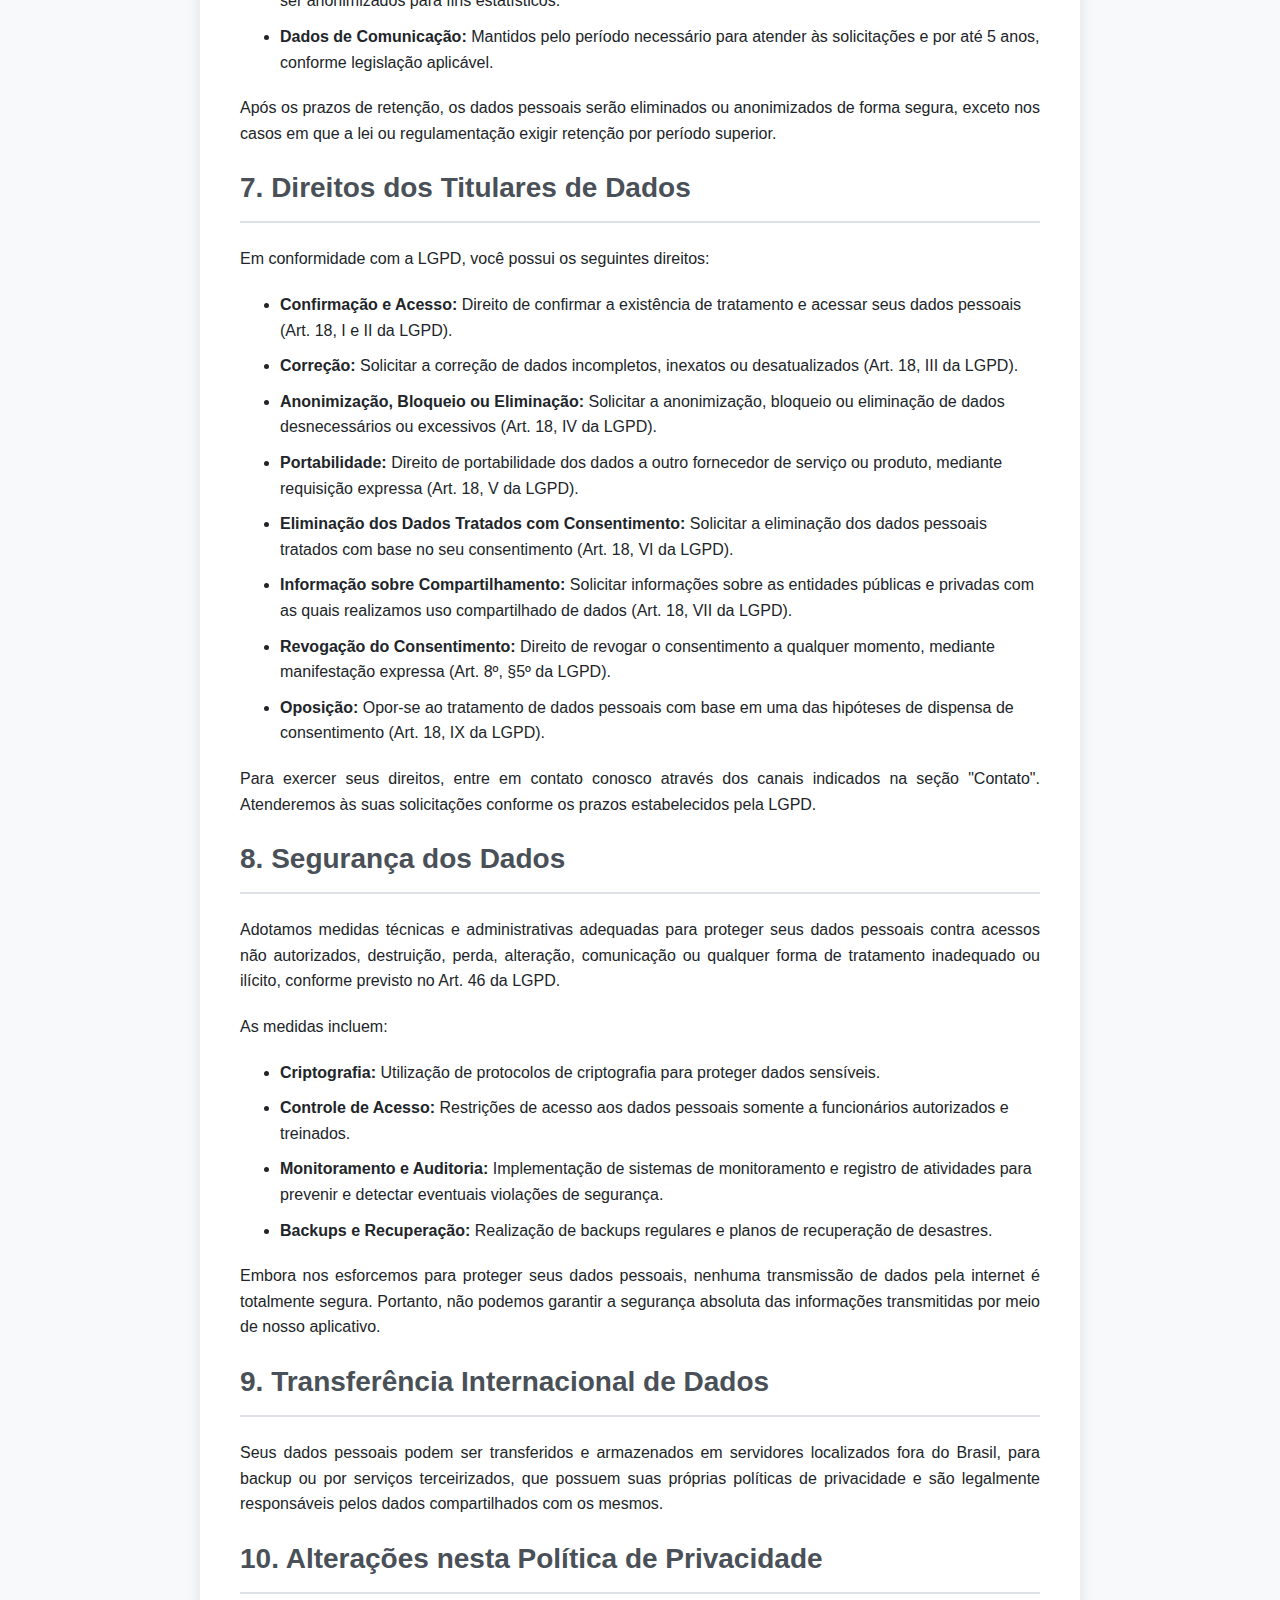
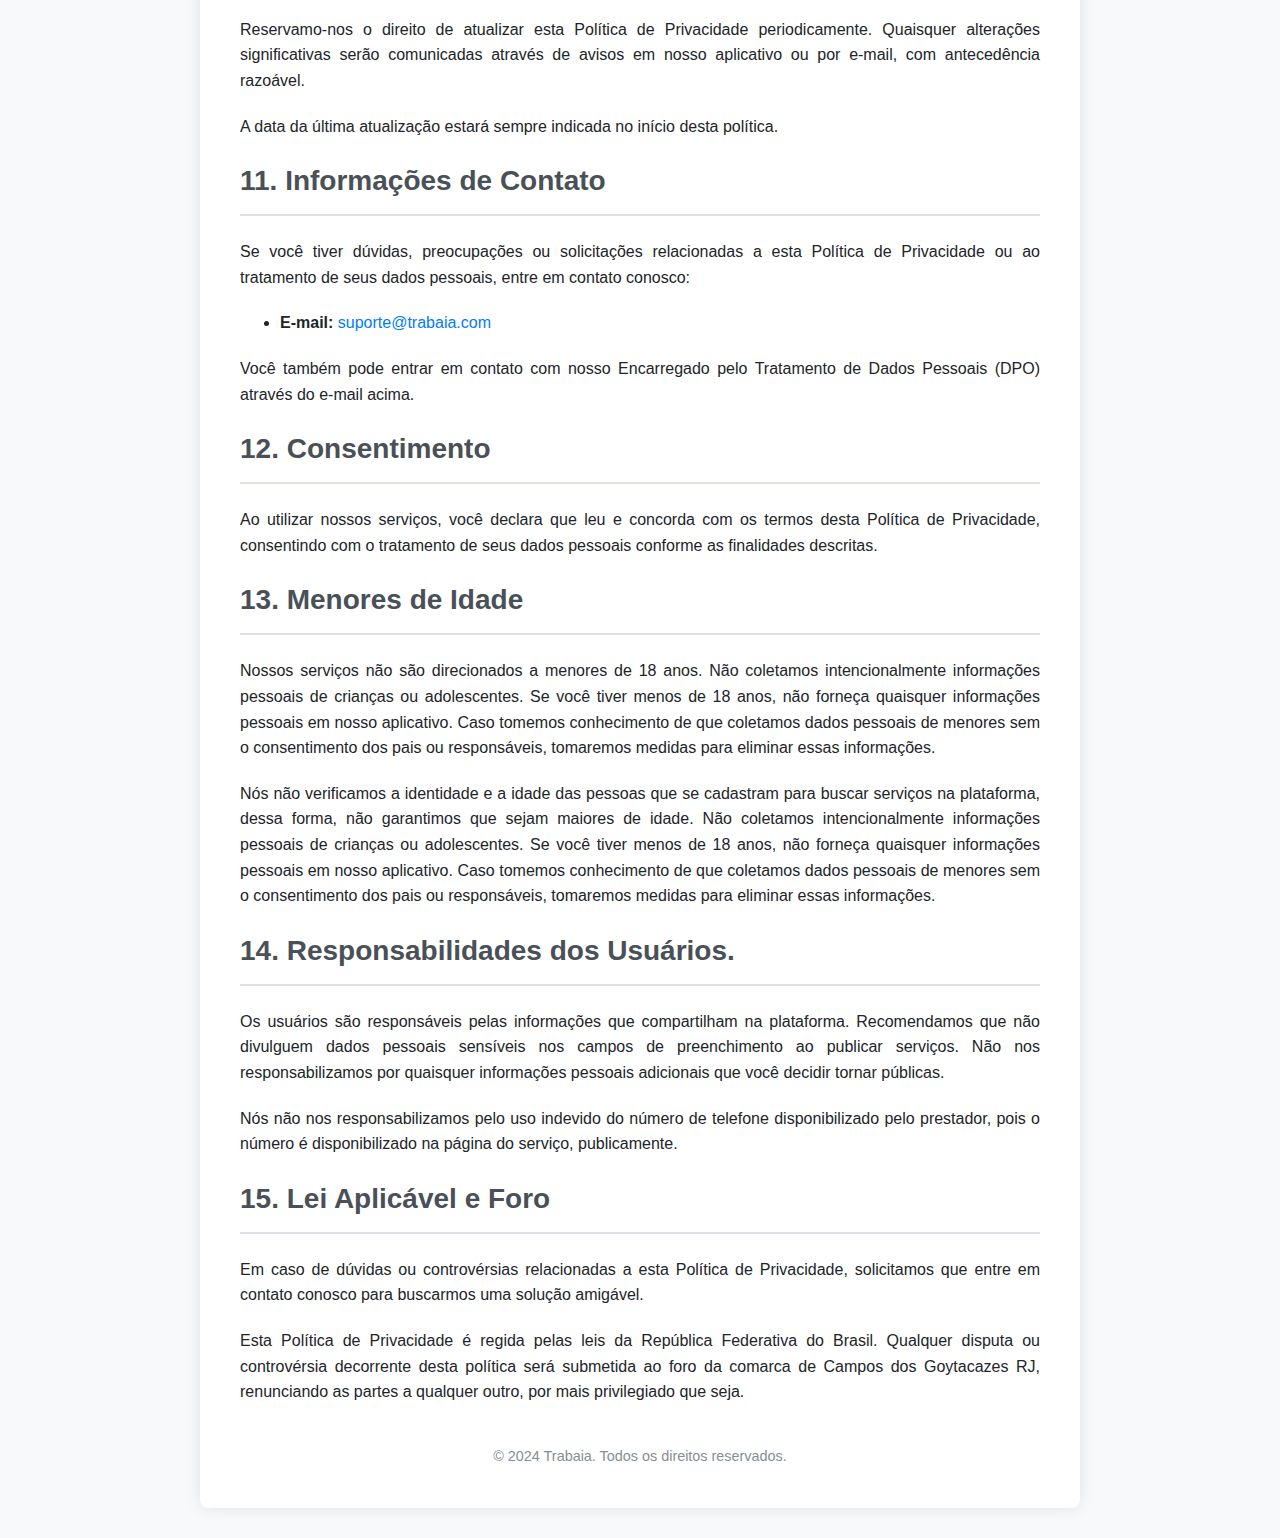
==== commit 7b117b27: "Update politica-de-privacidade.html" ====
--- a/politica-de-privacidade.html
+++ b/politica-de-privacidade.html
@@ -71,11 +71,8 @@
         
         <h2>Introdução</h2>
         <p><strong>Data de Vigência:</strong> 29/11/2024</p>
-        <p>O APP Trabaia, de responsabilidade da empresa 57.197.191 Luis Flavio da Costa Terra, inscrita no CNPJ 57.197.191/0001-40, respeita e valoriza a privacidade de seus usuários. Esta Política de Privacidade explica como coletamos, usamos, armazenamos, compartilhamos e protegemos suas informações pessoais ao utilizar nosso aplicativo móvel ("Trabaia") e nossos serviços, em conformidade com a Lei Geral de Proteção de Dados Pessoais (LGPD) - Lei nº 13.709/2018.</p>
+        <p>O APP Trabaia, de responsabilidade da empresa 57.197.191 Luis Flavio da Costa Terra, controladora dos dados pessoais tratados no âmbito desta Política de Privacidade, inscrita no CNPJ 57.197.191/0001-40, respeita e valoriza a privacidade de seus usuários. Esta Política de Privacidade explica como coletamos, usamos, armazenamos, compartilhamos e protegemos suas informações pessoais ao utilizar nosso aplicativo móvel ("Trabaia") e nossos serviços, em conformidade com a Lei Geral de Proteção de Dados Pessoais (LGPD) - Lei nº 13.709/2018.</p>
         <p>Ao utilizar nossos serviços, você declara que leu e concorda com os termos desta Política de Privacidade.</p>
-
-        <h2>1. Controlador dos Dados</h2>
-        <p>O APP Trabaia é a controladora dos dados pessoais tratados no âmbito desta Política de Privacidade.</p>
 
         <h2>2. Dados que Coletamos e Finalidades</h2>
         <p>Coletamos os seguintes tipos de dados pessoais:</p>
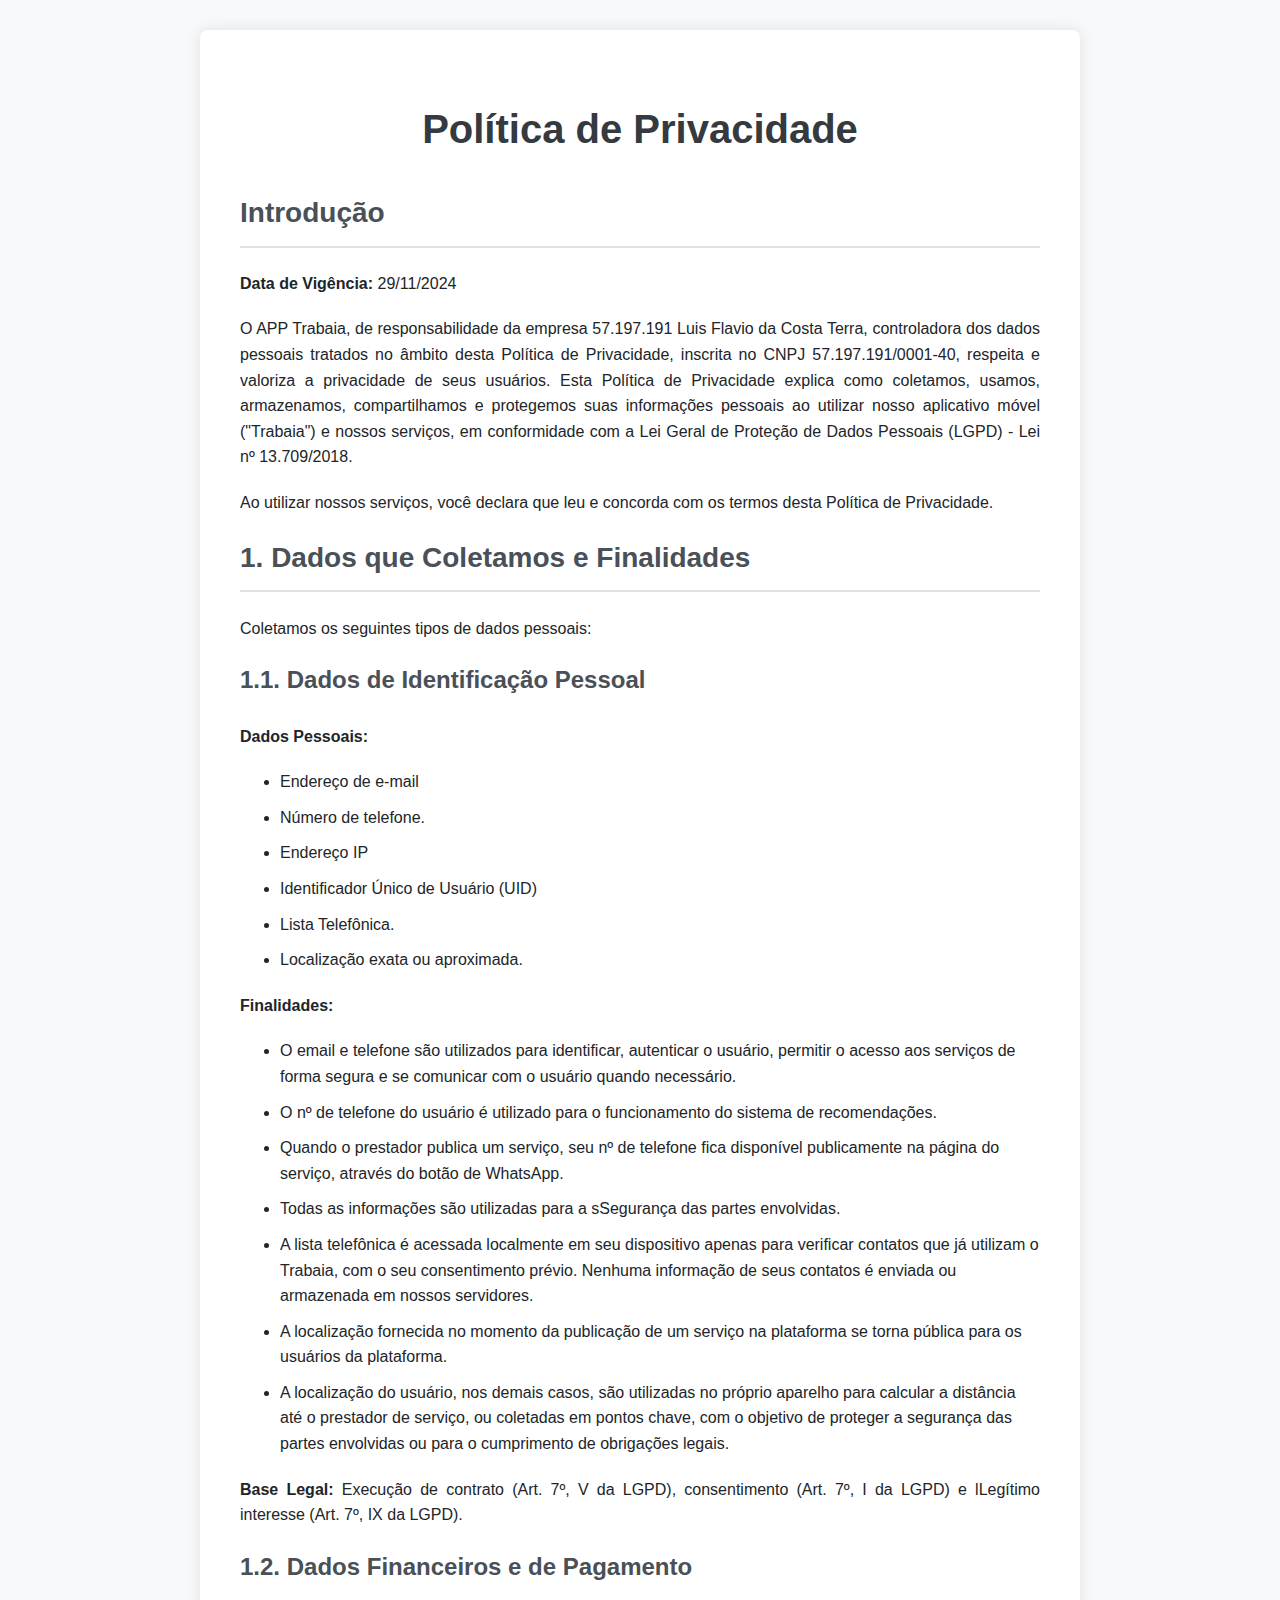
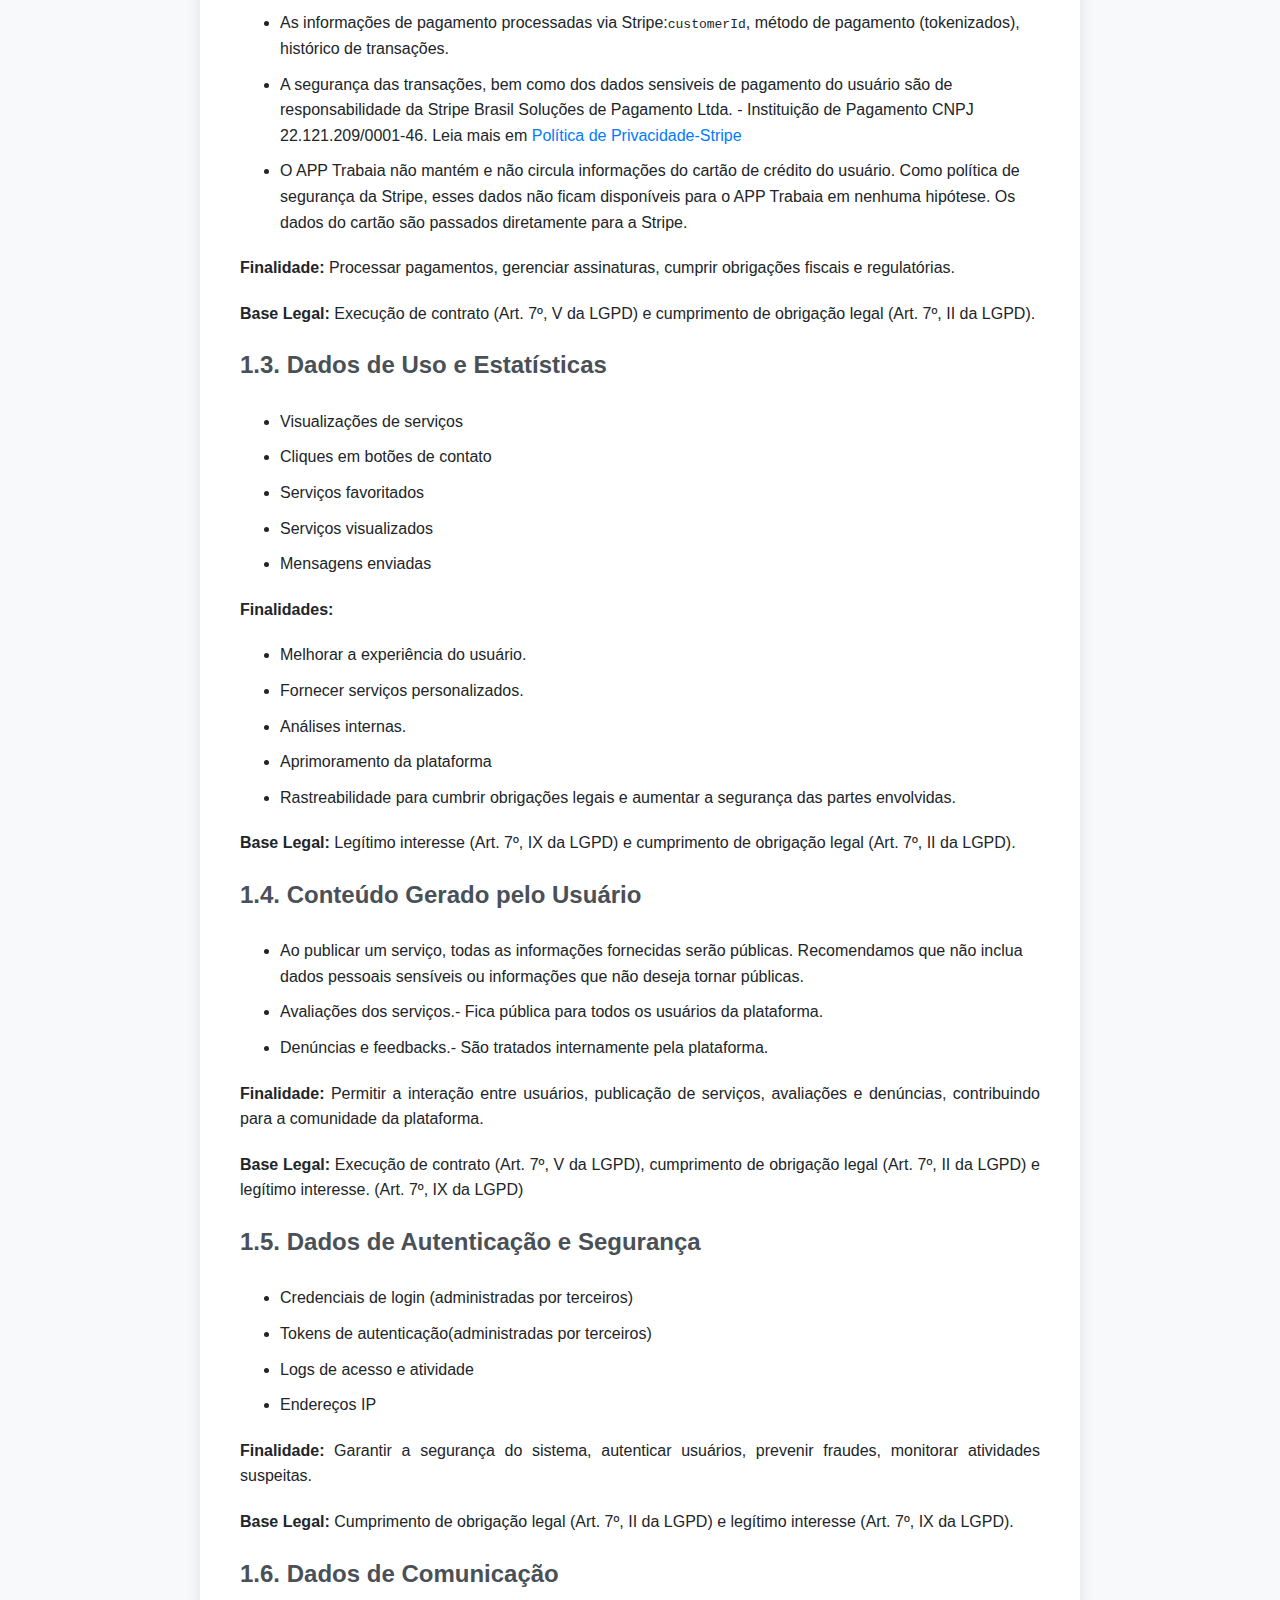
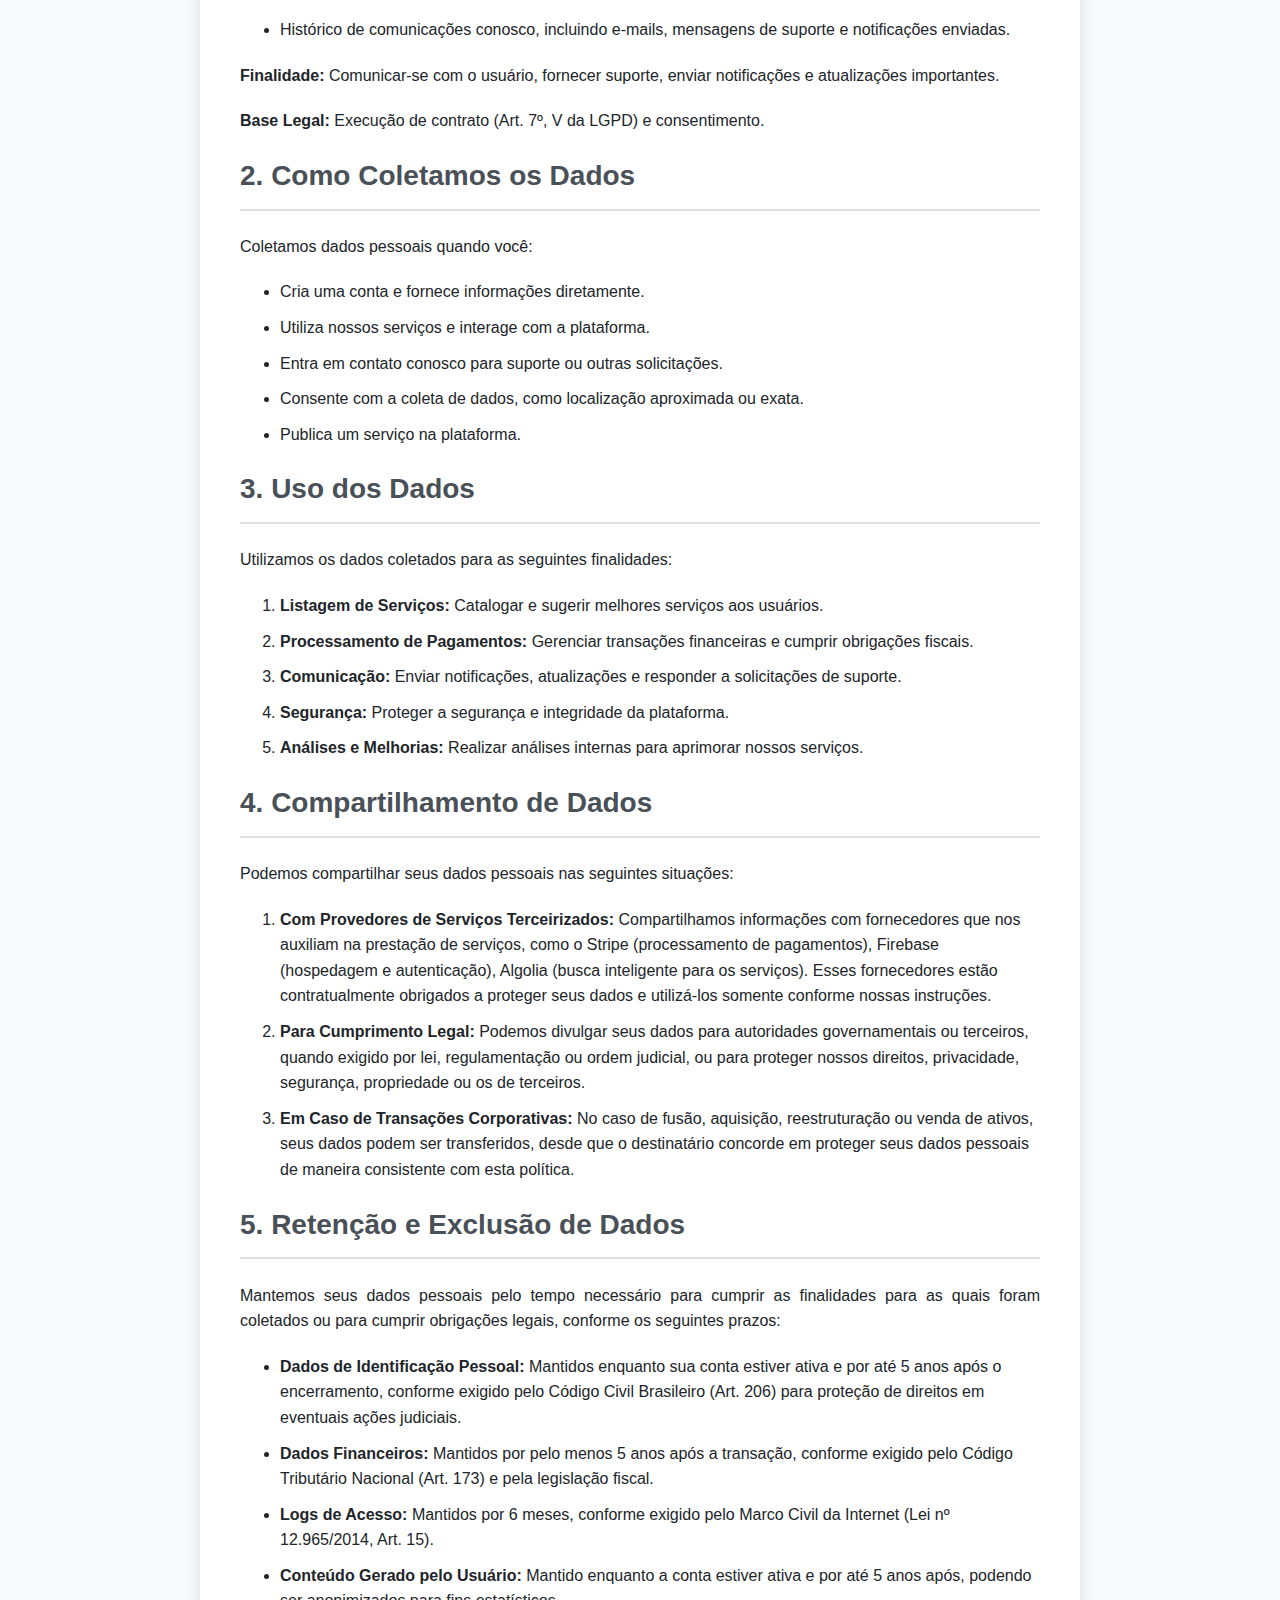
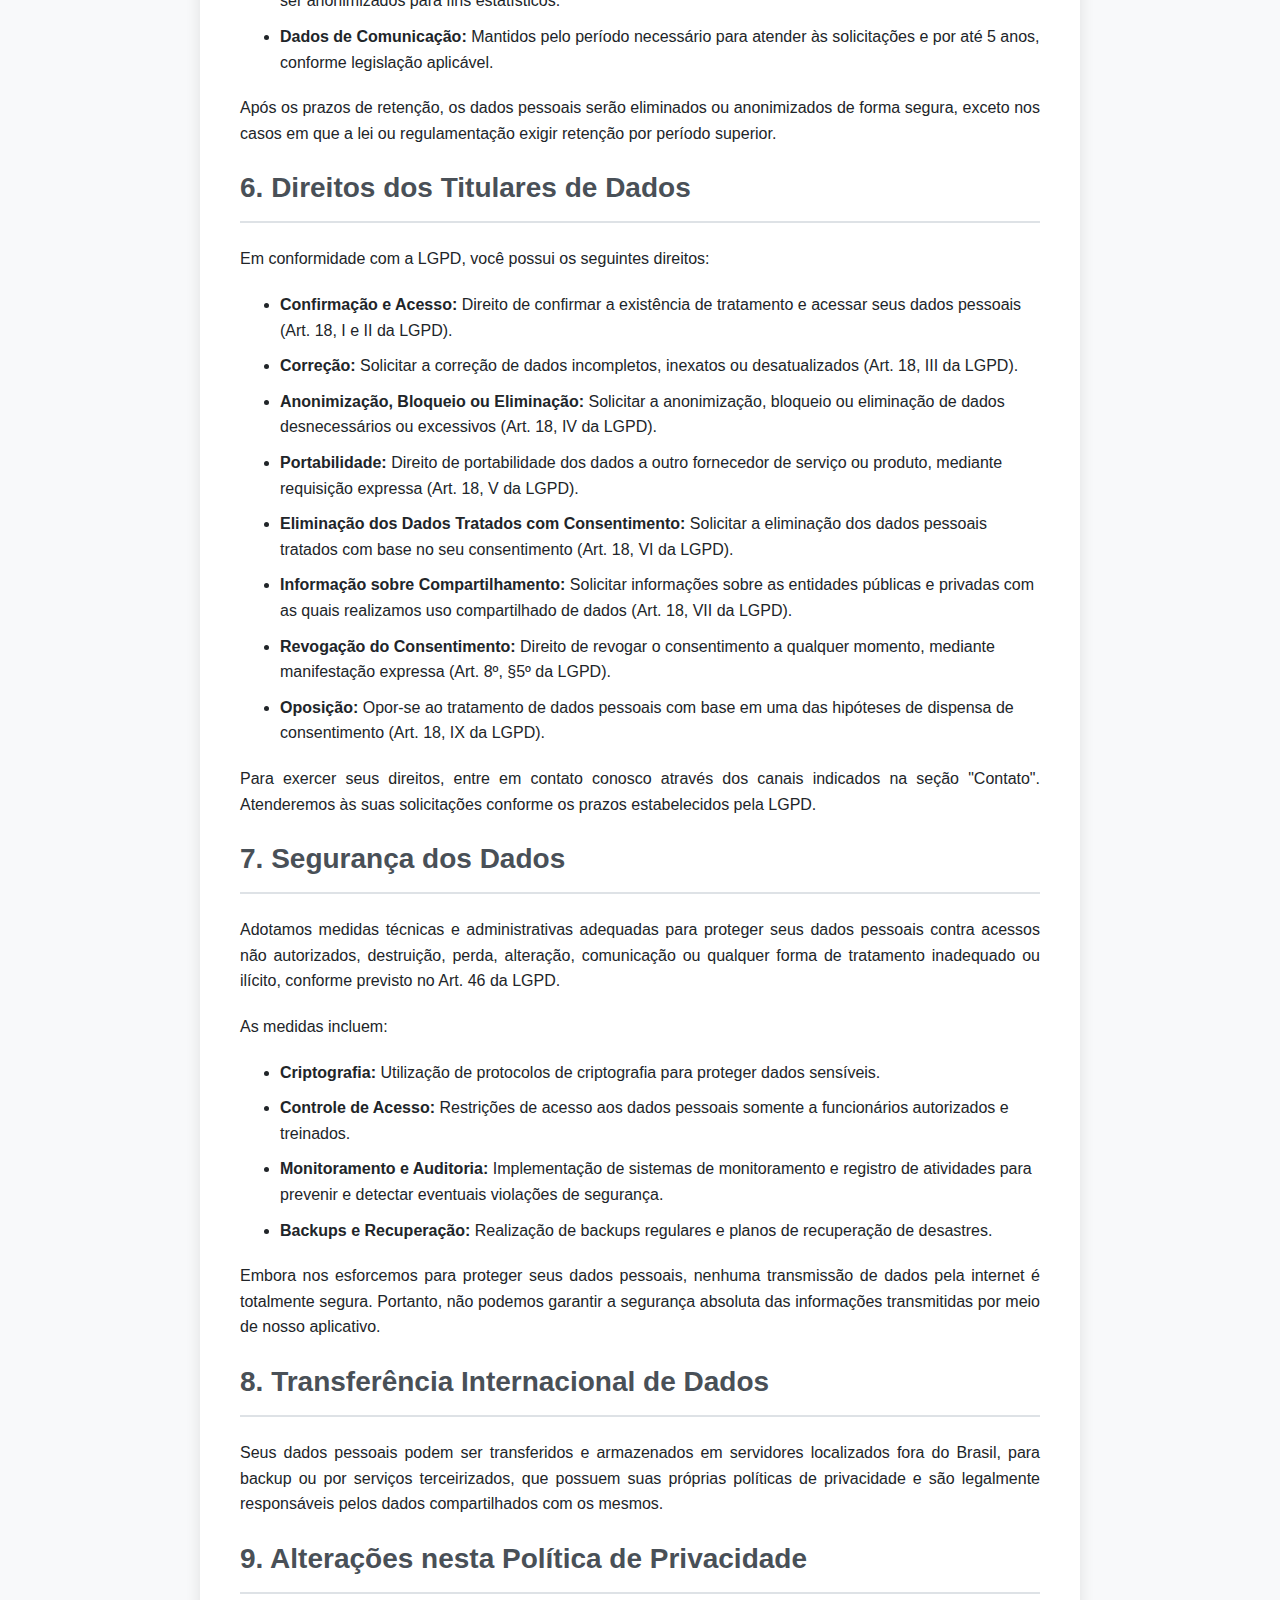
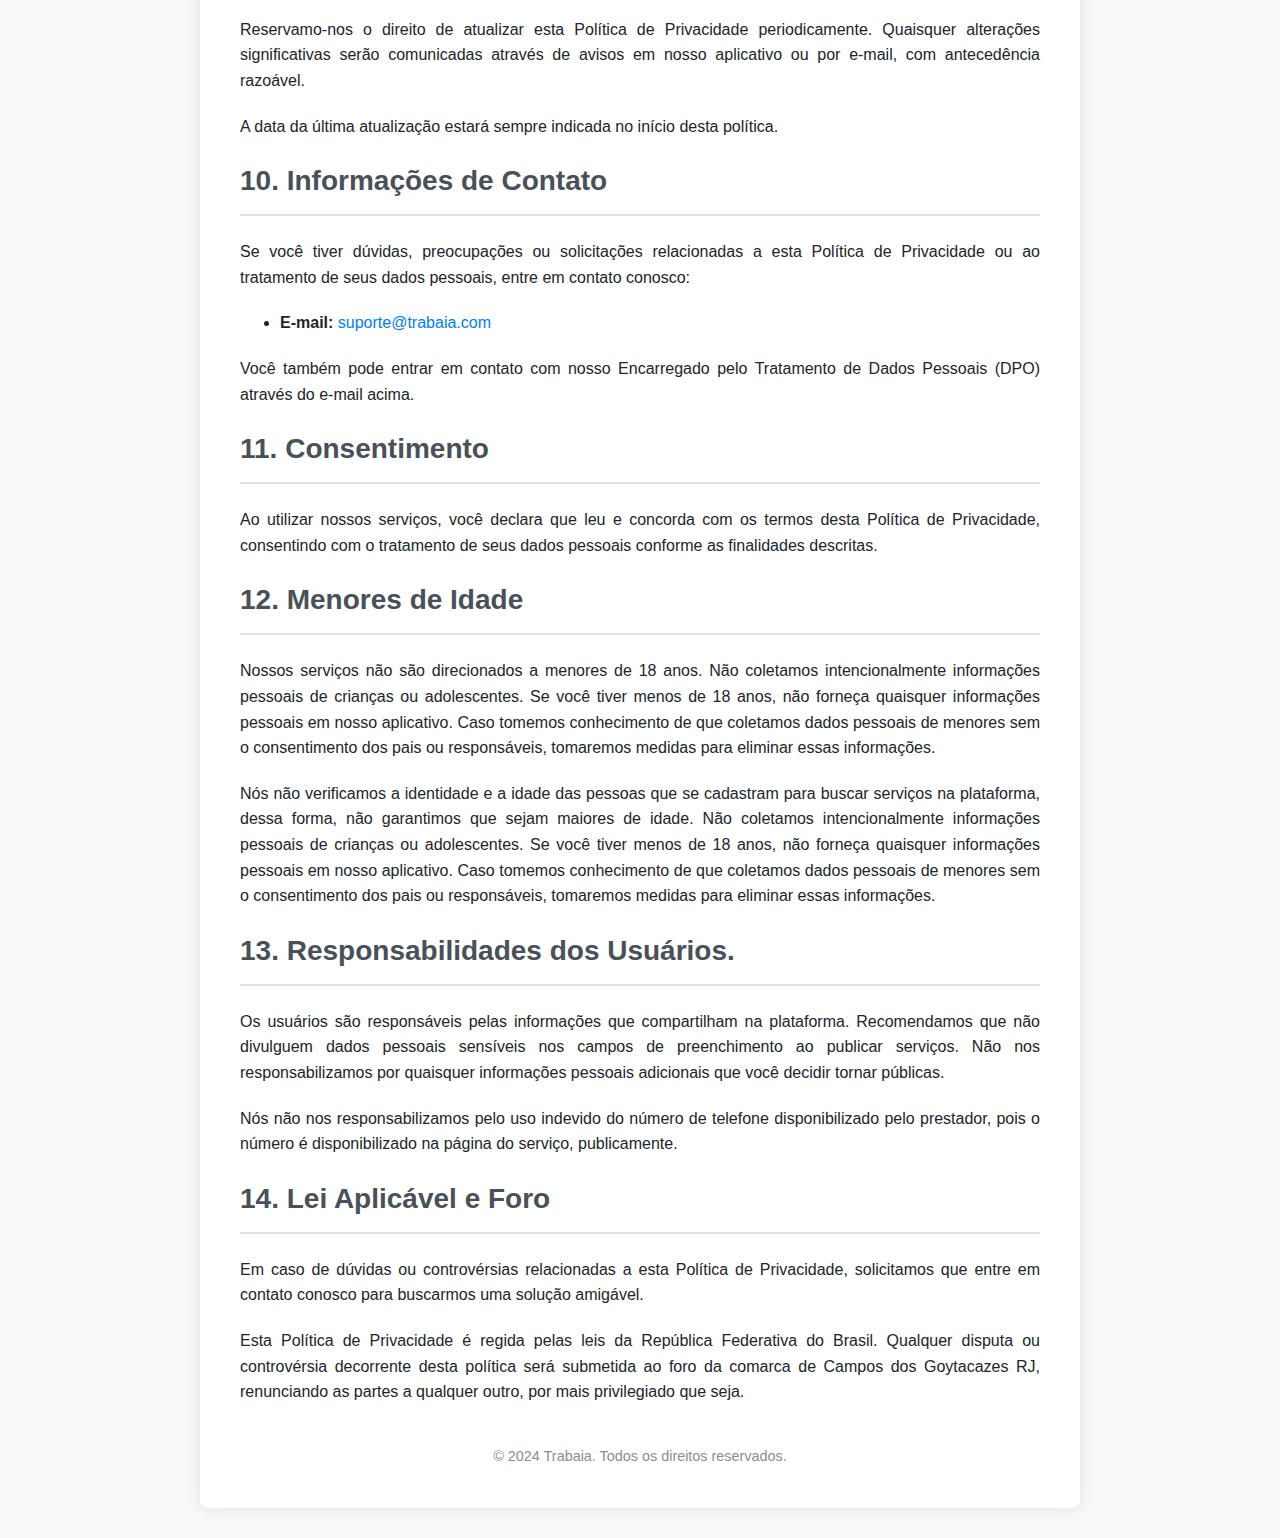
==== commit 3d79728e: "Update politica-de-privacidade.html" ====
--- a/politica-de-privacidade.html
+++ b/politica-de-privacidade.html
@@ -74,10 +74,10 @@
         <p>O APP Trabaia, de responsabilidade da empresa 57.197.191 Luis Flavio da Costa Terra, controladora dos dados pessoais tratados no âmbito desta Política de Privacidade, inscrita no CNPJ 57.197.191/0001-40, respeita e valoriza a privacidade de seus usuários. Esta Política de Privacidade explica como coletamos, usamos, armazenamos, compartilhamos e protegemos suas informações pessoais ao utilizar nosso aplicativo móvel ("Trabaia") e nossos serviços, em conformidade com a Lei Geral de Proteção de Dados Pessoais (LGPD) - Lei nº 13.709/2018.</p>
         <p>Ao utilizar nossos serviços, você declara que leu e concorda com os termos desta Política de Privacidade.</p>
 
-        <h2>2. Dados que Coletamos e Finalidades</h2>
+        <h2>1. Dados que Coletamos e Finalidades</h2>
         <p>Coletamos os seguintes tipos de dados pessoais:</p>
 
-        <h3>2.1. Dados de Identificação Pessoal</h3>
+        <h3>1.1. Dados de Identificação Pessoal</h3>
         <p><strong>Dados Pessoais:</strong></p>
         <ul>
             <li>Endereço de e-mail</li>
@@ -99,7 +99,7 @@
         </ul>
         <p><strong>Base Legal:</strong> Execução de contrato (Art. 7º, V da LGPD), consentimento (Art. 7º, I da LGPD) e  lLegítimo interesse (Art. 7º, IX da LGPD).</p>
 
-        <h3>2.2. Dados Financeiros e de Pagamento</h3>
+        <h3>1.2. Dados Financeiros e de Pagamento</h3>
         <ul>
             <li>As informações de pagamento processadas via Stripe:<code>customerId</code>, método de pagamento (tokenizados), histórico de transações.</li>
             <li>A segurança das transações, bem como dos dados sensiveis de pagamento do usuário são de responsabilidade da Stripe Brasil Soluções de Pagamento Ltda. - Instituição de Pagamento
@@ -109,7 +109,7 @@
         <p><strong>Finalidade:</strong> Processar pagamentos, gerenciar assinaturas, cumprir obrigações fiscais e regulatórias.</p>
         <p><strong>Base Legal:</strong> Execução de contrato (Art. 7º, V da LGPD) e cumprimento de obrigação legal (Art. 7º, II da LGPD).</p>
 
-        <h3>2.3. Dados de Uso e Estatísticas</h3>
+        <h3>1.3. Dados de Uso e Estatísticas</h3>
         <ul>
             <li>Visualizações de serviços</li>
             <li>Cliques em botões de contato</li>
@@ -127,7 +127,7 @@
         </ul>
         <p><strong>Base Legal:</strong> Legítimo interesse (Art. 7º, IX da LGPD) e  cumprimento de obrigação legal (Art. 7º, II da LGPD).</p>
 
-        <h3>2.4. Conteúdo Gerado pelo Usuário</h3>
+        <h3>1.4. Conteúdo Gerado pelo Usuário</h3>
         <ul>
             <li>Ao publicar um serviço, todas as informações fornecidas serão públicas. Recomendamos que não inclua dados pessoais sensíveis ou informações que não deseja tornar públicas.</li>
             <li>Avaliações dos serviços.- Fica pública para todos os usuários da plataforma.</li>
@@ -136,7 +136,7 @@
         <p><strong>Finalidade:</strong> Permitir a interação entre usuários, publicação de serviços, avaliações e denúncias, contribuindo para a comunidade da plataforma.</p>
         <p><strong>Base Legal:</strong> Execução de contrato (Art. 7º, V da LGPD), cumprimento de obrigação legal (Art. 7º, II da LGPD) e legítimo interesse. (Art. 7º, IX da LGPD)</p>
 
-        <h3>2.5. Dados de Autenticação e Segurança</h3>
+        <h3>1.5. Dados de Autenticação e Segurança</h3>
         <ul>
             <li>Credenciais de login (administradas por terceiros)</li>
             <li>Tokens de autenticação(administradas por terceiros)</li>
@@ -146,14 +146,14 @@
         <p><strong>Finalidade:</strong> Garantir a segurança do sistema, autenticar usuários, prevenir fraudes, monitorar atividades suspeitas.</p>
         <p><strong>Base Legal:</strong> Cumprimento de obrigação legal (Art. 7º, II da LGPD) e legítimo interesse (Art. 7º, IX da LGPD).</p>
 
-        <h3>2.6. Dados de Comunicação</h3>
+        <h3>1.6. Dados de Comunicação</h3>
         <ul>
             <li>Histórico de comunicações conosco, incluindo e-mails, mensagens de suporte e notificações enviadas.</li>
         </ul>
         <p><strong>Finalidade:</strong> Comunicar-se com o usuário, fornecer suporte, enviar notificações e atualizações importantes.</p>
         <p><strong>Base Legal:</strong> Execução de contrato (Art. 7º, V da LGPD) e consentimento.</p>
 
-        <h2>3. Como Coletamos os Dados</h2>
+        <h2>2. Como Coletamos os Dados</h2>
         <p>Coletamos dados pessoais quando você:</p>
         <ul>
             <li>Cria uma conta e fornece informações diretamente.</li>
@@ -163,7 +163,7 @@
             <li>Publica um serviço na plataforma.</li>
         </ul>
 
-        <h2>4. Uso dos Dados</h2>
+        <h2>3. Uso dos Dados</h2>
         <p>Utilizamos os dados coletados para as seguintes finalidades:</p>
         <ol>
             <li><strong>Listagem de Serviços:</strong> Catalogar e sugerir melhores serviços aos usuários.</li>
@@ -173,7 +173,7 @@
             <li><strong>Análises e Melhorias:</strong> Realizar análises internas para aprimorar nossos serviços.</li>
         </ol>
 
-        <h2>5. Compartilhamento de Dados</h2>
+        <h2>4. Compartilhamento de Dados</h2>
         <p>Podemos compartilhar seus dados pessoais nas seguintes situações:</p>
         <ol>
             <li><strong>Com Provedores de Serviços Terceirizados:</strong> Compartilhamos informações com fornecedores que nos auxiliam na prestação de serviços, como o Stripe (processamento de pagamentos), Firebase (hospedagem e autenticação), Algolia (busca inteligente para os serviços). Esses fornecedores estão contratualmente obrigados a proteger seus dados e utilizá-los somente conforme nossas instruções.</li>
@@ -181,7 +181,7 @@
             <li><strong>Em Caso de Transações Corporativas:</strong> No caso de fusão, aquisição, reestruturação ou venda de ativos, seus dados podem ser transferidos, desde que o destinatário concorde em proteger seus dados pessoais de maneira consistente com esta política.</li>
         </ol>
 
-        <h2>6. Retenção e Exclusão de Dados</h2>
+        <h2>5. Retenção e Exclusão de Dados</h2>
         <p>Mantemos seus dados pessoais pelo tempo necessário para cumprir as finalidades para as quais foram coletados ou para cumprir obrigações legais, conforme os seguintes prazos:</p>
         <ul>
             <li><strong>Dados de Identificação Pessoal:</strong> Mantidos enquanto sua conta estiver ativa e por até 5 anos após o encerramento, conforme exigido pelo Código Civil Brasileiro (Art. 206) para proteção de direitos em eventuais ações judiciais.</li>
@@ -192,7 +192,7 @@
         </ul>
         <p>Após os prazos de retenção, os dados pessoais serão eliminados ou anonimizados de forma segura, exceto nos casos em que a lei ou regulamentação exigir retenção por período superior.</p>
 
-        <h2>7. Direitos dos Titulares de Dados</h2>
+        <h2>6. Direitos dos Titulares de Dados</h2>
         <p>Em conformidade com a LGPD, você possui os seguintes direitos:</p>
         <ul>
             <li><strong>Confirmação e Acesso:</strong> Direito de confirmar a existência de tratamento e acessar seus dados pessoais (Art. 18, I e II da LGPD).</li>
@@ -206,7 +206,7 @@
         </ul>
         <p>Para exercer seus direitos, entre em contato conosco através dos canais indicados na seção "Contato". Atenderemos às suas solicitações conforme os prazos estabelecidos pela LGPD.</p>
 
-        <h2>8. Segurança dos Dados</h2>
+        <h2>7. Segurança dos Dados</h2>
         <p>Adotamos medidas técnicas e administrativas adequadas para proteger seus dados pessoais contra acessos não autorizados, destruição, perda, alteração, comunicação ou qualquer forma de tratamento inadequado ou ilícito, conforme previsto no Art. 46 da LGPD.</p>
         <p>As medidas incluem:</p>
         <ul>
@@ -217,14 +217,14 @@
         </ul>
         <p>Embora nos esforcemos para proteger seus dados pessoais, nenhuma transmissão de dados pela internet é totalmente segura. Portanto, não podemos garantir a segurança absoluta das informações transmitidas por meio de nosso aplicativo.</p>
 
-        <h2>9. Transferência Internacional de Dados</h2>
+        <h2>8. Transferência Internacional de Dados</h2>
         <p>Seus dados pessoais podem ser transferidos e armazenados em servidores localizados fora do Brasil, para backup ou por serviços terceirizados, que possuem suas próprias políticas de privacidade e são legalmente responsáveis pelos dados compartilhados com os mesmos. </p>
 
-        <h2>10. Alterações nesta Política de Privacidade</h2>
+        <h2>9. Alterações nesta Política de Privacidade</h2>
         <p>Reservamo-nos o direito de atualizar esta Política de Privacidade periodicamente. Quaisquer alterações significativas serão comunicadas através de avisos em nosso aplicativo ou por e-mail, com antecedência razoável.</p>
         <p>A data da última atualização estará sempre indicada no início desta política.</p>
 
-        <h2>11. Informações de Contato</h2>
+        <h2>10. Informações de Contato</h2>
         <p>Se você tiver dúvidas, preocupações ou solicitações relacionadas a esta Política de Privacidade ou ao tratamento de seus dados pessoais, entre em contato conosco:</p>
         
         <ul>
@@ -232,18 +232,18 @@
         </ul>
         <p>Você também pode entrar em contato com nosso Encarregado pelo Tratamento de Dados Pessoais (DPO) através do e-mail acima.</p>
 
-        <h2>12. Consentimento</h2>
+        <h2>11. Consentimento</h2>
         <p>Ao utilizar nossos serviços, você declara que leu e concorda com os termos desta Política de Privacidade, consentindo com o tratamento de seus dados pessoais conforme as finalidades descritas.</p>
 
-        <h2>13. Menores de Idade</h2>
+        <h2>12. Menores de Idade</h2>
         <p>Nossos serviços não são direcionados a menores de 18 anos. Não coletamos intencionalmente informações pessoais de crianças ou adolescentes. Se você tiver menos de 18 anos, não forneça quaisquer informações pessoais em nosso aplicativo. Caso tomemos conhecimento de que coletamos dados pessoais de menores sem o consentimento dos pais ou responsáveis, tomaremos medidas para eliminar essas informações.</p>
         <p>Nós não verificamos a identidade e a idade das pessoas que se cadastram para buscar serviços na plataforma, dessa forma, não garantimos que sejam maiores de idade. Não coletamos intencionalmente informações pessoais de crianças ou adolescentes. Se você tiver menos de 18 anos, não forneça quaisquer informações pessoais em nosso aplicativo. Caso tomemos conhecimento de que coletamos dados pessoais de menores sem o consentimento dos pais ou responsáveis, tomaremos medidas para eliminar essas informações.</p>
 
-         <h2>14. Responsabilidades dos Usuários.</h2>
+         <h2>13. Responsabilidades dos Usuários.</h2>
         <p>Os usuários são responsáveis pelas informações que compartilham na plataforma. Recomendamos que não divulguem dados pessoais sensíveis nos campos de preenchimento ao publicar serviços. Não nos responsabilizamos por quaisquer informações pessoais adicionais que você decidir tornar públicas.</p>
         <p>Nós não nos responsabilizamos pelo uso indevido do número de telefone disponibilizado pelo prestador, pois o número é disponibilizado na página do serviço, publicamente.</p>
 
-        <h2>15. Lei Aplicável e Foro</h2>
+        <h2>14. Lei Aplicável e Foro</h2>
         <p>Em caso de dúvidas ou controvérsias relacionadas a esta Política de Privacidade, solicitamos que entre em contato conosco para buscarmos uma solução amigável.</p>
         <p>Esta Política de Privacidade é regida pelas leis da República Federativa do Brasil. Qualquer disputa ou controvérsia decorrente desta política será submetida ao foro da comarca de Campos dos Goytacazes RJ, renunciando as partes a qualquer outro, por mais privilegiado que seja.</p>
 
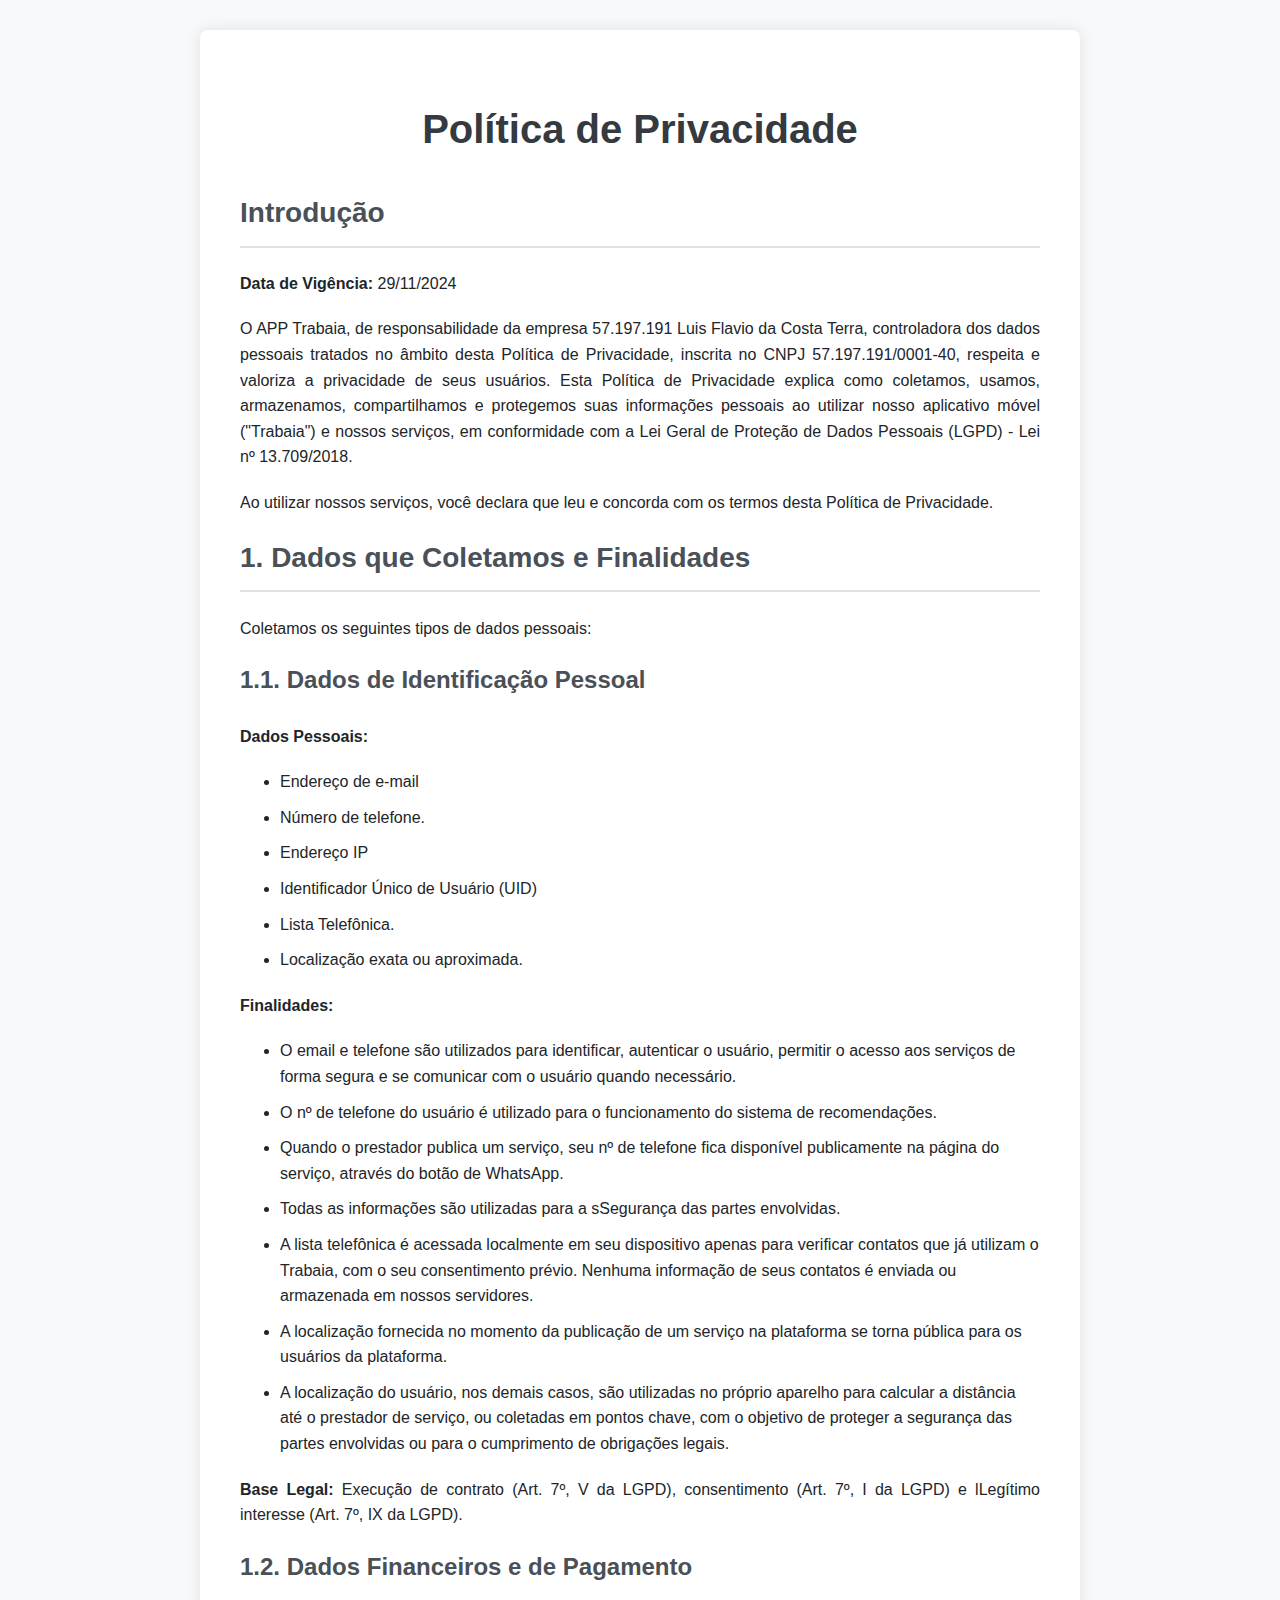
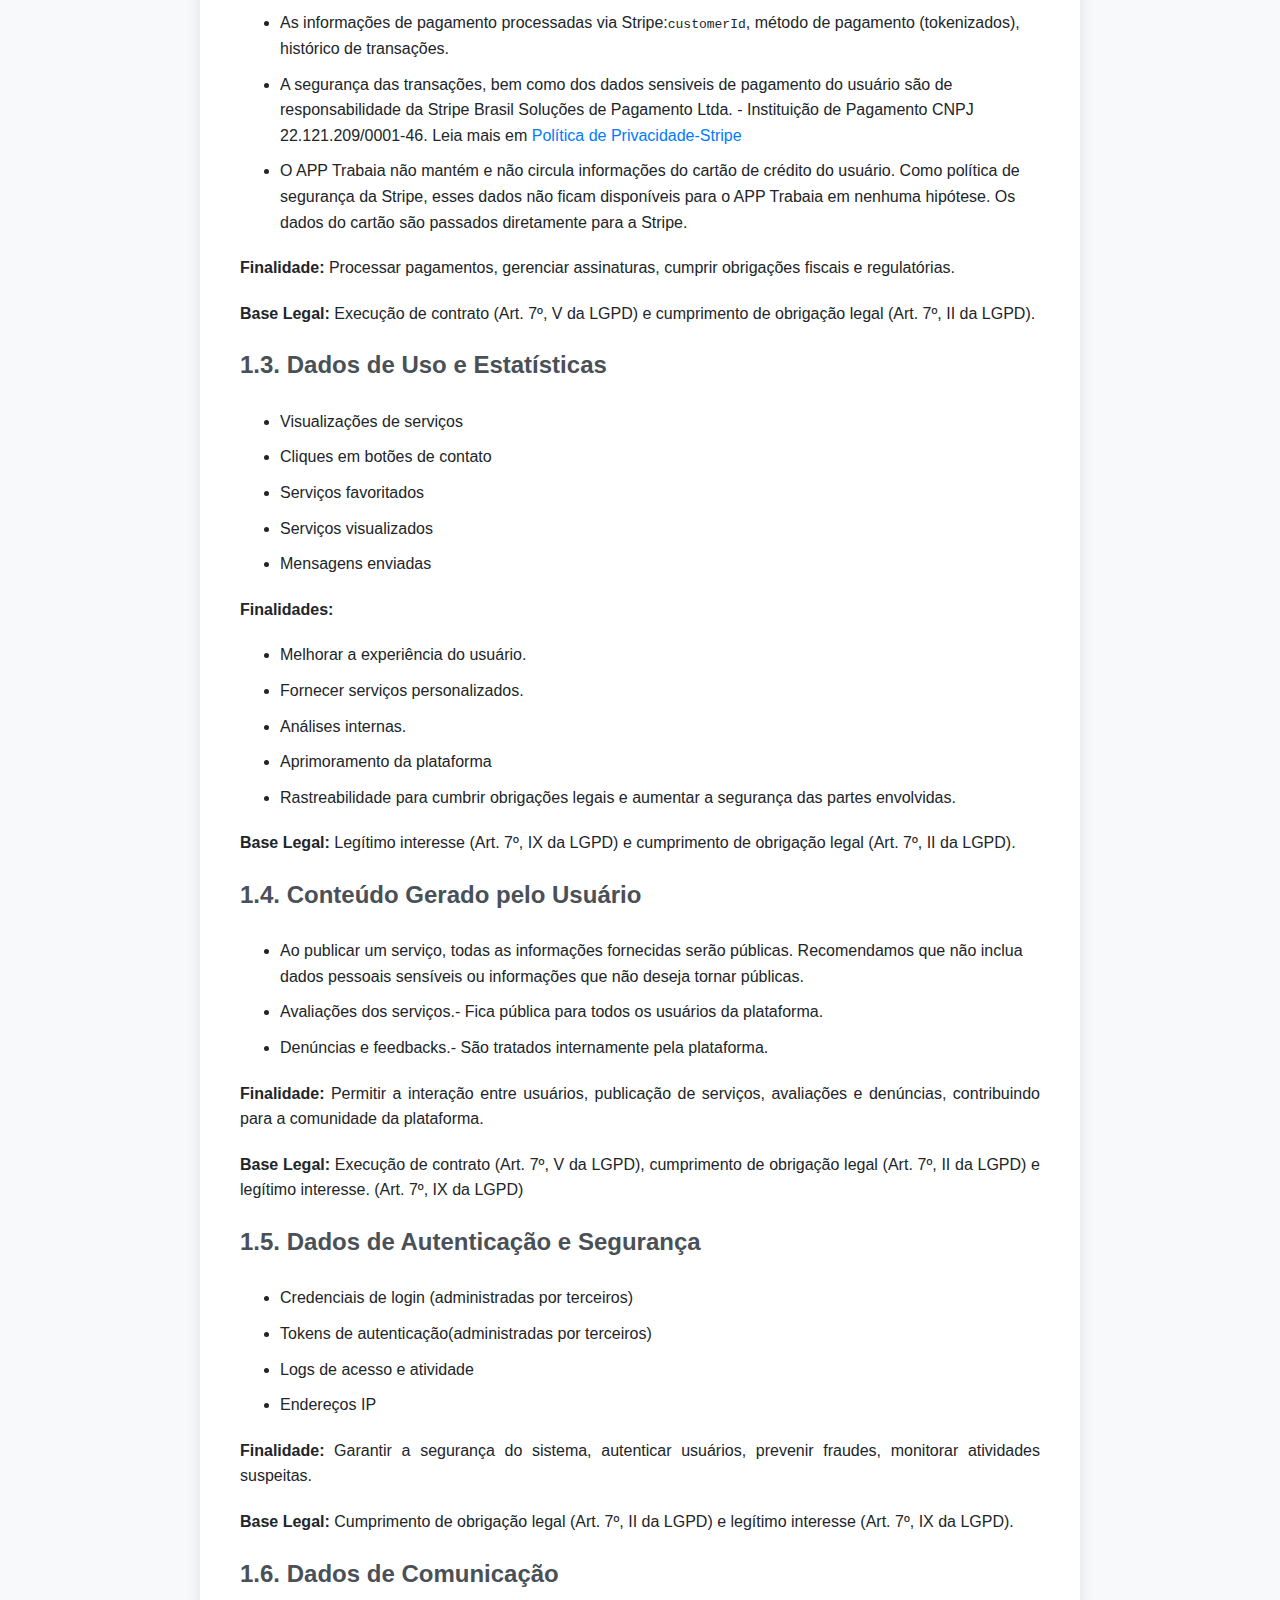
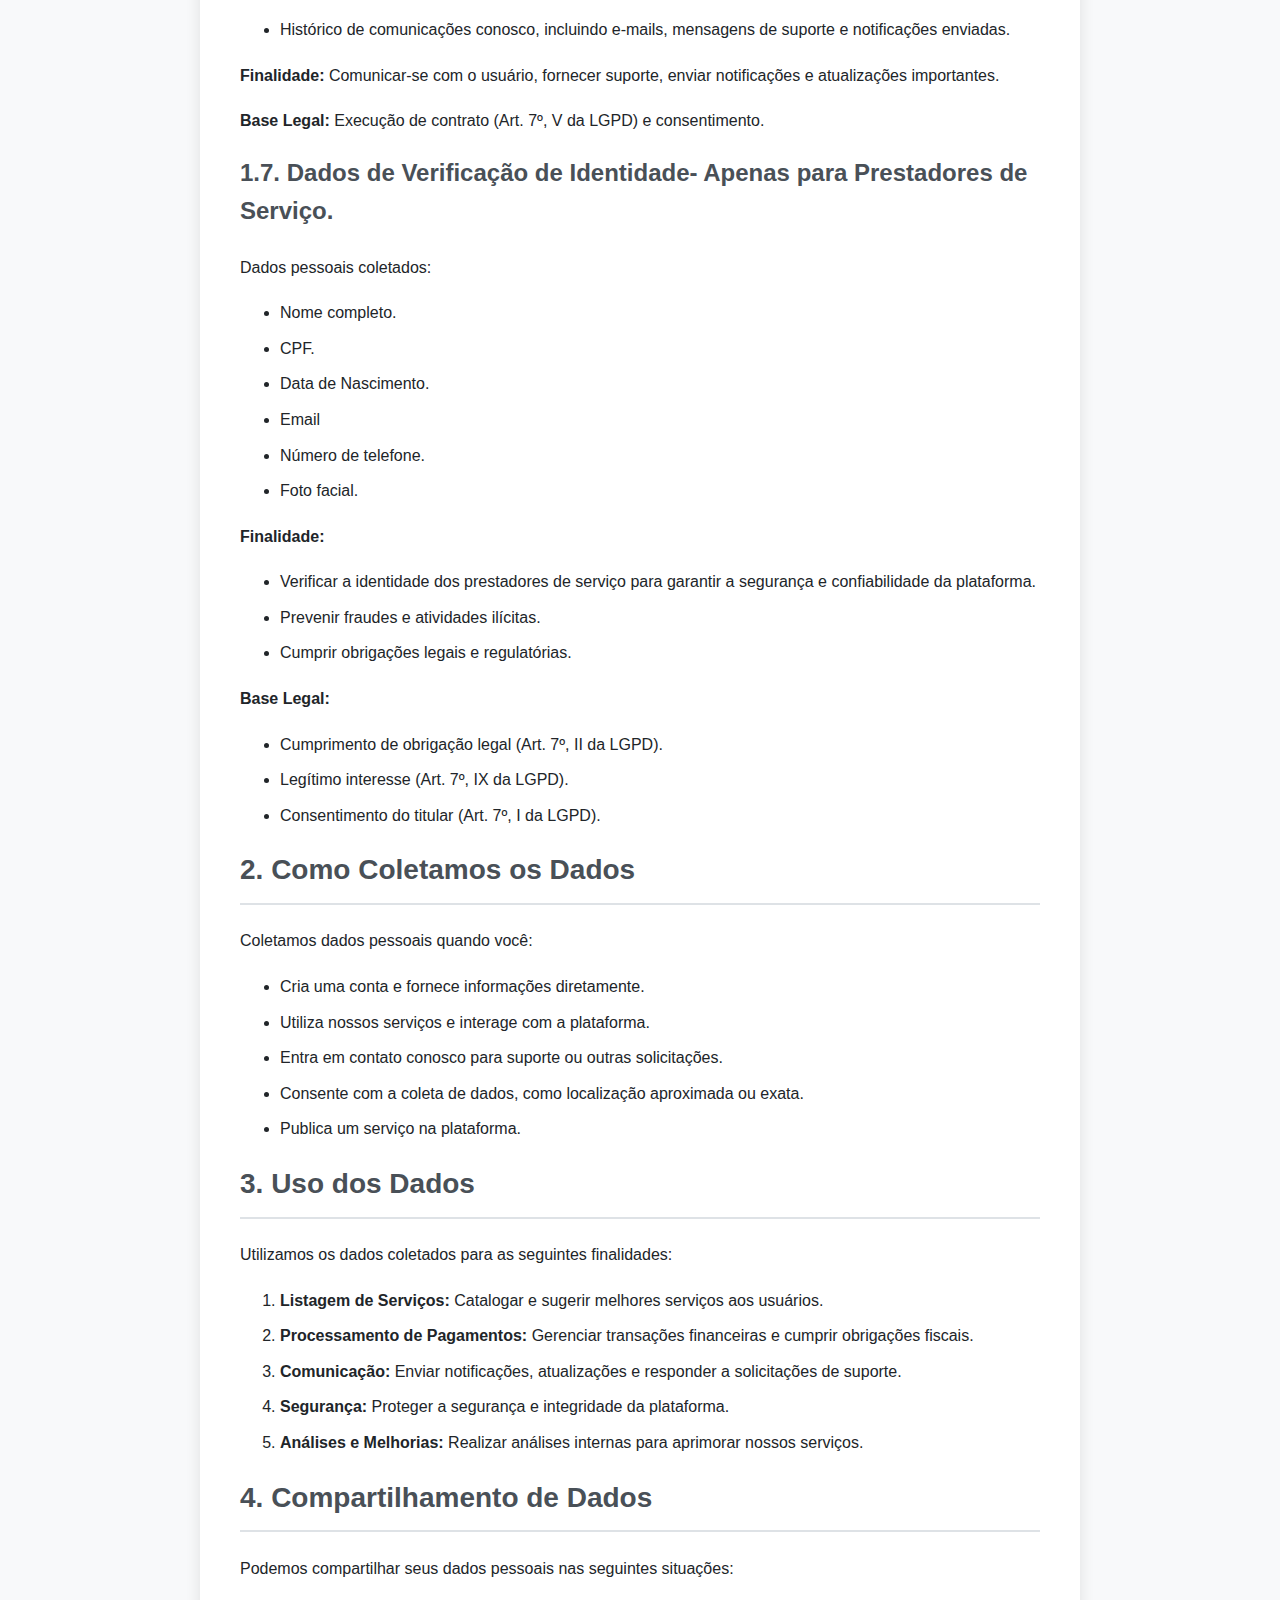
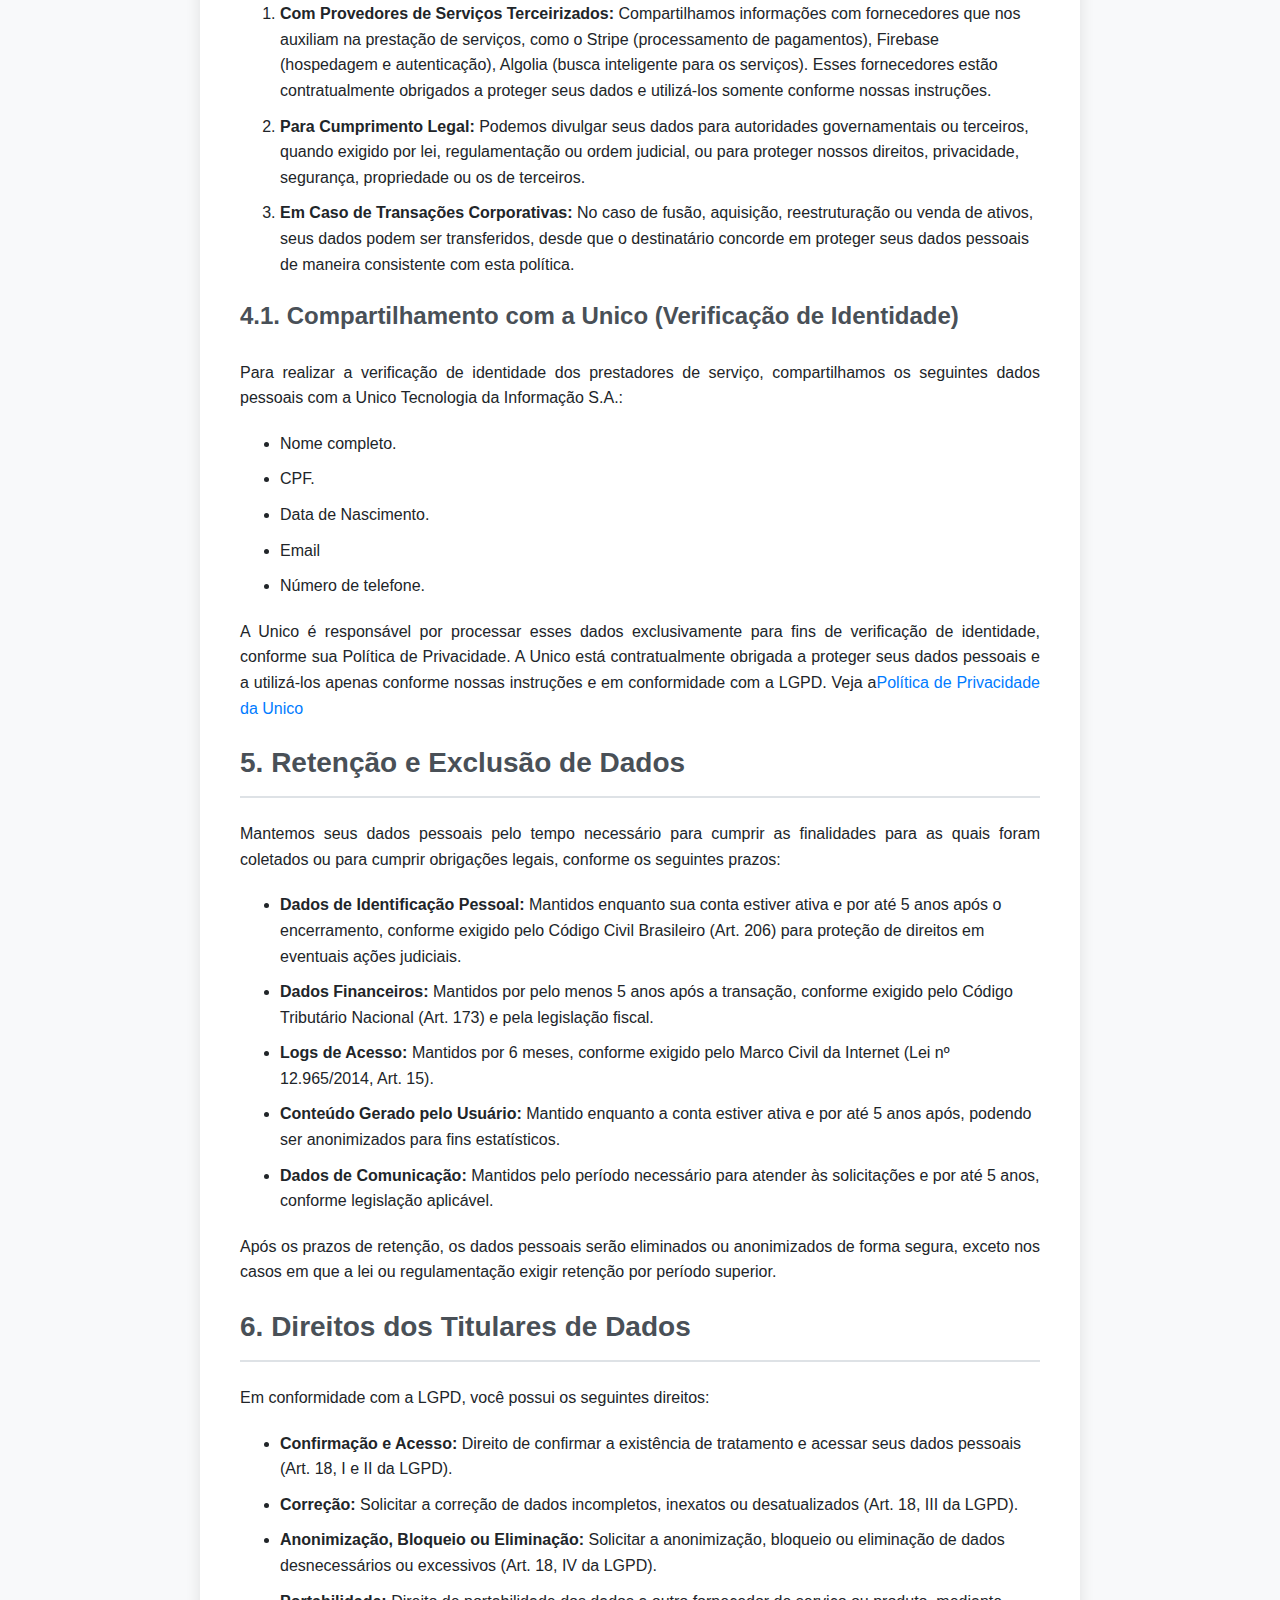
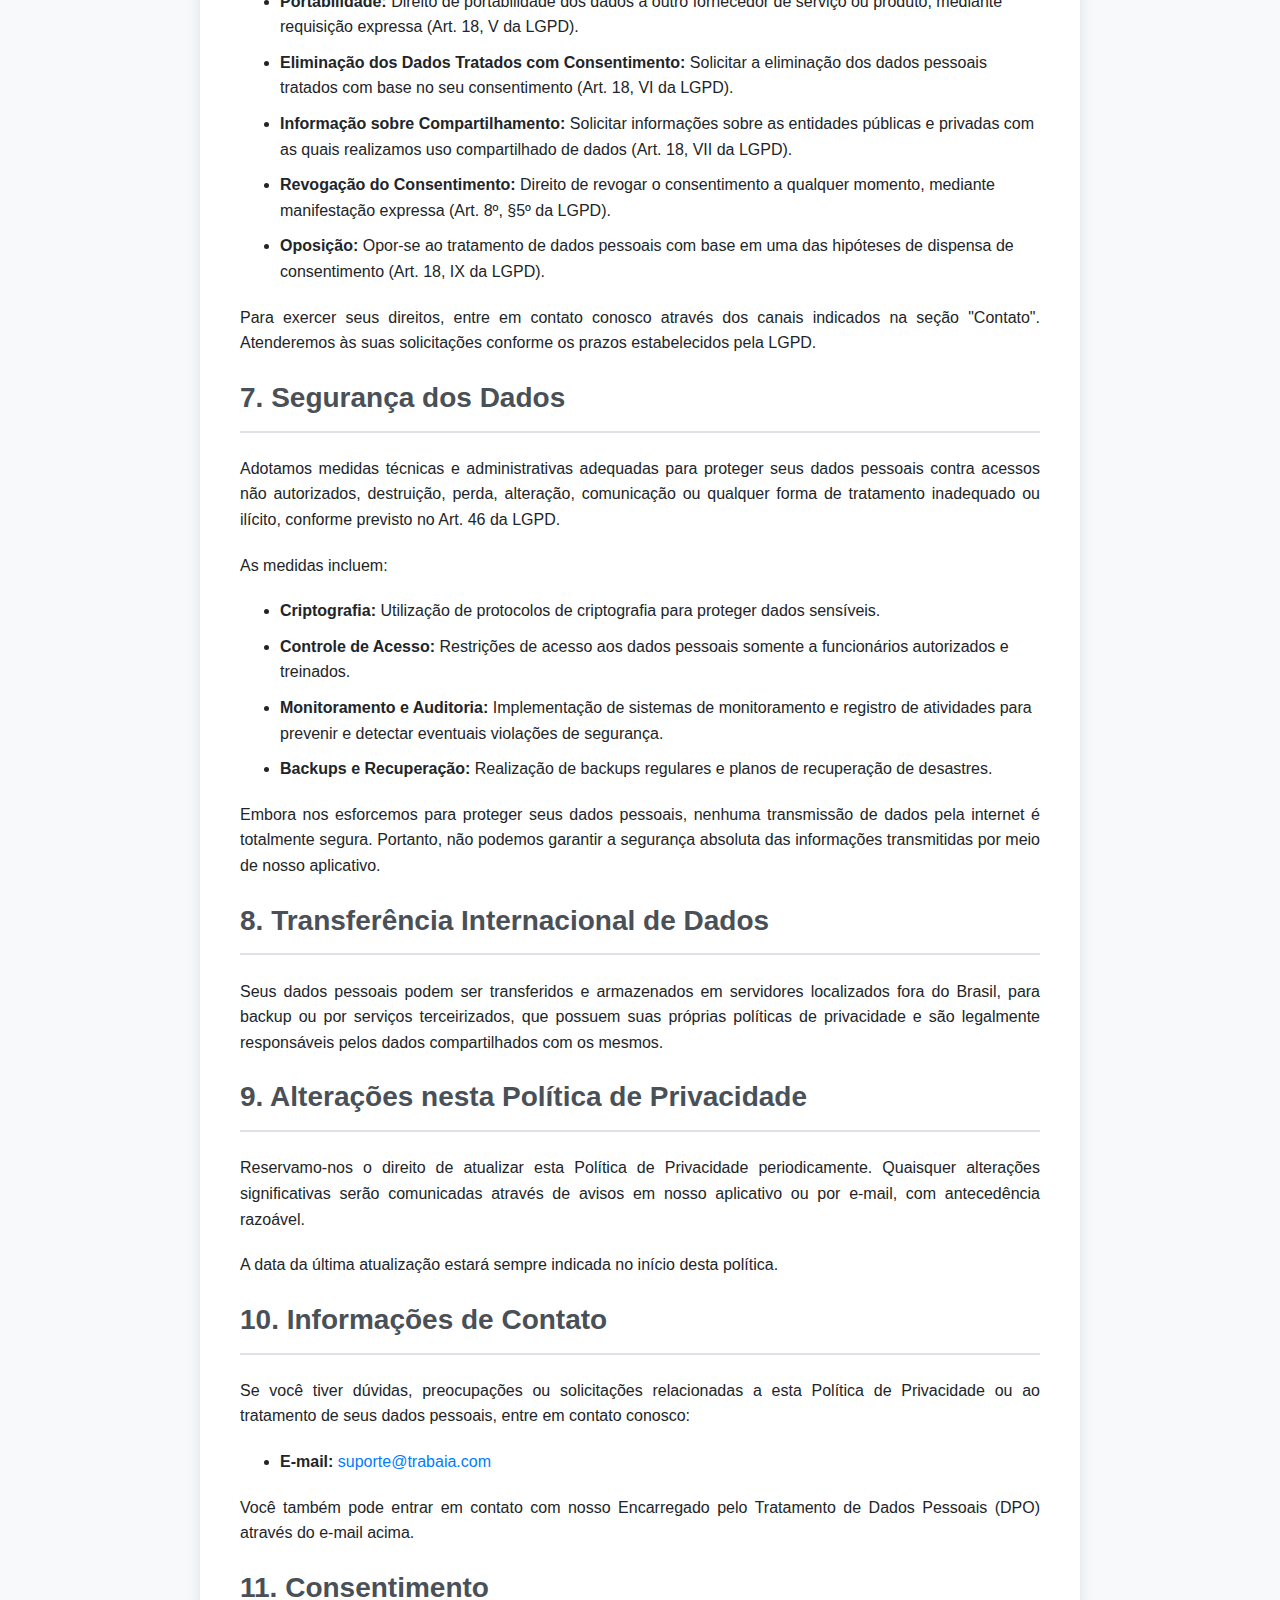
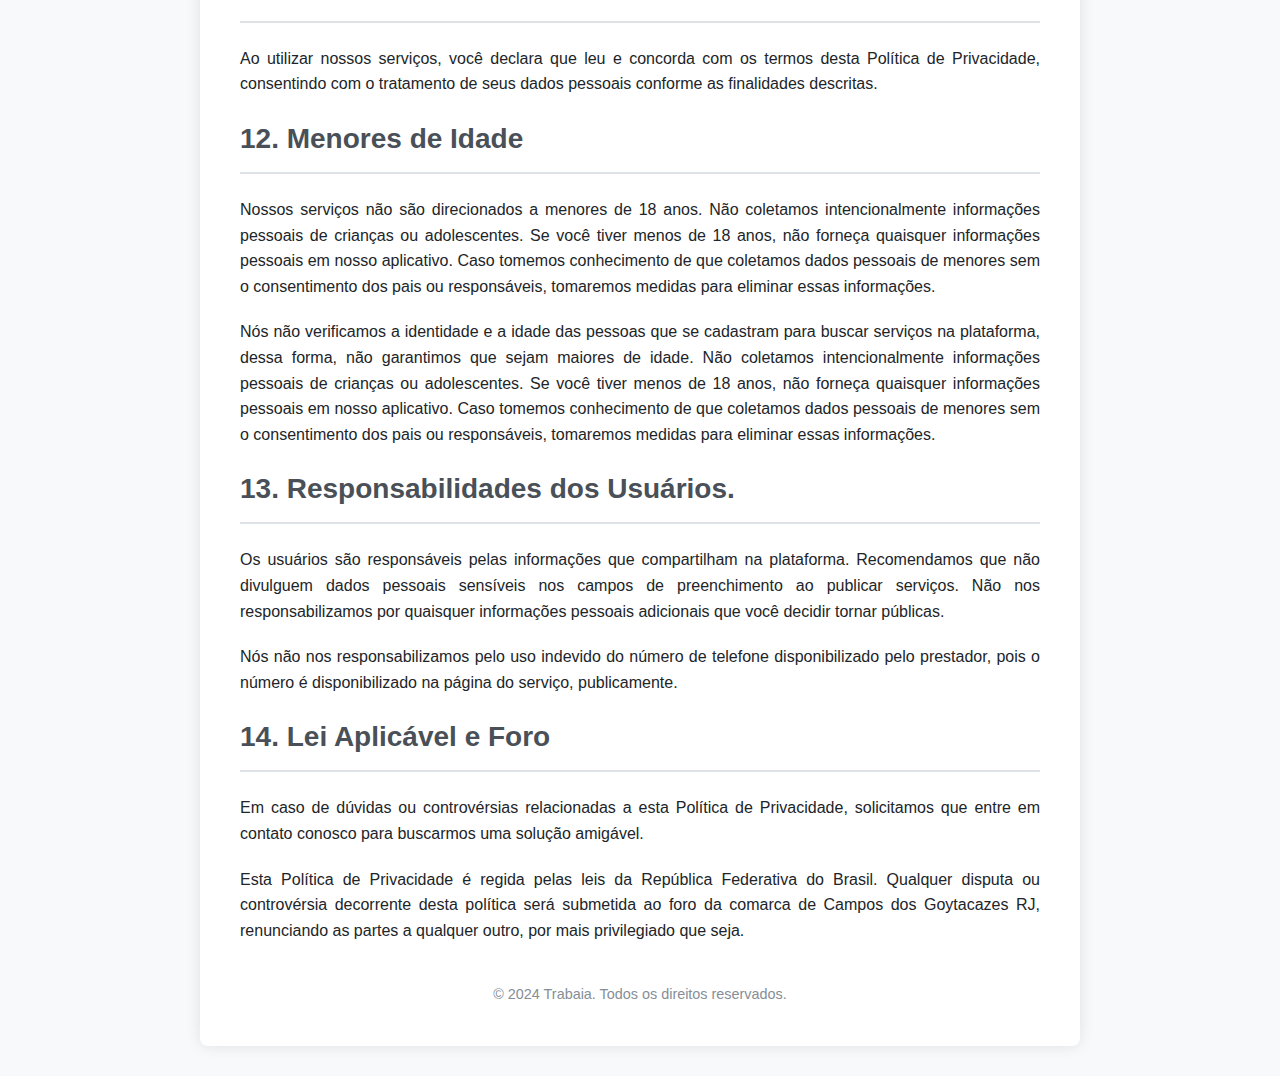
==== commit 7a2a424f: "Update politica-de-privacidade.html" ====
--- a/politica-de-privacidade.html
+++ b/politica-de-privacidade.html
@@ -153,6 +153,29 @@
         <p><strong>Finalidade:</strong> Comunicar-se com o usuário, fornecer suporte, enviar notificações e atualizações importantes.</p>
         <p><strong>Base Legal:</strong> Execução de contrato (Art. 7º, V da LGPD) e consentimento.</p>
 
+      <h3>1.7. Dados de Verificação de Identidade- Apenas para Prestadores de Serviço.</h3>
+        <p>Dados pessoais coletados:</p>
+        <ul>
+            <li>Nome completo.</li>
+            <li>CPF.</li>
+            <li>Data de Nascimento.</li>
+            <li>Email</li>
+            <li>Número de telefone.</li>
+            <li>Foto facial.</li>
+        </ul>
+        <p><strong>Finalidade:</strong> </p>
+        <ul>
+            <li>Verificar a identidade dos prestadores de serviço para garantir a segurança e confiabilidade da plataforma.</li>
+            <li>Prevenir fraudes e atividades ilícitas.</li>
+            <li>Cumprir obrigações legais e regulatórias.</li>
+        </ul>
+        <p><strong>Base Legal:</strong></p>
+        <ul>
+            <li>Cumprimento de obrigação legal (Art. 7º, II da LGPD).</li>
+            <li>Legítimo interesse (Art. 7º, IX da LGPD).</li>
+            <li>Consentimento do titular (Art. 7º, I da LGPD).</li>
+        </ul>
+
         <h2>2. Como Coletamos os Dados</h2>
         <p>Coletamos dados pessoais quando você:</p>
         <ul>
@@ -181,6 +204,16 @@
             <li><strong>Em Caso de Transações Corporativas:</strong> No caso de fusão, aquisição, reestruturação ou venda de ativos, seus dados podem ser transferidos, desde que o destinatário concorde em proteger seus dados pessoais de maneira consistente com esta política.</li>
         </ol>
 
+        <h3>4.1. Compartilhamento com a Unico (Verificação de Identidade)</h3>
+        <p>Para realizar a verificação de identidade dos prestadores de serviço, compartilhamos os seguintes dados pessoais com a <striong>Unico Tecnologia da Informação S.A.</striong>:</p>
+        <ul>
+            <li>Nome completo.</li>
+            <li>CPF.</li>
+            <li>Data de Nascimento.</li>
+            <li>Email</li>
+            <li>Número de telefone.</li>
+        </ul>
+        <p>A Unico é responsável por processar esses dados exclusivamente para fins de verificação de identidade, conforme sua Política de Privacidade. A Unico está contratualmente obrigada a proteger seus dados pessoais e a utilizá-los apenas conforme nossas instruções e em conformidade com a LGPD. Veja a<a href="https://stripe.com/br/privacy">Política de Privacidade da Unico</a></p>
         <h2>5. Retenção e Exclusão de Dados</h2>
         <p>Mantemos seus dados pessoais pelo tempo necessário para cumprir as finalidades para as quais foram coletados ou para cumprir obrigações legais, conforme os seguintes prazos:</p>
         <ul>
